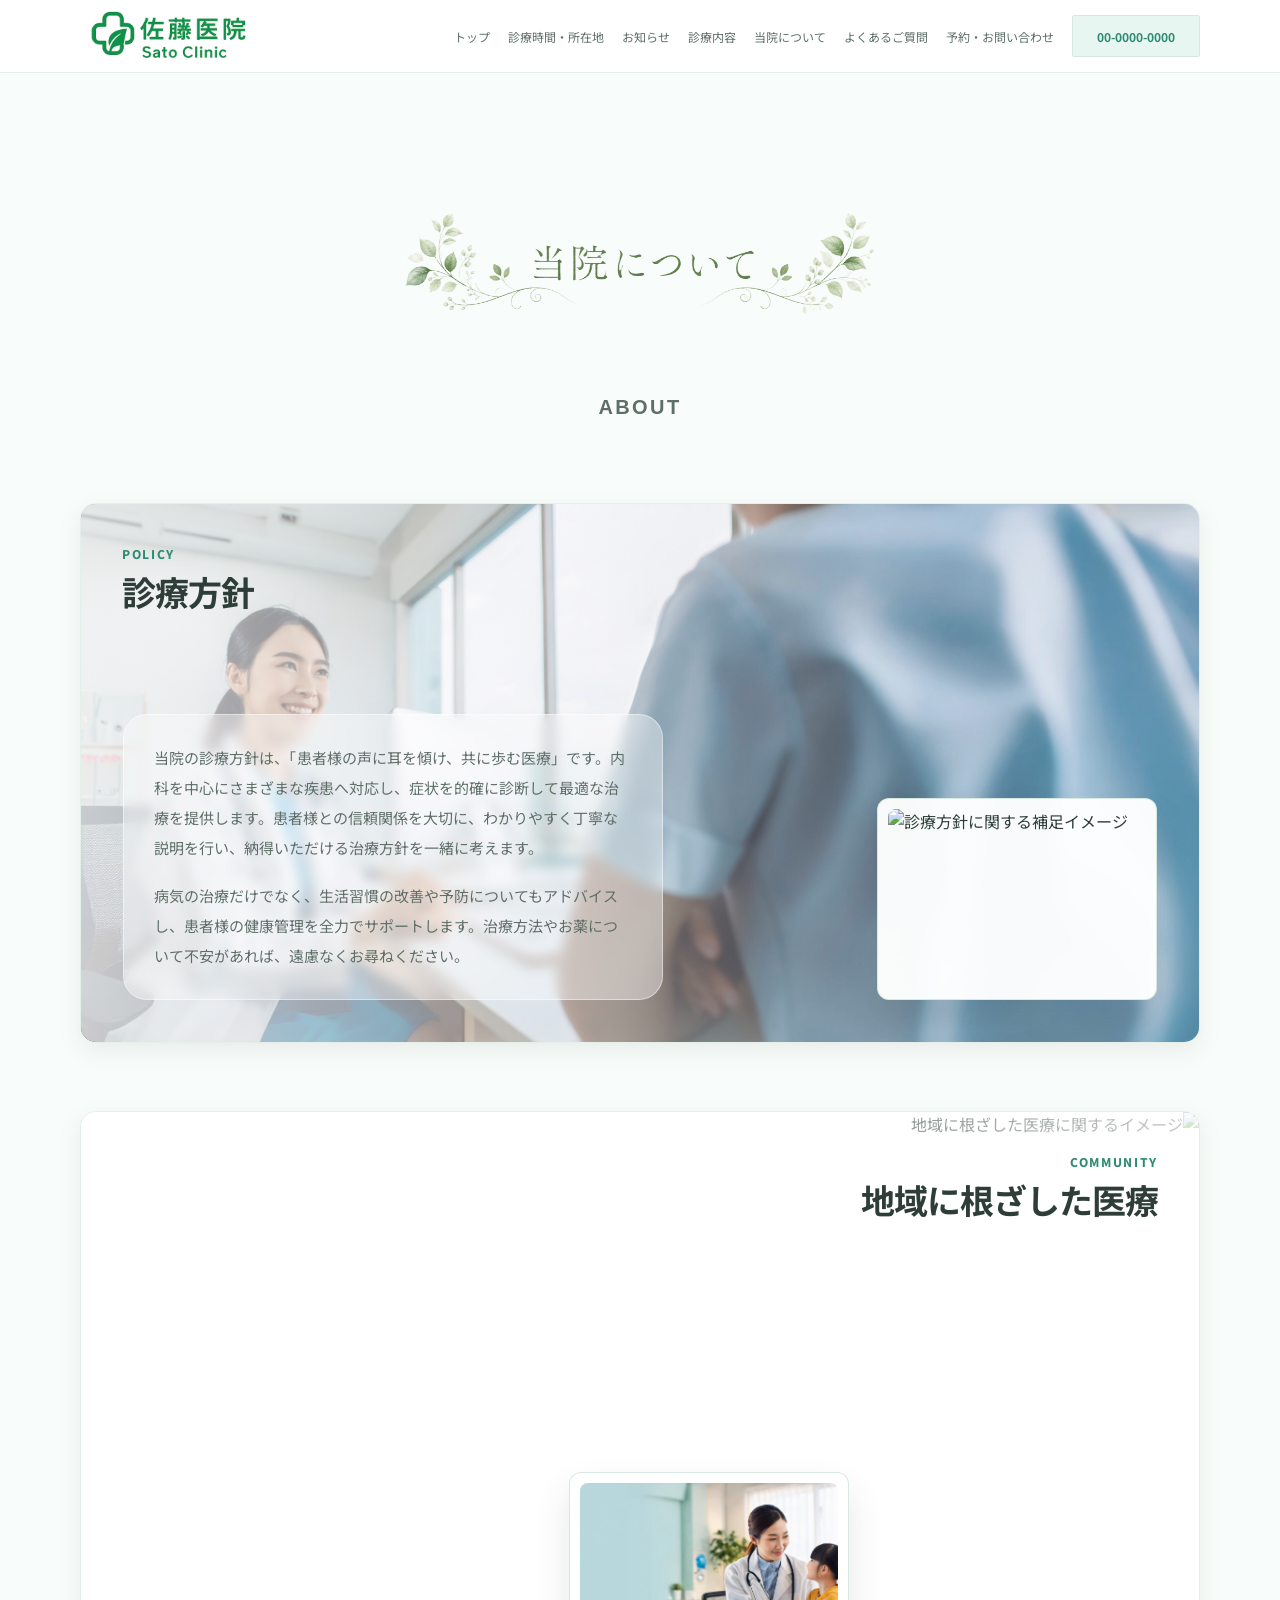
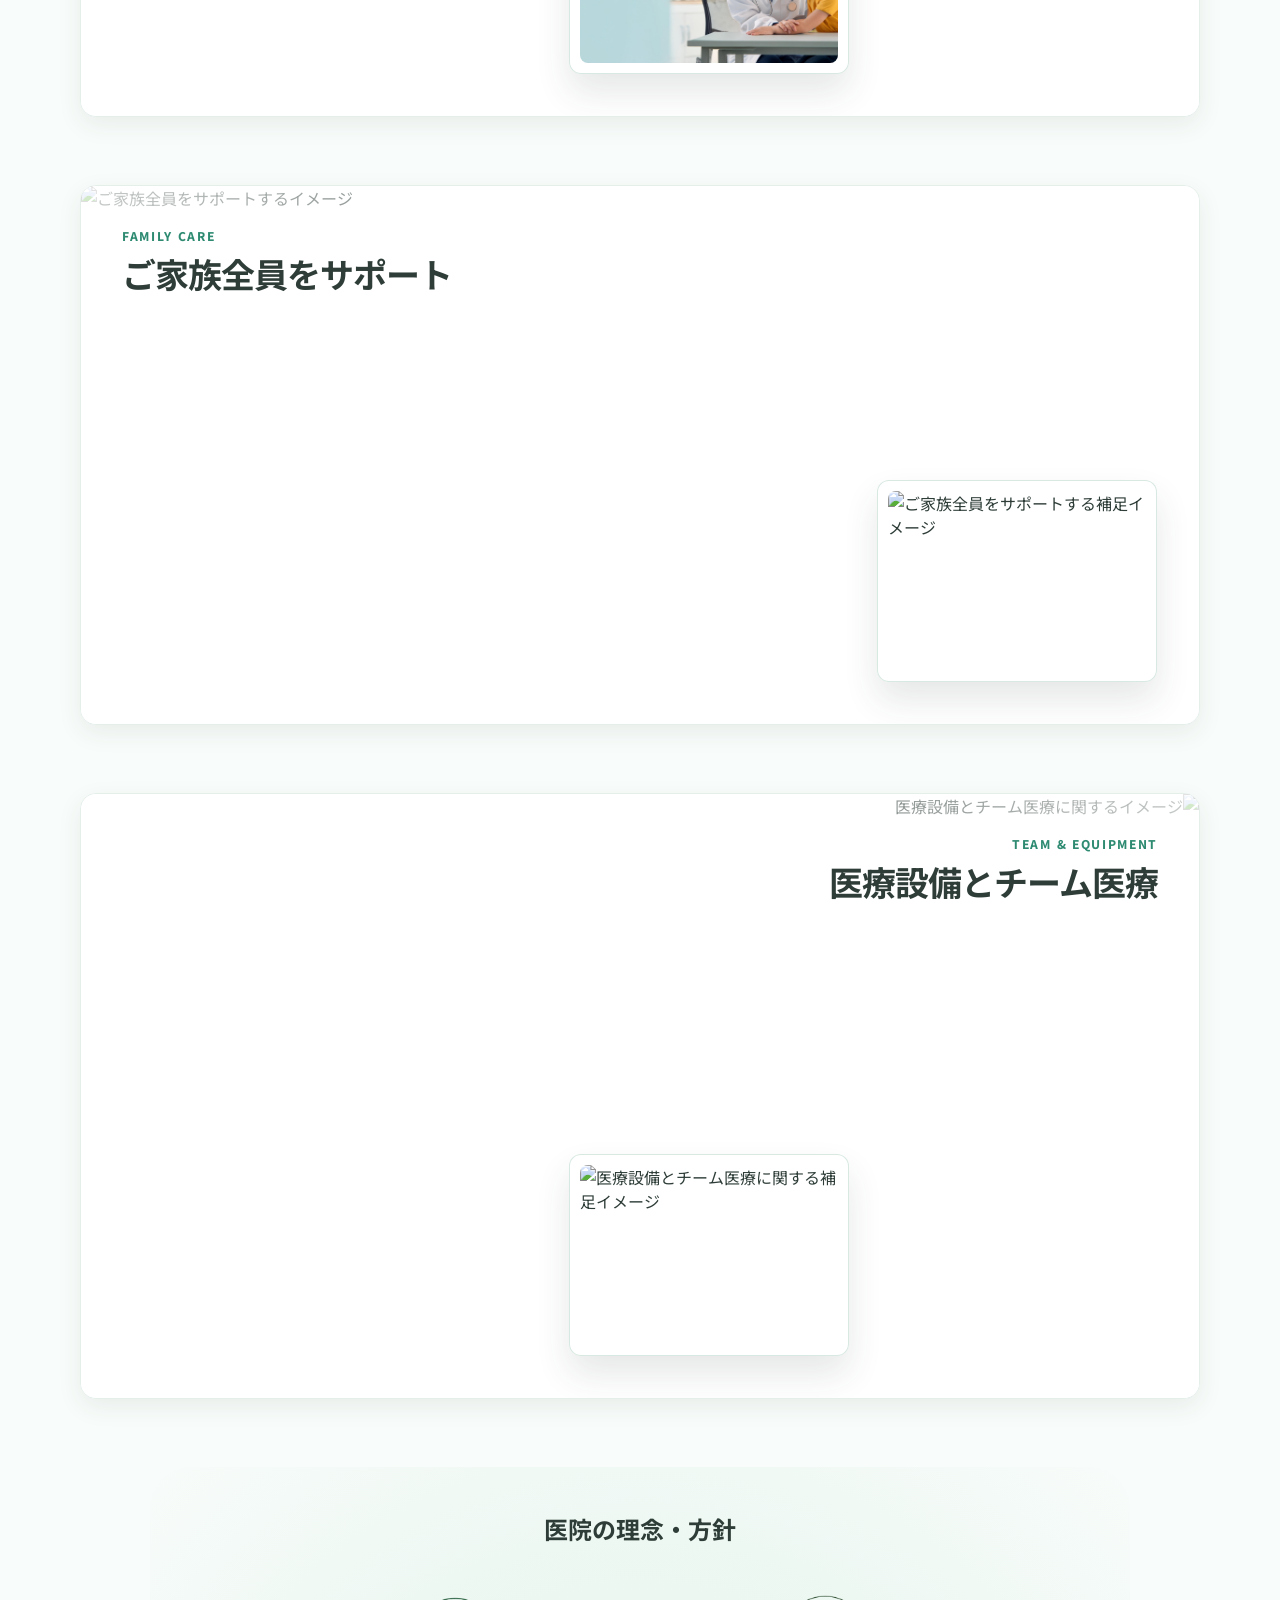
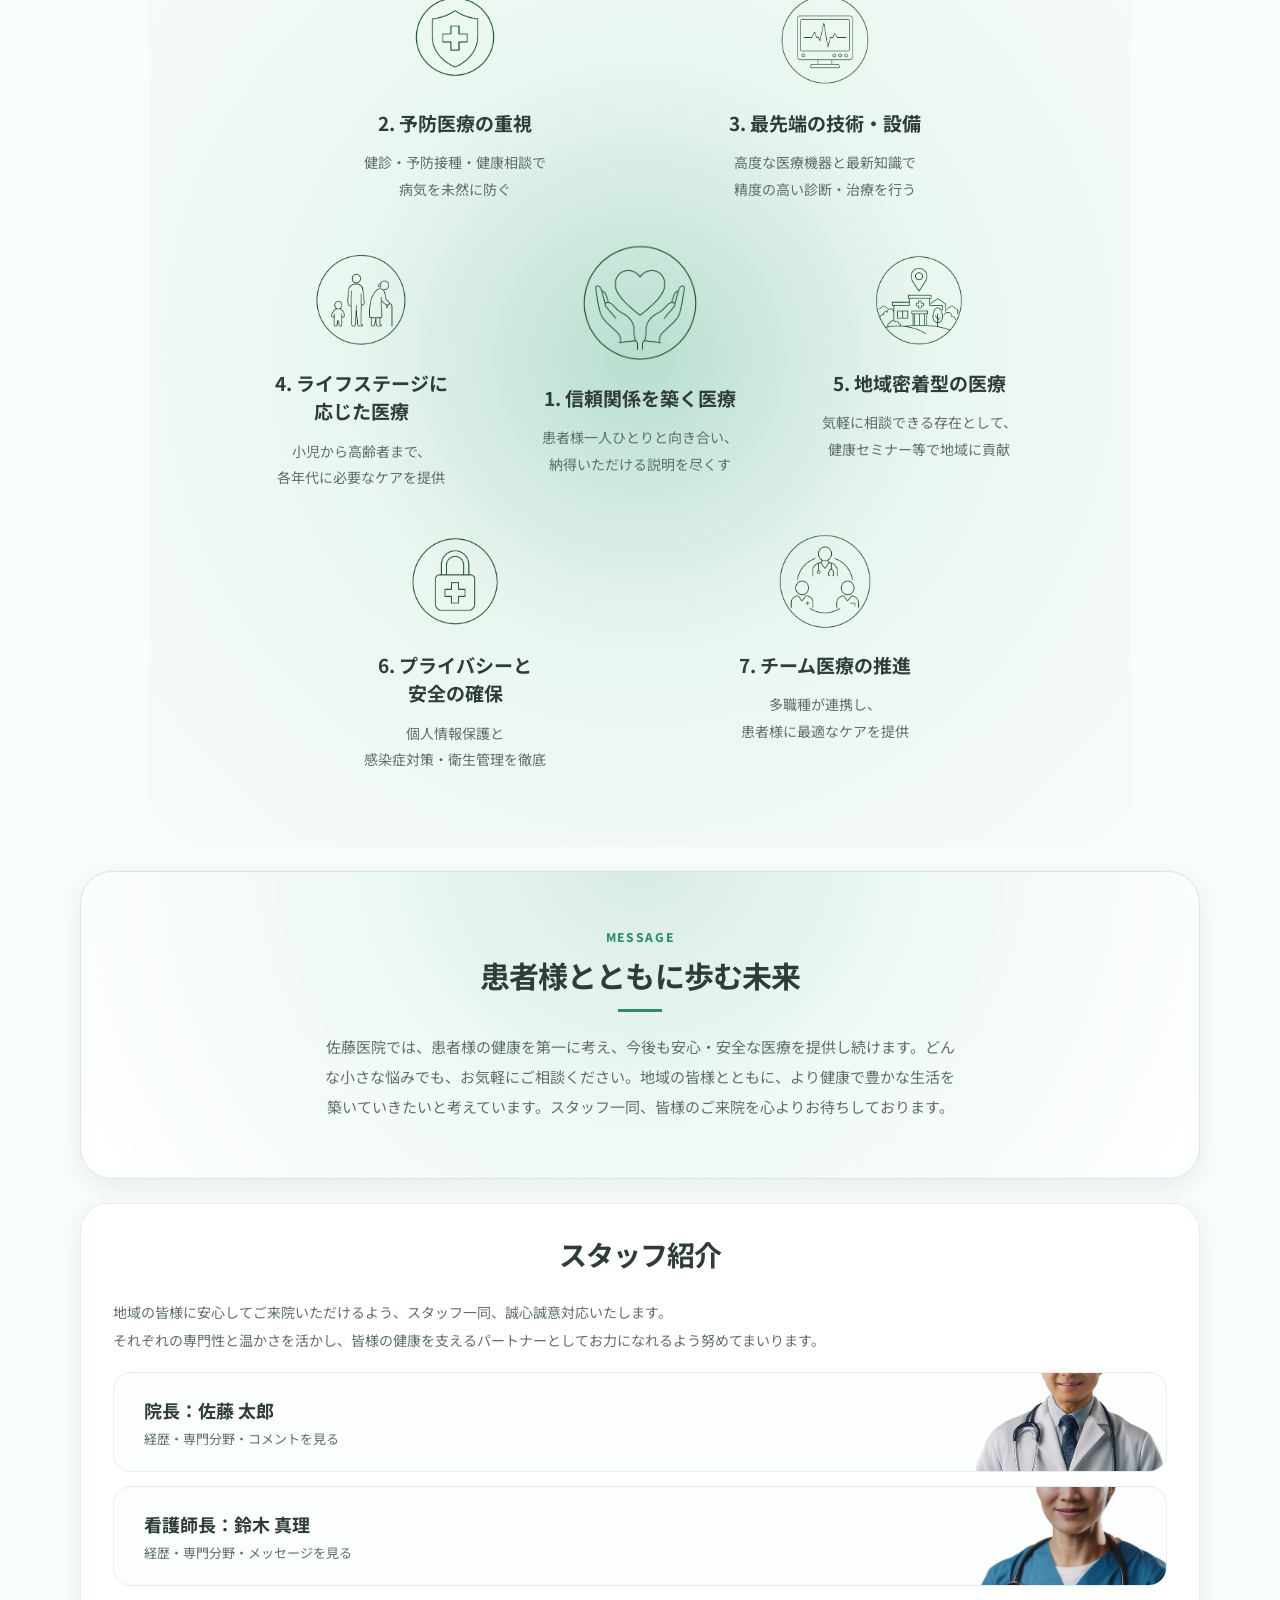
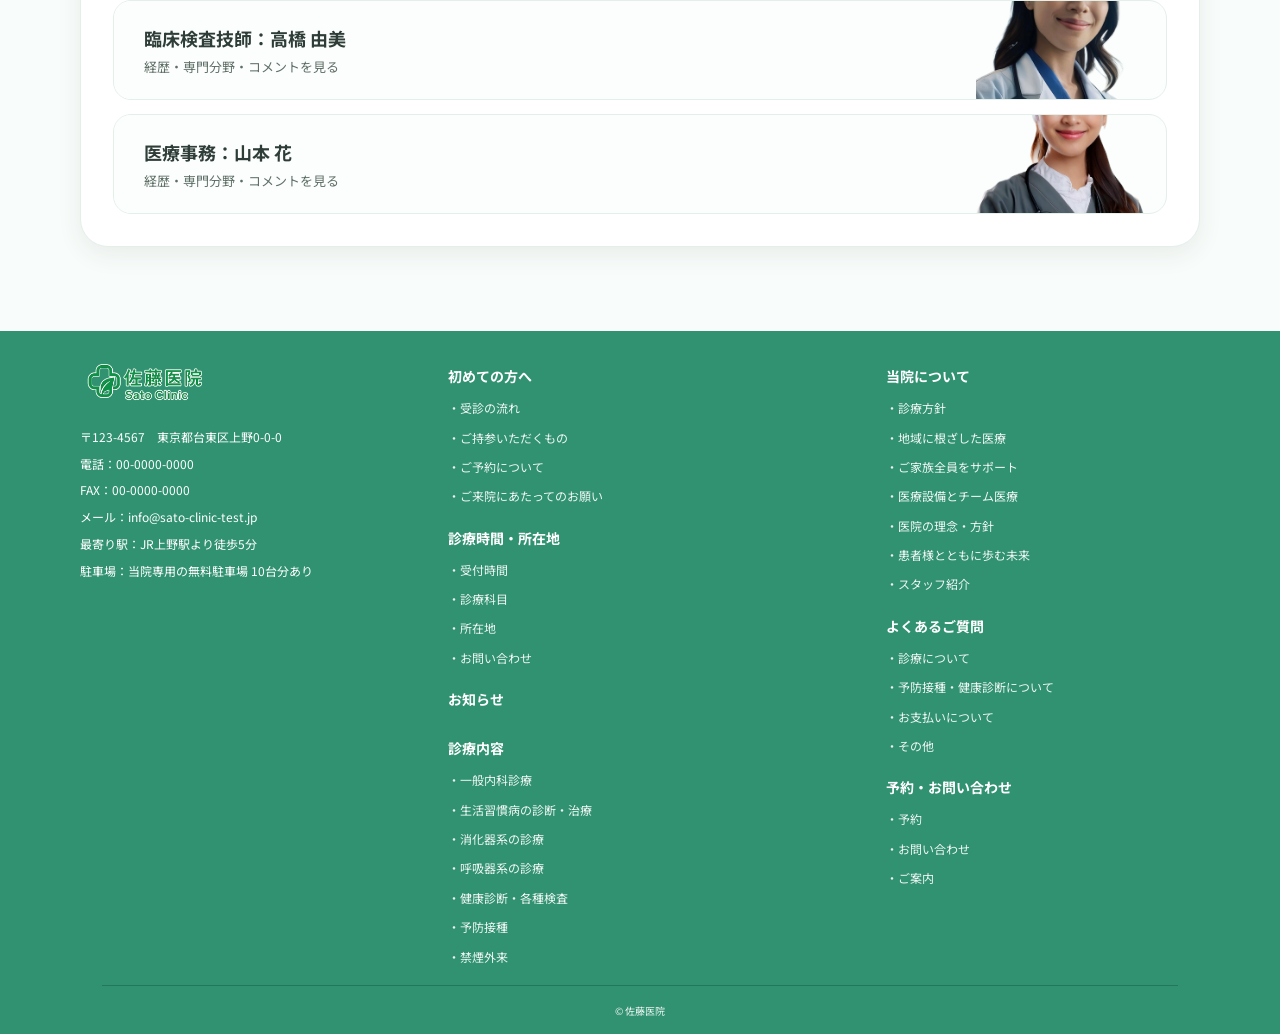
==== about.html @ fb484542 "initial commit" ====
<!DOCTYPE html>
<html lang="ja">
<head><meta charset="UTF-8"><meta name="viewport" content="width=device-width, initial-scale=1.0"><meta name="description" content="佐藤医院について。"><title>当院について | 佐藤医院</title><link rel="preconnect" href="https://fonts.googleapis.com"><link rel="preconnect" href="https://fonts.gstatic.com" crossorigin><link href="https://fonts.googleapis.com/css2?family=Noto+Sans+JP:wght@400;500;700;800&display=swap" rel="stylesheet"><link rel="stylesheet" href="./css/style.css"></head>
<body class="subpage-body">
<header class="site-header">
  <div class="container header__inner">
    <a class="brand" href="./index.html" aria-label="佐藤医院 トップへ戻る">
      <img class="brand__logo" src="./assets/images/logo.png" alt="佐藤医院">
    </a>

    <button class="menu-button" type="button" aria-expanded="false" aria-controls="primary-navigation" aria-label="メニューを開く">
      <span></span>
      <span></span>
      <span></span>
    </button>

    <nav class="site-nav" id="primary-navigation" aria-label="主要ナビゲーション">
      <a href="./index.html">トップ</a>
      <a href="./access.html">診療時間・所在地</a>
      <a href="./news.html">お知らせ</a>
      <a href="./medical.html">診療内容</a>
      <a href="./about.html" aria-current="page">当院について</a>
      <a href="./faq.html">よくあるご質問</a>
      <a href="./contact.html">予約・お問い合わせ</a>
      <a class="site-nav__phone" href="tel:00-0000-0000">00-0000-0000</a>
    </nav>
  </div>
</header>
<main>
<section class="subpage-hero"><div class="container subpage-hero__title-stack"><h1 class="subpage-title-image"><img src="./assets/images/about_logo.png" alt="当院について"></h1><p class="subpage-hero__eyebrow subpage-hero__eyebrow--page-logo">About</p></div></section>
<section class="page-section"><div class="container"><div class="about-story">
<article class="about-feature-block" id="policy">
  <div class="about-feature-block__heading">
    <span>Policy</span>
    <h2>診療方針</h2>
  </div>
  <div class="about-feature-block__layout">
    <figure class="about-feature-block__image about-feature-block__image--primary"><img src="./assets/images/about-policy-01.jpg" alt="診療方針に関するイメージ"></figure>
    <div class="about-feature-block__body">
      <p>当院の診療方針は、「患者様の声に耳を傾け、共に歩む医療」です。内科を中心にさまざまな疾患へ対応し、症状を的確に診断して最適な治療を提供します。患者様との信頼関係を大切に、わかりやすく丁寧な説明を行い、納得いただける治療方針を一緒に考えます。</p>
      <p>病気の治療だけでなく、生活習慣の改善や予防についてもアドバイスし、患者様の健康管理を全力でサポートします。治療方法やお薬について不安があれば、遠慮なくお尋ねください。</p>
    </div>
    <figure class="about-feature-block__image about-feature-block__image--accent"><img src="./assets/images/about-policy-02.jpg" alt="診療方針に関する補足イメージ"></figure>
  </div>
</article>

<article class="about-feature-block about-feature-block--reverse" id="community">
  <div class="about-feature-block__heading">
    <span>Community</span>
    <h2>地域に根ざした医療</h2>
  </div>
  <div class="about-feature-block__layout">
    <figure class="about-feature-block__image about-feature-block__image--primary"><img src="./assets/images/about-community-01.jpg" alt="地域に根ざした医療に関するイメージ"></figure>
    <div class="about-feature-block__body">
      <p>佐藤医院は、地域の皆様の健康を守るために、長年にわたり地域医療を支えてきました。定期的な健康診断や健康相談も実施し、地域住民の皆様が健康な生活を送れるようサポートしています。</p>
      <p>病気の治療だけでなく予防の重要性も強く認識し、定期的な健診を通じた早期発見・早期治療に努めています。</p>
    </div>
    <figure class="about-feature-block__image about-feature-block__image--accent"><img src="./assets/images/about-community-02.jpg" alt="地域に根ざした医療に関する補足イメージ"></figure>
  </div>
</article>

<article class="about-feature-block" id="family">
  <div class="about-feature-block__heading">
    <span>Family Care</span>
    <h2>ご家族全員をサポート</h2>
  </div>
  <div class="about-feature-block__layout">
    <figure class="about-feature-block__image about-feature-block__image--primary"><img src="./assets/images/about-family-01.jpg" alt="ご家族全員をサポートするイメージ"></figure>
    <div class="about-feature-block__body">
      <p>当院では、子どもから高齢者まですべての年代の患者様に対応し、各世代に必要な医療サービスを提供しています。予防医療や健康相談を通じて、ご家族全員のより良い生活習慣の定着を目指します。</p>
      <ul class="page-card__list">
        <li><strong>小児科的対応</strong>：子どもの成長や発育に関するアドバイス、予防接種を行っています。</li>
        <li><strong>高齢者医療</strong>：高齢者の健康管理や介護予防、生活習慣病の管理をしっかりサポートします。</li>
      </ul>
    </div>
    <figure class="about-feature-block__image about-feature-block__image--accent"><img src="./assets/images/about-family-02.jpg" alt="ご家族全員をサポートする補足イメージ"></figure>
  </div>
</article>

<article class="about-feature-block about-feature-block--reverse" id="team">
  <div class="about-feature-block__heading">
    <span>Team &amp; Equipment</span>
    <h2>医療設備とチーム医療</h2>
  </div>
  <div class="about-feature-block__layout">
    <figure class="about-feature-block__image about-feature-block__image--primary"><img src="./assets/images/about-team-01.jpg" alt="医療設備とチーム医療に関するイメージ"></figure>
    <div class="about-feature-block__body">
      <p>診断精度を高めるため、最新の医療設備を導入し診療に活かしています。必要に応じて適切な検査を行い、迅速に対応します。</p>
      <p>また、医師・看護師・事務スタッフが一丸となるチーム医療を実践し、スタッフ全員が最新の治療法・技術の研鑽を積みながら、患者様に最適なケアを提供します。</p>
    </div>
    <figure class="about-feature-block__image about-feature-block__image--accent"><img src="./assets/images/about-team-02.jpg" alt="医療設備とチーム医療に関する補足イメージ"></figure>
  </div>
</article>
</div><div class="content-stack">
<section class="vision-orbit" id="vision" aria-labelledby="vision-orbit-title"><div class="vision-orbit__layout"><h2 id="vision-orbit-title">医院の理念・方針</h2><article class="vision-orbit__item vision-orbit__item--center"><img src="./assets/images/about-vision-icon-01.png" alt="信頼関係を築く医療"><strong>1. 信頼関係を築く医療</strong><p>患者様一人ひとりと向き合い、<br>納得いただける説明を尽くす</p></article><article class="vision-orbit__item vision-orbit__item--top-left"><img src="./assets/images/about-vision-icon-02.png" alt="予防医療の重視"><strong>2. 予防医療の重視</strong><p>健診・予防接種・健康相談で<br>病気を未然に防ぐ</p></article><article class="vision-orbit__item vision-orbit__item--top-right"><img src="./assets/images/about-vision-icon-03.png" alt="最先端の技術・設備"><strong>3. 最先端の技術・設備</strong><p>高度な医療機器と最新知識で<br>精度の高い診断・治療を行う</p></article><article class="vision-orbit__item vision-orbit__item--mid-left"><img src="./assets/images/about-vision-icon-04.png" alt="ライフステージに応じた医療"><strong>4. ライフステージに<br>応じた医療</strong><p>小児から高齢者まで、<br>各年代に必要なケアを提供</p></article><article class="vision-orbit__item vision-orbit__item--mid-right"><img src="./assets/images/about-vision-icon-05.png" alt="地域密着型の医療"><strong>5. 地域密着型の医療</strong><p>気軽に相談できる存在として、<br>健康セミナー等で地域に貢献</p></article><article class="vision-orbit__item vision-orbit__item--bottom-left"><img src="./assets/images/about-vision-icon-06.png" alt="プライバシーと安全の確保"><strong>6. プライバシーと<br>安全の確保</strong><p>個人情報保護と<br>感染症対策・衛生管理を徹底</p></article><article class="vision-orbit__item vision-orbit__item--bottom-right"><img src="./assets/images/about-vision-icon-07.png" alt="チーム医療の推進"><strong>7. チーム医療の推進</strong><p>多職種が連携し、<br>患者様に最適なケアを提供</p></article></div></section>
<section class="about-promise" id="future"><span class="about-promise__eyebrow">Message</span><h2>患者様とともに歩む未来</h2><p>佐藤医院では、患者様の健康を第一に考え、今後も安心・安全な医療を提供し続けます。どんな小さな悩みでも、お気軽にご相談ください。地域の皆様とともに、より健康で豊かな生活を築いていきたいと考えています。スタッフ一同、皆様のご来院を心よりお待ちしております。</p></section>
<section class="page-card page-card--staff" id="staff"><h2>スタッフ紹介</h2><p>地域の皆様に安心してご来院いただけるよう、スタッフ一同、誠心誠意対応いたします。<br>それぞれの専門性と温かさを活かし、皆様の健康を支えるパートナーとしてお力になれるよう努めてまいります。</p><div class="staff-directory">
<button class="staff-directory__item staff-directory__item--director" type="button" data-staff-trigger data-staff-name="院長：佐藤 太郎" data-staff-image="./assets/images/desktop-staff-doctor.jpg" data-staff-history="経歴：光明大学医学部卒業後、瑞穂中央総合病院で内科医として10年間勤務。その後、地域医療への貢献を目指し、佐藤医院を開院。" data-staff-specialty="専門分野：生活習慣病、呼吸器疾患、内科全般" data-staff-comment="コメント：患者様にとって気軽に相談できる「かかりつけ医」を目指しています。どんな小さな不安でも、まずはご相談ください。"><span class="staff-directory__body"><strong>院長：佐藤 太郎</strong><span>経歴・専門分野・コメントを見る</span></span><img class="staff-directory__photo" src="./assets/images/staff-director-cutout.png" alt="" aria-hidden="true"></button>
<button class="staff-directory__item staff-directory__item--nurse" type="button" data-staff-trigger data-staff-name="看護師長：鈴木 真理" data-staff-image="./assets/images/desktop-staff-nurse.jpg" data-staff-history="経歴：白桜大学看護学部卒業後、緑が丘大学病院で10年勤務。地域医療に携わりたい思いから、佐藤医院に入職。" data-staff-specialty="得意分野：親身な対応、注射・採血技術、健康管理指導" data-staff-comment="メッセージ：安心して治療を受けていただけるよう、いつも笑顔でお待ちしています。些細なことでもお気軽にご相談ください。"><span class="staff-directory__body"><strong>看護師長：鈴木 真理</strong><span>経歴・専門分野・メッセージを見る</span></span><img class="staff-directory__photo" src="./assets/images/staff-head-nurse-cutout.png" alt="" aria-hidden="true"></button>
<button class="staff-directory__item staff-directory__item--technician" type="button" data-staff-trigger data-staff-name="臨床検査技師：高橋 由美" data-staff-image="./assets/images/desktop-staff-technician.jpg" data-staff-history="経歴：東都臨床検査技術専門学校を卒業後、武蔵中央医療センターにて15年間の臨床検査技師としての経験を積む。" data-staff-specialty="得意分野：血液検査、心電図検査、超音波検査" data-staff-comment="コメント：検査は不安が伴うこともありますが、できるだけリラックスしていただけるよう、優しく丁寧な対応を心がけています。"><span class="staff-directory__body"><strong>臨床検査技師：高橋 由美</strong><span>経歴・専門分野・コメントを見る</span></span><img class="staff-directory__photo" src="./assets/images/staff-technician-cutout.png" alt="" aria-hidden="true"></button>
<button class="staff-directory__item staff-directory__item--reception" type="button" data-staff-trigger data-staff-name="医療事務：山本 花" data-staff-image="./assets/images/desktop-staff-clerk.jpg" data-staff-history="経歴：希望医療カレッジ卒業後、さくら診療所にて受付業務を担当。現在は佐藤医院で患者様対応を担当。" data-staff-specialty="得意分野：受付業務、カルテ管理、医療費計算" data-staff-comment="コメント：皆様に気持ちよくご利用いただけるよう、笑顔と真心を大切にしております。初めての方もどうぞ安心してお越しください。"><span class="staff-directory__body"><strong>医療事務：山本 花</strong><span>経歴・専門分野・コメントを見る</span></span><img class="staff-directory__photo" src="./assets/images/staff-reception-cutout.png" alt="" aria-hidden="true"></button>
</div></section>
</div></div></section>
<div class="info-modal" id="staff-modal" aria-hidden="true"><div class="info-modal__backdrop" data-staff-close></div><div class="info-modal__dialog" role="dialog" aria-modal="true" aria-labelledby="staff-modal-title"><button class="info-modal__close" type="button" aria-label="閉じる" data-staff-close>×</button><div class="info-modal__staff"><div class="info-modal__staff-media"><img id="staff-modal-image" alt=""></div><div class="info-modal__staff-body"><h2 id="staff-modal-title"></h2><p id="staff-modal-history"></p><p id="staff-modal-specialty"></p><p id="staff-modal-comment"></p></div></div></div></div>
<a class="page-top-button" href="#" data-scroll-top aria-label="ページ上部へ戻る"><img src="./assets/images/page-top-button.png" alt=""></a></main>
<footer class="site-footer"><div class="container footer__inner"><div class="footer__column footer__column--info"><a class="footer__brand" href="./index.html"><img src="./assets/images/logo.png" alt="佐藤医院"></a><div class="footer__info"><p>〒123-4567　東京都台東区上野0-0-0</p><p><a href="tel:00-0000-0000">電話：00-0000-0000</a></p><p>FAX：00-0000-0000</p><p><a href="mailto:info@sato-clinic-test.jp">メール：info@sato-clinic-test.jp</a></p><p>最寄り駅：JR上野駅より徒歩5分</p><p>駐車場：当院専用の無料駐車場 10台分あり</p></div></div><div class="footer__column"><div class="footer__nav-group"><a class="footer__section-link" href="./first-visit.html">初めての方へ</a><ul class="footer__sublist"><li><a href="./first-visit.html#flow">・受診の流れ</a></li><li><a href="./first-visit.html#checklist">・ご持参いただくもの</a></li><li><a href="./first-visit.html#reservation">・ご予約について</a></li><li><a href="./first-visit.html#notice">・ご来院にあたってのお願い</a></li></ul></div><div class="footer__nav-group"><a class="footer__section-link" href="./access.html">診療時間・所在地</a><ul class="footer__sublist"><li><a href="./access.html#schedule-detail">・受付時間</a></li><li><a href="./access.html#department-detail">・診療科目</a></li><li><a href="./access.html#location-detail">・所在地</a></li><li><a href="./access.html#contact-detail">・お問い合わせ</a></li></ul></div><div class="footer__nav-group"><a class="footer__section-link" href="./news.html">お知らせ</a></div><div class="footer__nav-group"><a class="footer__section-link" href="./medical.html">診療内容</a><ul class="footer__sublist"><li><a href="./medical.html#medical-general">・一般内科診療</a></li><li><a href="./medical.html#medical-lifestyle">・生活習慣病の診断・治療</a></li><li><a href="./medical.html#medical-digestive">・消化器系の診療</a></li><li><a href="./medical.html#medical-respiratory">・呼吸器系の診療</a></li><li><a href="./medical.html#medical-checkup">・健康診断・各種検査</a></li><li><a href="./medical.html#medical-vaccination">・予防接種</a></li><li><a href="./medical.html#medical-smoking-cessation">・禁煙外来</a></li></ul></div></div><div class="footer__column"><div class="footer__nav-group"><a class="footer__section-link" href="./about.html">当院について</a><ul class="footer__sublist"><li><a href="./about.html#policy">・診療方針</a></li><li><a href="./about.html#community">・地域に根ざした医療</a></li><li><a href="./about.html#family">・ご家族全員をサポート</a></li><li><a href="./about.html#team">・医療設備とチーム医療</a></li><li><a href="./about.html#vision">・医院の理念・方針</a></li><li><a href="./about.html#future">・患者様とともに歩む未来</a></li><li><a href="./about.html#staff">・スタッフ紹介</a></li></ul></div><div class="footer__nav-group"><a class="footer__section-link" href="./faq.html">よくあるご質問</a><ul class="footer__sublist"><li><a href="./faq.html#faq-medical">・診療について</a></li><li><a href="./faq.html#faq-checkup">・予防接種・健康診断について</a></li><li><a href="./faq.html#faq-payment">・お支払いについて</a></li><li><a href="./faq.html#faq-other">・その他</a></li></ul></div><div class="footer__nav-group"><a class="footer__section-link" href="./contact.html">予約・お問い合わせ</a><ul class="footer__sublist"><li><a href="./contact.html#reservation">・予約</a></li><li><a href="./contact.html#inquiry">・お問い合わせ</a></li><li><a href="./contact.html#guidance">・ご案内</a></li></ul></div></div></div><p class="footer__copy">© 佐藤医院</p></footer>
<script src="./js/main.js"></script></body></html>
---- css/style.css ----
:root {
  --color-background: #F8FCFA;
  --color-white: #FFFFFF;
  --color-text-main: #2E3D37;
  --color-text-sub: #5F6F68;
  --color-text-muted: #7A8A83;
  --color-green: #2E8B72;
  --color-green-light: #E8F6F1;
  --color-green-pale: #CFEBDD;
  --color-accent: #8FC9B4;
  --color-border: #E4EFEA;
  --color-border-green: #D6E8E0;
  --color-closed: #A0AAA5;
  --shadow-card: 0 8px 24px rgba(46, 61, 55, 0.08);
  --container: 1120px;
}

* { box-sizing: border-box; }
html { scroll-behavior: smooth; }
body {
  margin: 0;
  background: var(--color-background);
  color: var(--color-text-main);
  font-family: "Noto Sans JP", sans-serif;
}
body.is-menu-open { overflow: hidden; }
body.is-modal-open { overflow: hidden; }
img { display: block; width: 100%; height: 100%; object-fit: cover; }
a { color: inherit; text-decoration: none; }
button { font: inherit; }
h1, h2, h3, p, ul { margin: 0; }

.container {
  width: min(calc(100% - 48px), var(--container));
  margin: 0 auto;
}

.section { padding: 112px 0; }

.site-header {
  position: sticky;
  top: 0;
  z-index: 50;
  background: rgba(255, 255, 255, 0.92);
  border-bottom: 1px solid var(--color-border);
  backdrop-filter: blur(12px);
}

.header__inner {
  min-height: 72px;
  height: 72px;
  display: flex;
  align-items: center;
  justify-content: space-between;
  gap: 24px;
}

.brand {
  display: inline-flex;
  align-items: center;
  flex: 0 0 auto;
}

.brand__logo {
  width: 180px;
  height: 54px;
  object-fit: contain;
}

.site-nav {
  display: flex;
  align-items: center;
  flex-wrap: nowrap;
  gap: 18px;
  font-size: 12px;
  color: var(--color-text-sub);
}

.site-nav a {
  flex: 0 0 auto;
  white-space: nowrap;
  transition: color .2s ease;
}
.site-nav a:hover,
.site-nav a:focus-visible { color: var(--color-green); }

.site-nav__phone {
  min-width: 128px;
  min-height: 42px;
  display: inline-flex;
  align-items: center;
  justify-content: center;
  border: 1px solid var(--color-border-green);
  background: var(--color-green-light);
  border-radius: 2px;
  color: var(--color-green);
  font-weight: 700;
}

.menu-button {
  display: none;
  width: 42px;
  height: 42px;
  border: 1px solid var(--color-border-green);
  background: var(--color-green-light);
  border-radius: 2px;
  padding: 0;
}

.menu-button span {
  display: block;
  width: 18px;
  height: 2px;
  margin: 4px auto;
  background: var(--color-green);
}

@media (max-width: 990px) {
  .header__inner { min-height: 72px; }

  .brand__logo {
    width: 146px;
    height: 44px;
  }

  .menu-button { display: block; }

  .site-nav {
    position: absolute;
    top: 72px;
    left: 14px;
    right: 14px;
    display: grid;
    gap: 2px;
    padding: 12px;
    background: rgba(255, 255, 255, 0.98);
    border: 1px solid var(--color-border);
    border-radius: 16px;
    box-shadow: var(--shadow-card);
    opacity: 0;
    transform: translateY(-8px);
    pointer-events: none;
    transition: opacity .2s ease, transform .2s ease;
  }

  .site-nav.is-open {
    opacity: 1;
    transform: translateY(0);
    pointer-events: auto;
  }

  .site-nav a {
    min-height: 42px;
    display: flex;
    align-items: center;
    padding: 0 10px;
    border-radius: 10px;
  }

  .site-nav__phone {
    width: 100%;
    margin-top: 4px;
  }
}

.page-top-button {
  position: fixed;
  right: 18px;
  bottom: 18px;
  z-index: 45;
  width: 108px;
  height: 108px;
  display: inline-flex;
  align-items: center;
  justify-content: center;
  opacity: 0;
  visibility: hidden;
  transform: translateY(12px);
  transition: opacity .24s ease, transform .24s ease, visibility .24s ease;
}

.page-top-button.is-visible {
  opacity: 1;
  visibility: visible;
  transform: translateY(0);
}

.page-top-button img {
  width: 100%;
  height: 100%;
  object-fit: contain;
}

@media (hover: hover) {
  .page-top-button:hover {
    transform: translateY(-4px);
  }

  .page-top-button.is-visible:hover {
    transform: translateY(-4px);
  }
}

.hero {
  padding: 28px 0 40px;
  overflow: hidden;
}

.hero__layout {
  position: relative;
  min-height: 620px;
}

.hero__word {
  position: absolute;
  top: 8px;
  left: 0;
  font-size: 80px;
  line-height: .88;
  font-weight: 800;
  letter-spacing: -.07em;
  color: rgba(143, 201, 180, 0.22);
}

.hero__stage {
  position: relative;
  min-height: 620px;
}

.hero__center {
  position: absolute;
  inset: 42px 0 0;
  width: min(100%, 500px);
  margin: 0 auto;
  z-index: 1;
}

.hero-orb {
  position: relative;
  width: 100%;
  aspect-ratio: 1 / 1;
  border-radius: 50%;
  background: radial-gradient(circle at center, rgba(255, 255, 255, 0.99) 0 42%, rgba(239, 248, 244, 0.9) 72%, rgba(228, 244, 238, 0.95) 100%);
  box-shadow: 0 24px 60px rgba(46, 61, 55, 0.08);
}

.hero-orb::before {
  content: "";
  position: absolute;
  inset: 18px;
  border-radius: 50%;
  border: 1px solid rgba(255, 255, 255, 0.72);
}

.hero-orb__halo,
.hero-orb__cross,
.hero-orb__dot,
.hero-orb__wave {
  position: absolute;
  pointer-events: none;
}

.hero-orb__halo {
  border-radius: 50%;
  border: 1px solid rgba(228, 239, 234, 0.72);
}

.hero-orb__halo--one { inset: -6px; }
.hero-orb__halo--two { inset: -42px; opacity: .65; }

.hero-orb__content {
  position: absolute;
  inset: 0;
  z-index: 2;
  display: flex;
  flex-direction: column;
  align-items: center;
  justify-content: center;
  text-align: center;
}

.hero-orb__content h1 {
  font-family: "Yu Mincho", "Hiragino Mincho ProN", "Times New Roman", serif;
  font-size: 50px;
  line-height: 1.16;
  letter-spacing: -.04em;
  color: #1c7664;
  font-weight: 500;
  text-shadow: 0 1px 0 rgba(255, 255, 255, 0.55);
  white-space: nowrap;
}

.hero-orb__content p {
  margin-top: 22px;
  font-family: "Yu Mincho", "Hiragino Mincho ProN", serif;
  font-size: 21px;
  line-height: 1.4;
  letter-spacing: .08em;
  color: #657770;
}

.hero-orb__divider {
  position: relative;
  display: block;
  width: 248px;
  height: 1px;
  margin-top: 22px;
  background: rgba(143, 201, 180, 0.8);
}

.hero-orb__divider::before {
  content: "";
  position: absolute;
  inset: -4px 0 0;
  margin: auto;
  width: 10px;
  height: 10px;
  border-radius: 50%;
  background: #7ec3b1;
  box-shadow: 0 0 0 5px rgba(255, 255, 255, 0.92);
}

.hero-orb__leaf {
  position: relative;
  display: block;
  width: 118px;
  height: 110px;
  margin-bottom: 18px;
  animation: swayLeaf 7s ease-in-out infinite;
  transform-origin: center bottom;
}

.hero-orb__leaf-stem {
  position: absolute;
  left: 63px;
  bottom: 14px;
  width: 3px;
  height: 70px;
  background: linear-gradient(180deg, #98d2c1, #78bea9);
  border-radius: 999px;
  transform: rotate(10deg);
}

.hero-orb__leaf-piece {
  position: absolute;
  border-radius: 100% 0 100% 0;
  background: linear-gradient(180deg, rgba(200, 235, 224, 0.92), rgba(136, 201, 180, 0.88));
  box-shadow: inset 0 0 0 1px rgba(255, 255, 255, 0.55);
}

.hero-orb__leaf-piece--a { width: 32px; height: 54px; left: 44px; top: 10px; transform: rotate(-20deg); }
.hero-orb__leaf-piece--b { width: 30px; height: 50px; left: 70px; top: 2px; transform: rotate(20deg); }
.hero-orb__leaf-piece--c { width: 34px; height: 56px; left: 18px; top: 34px; transform: rotate(-46deg); }
.hero-orb__leaf-piece--d { width: 44px; height: 62px; left: 74px; top: 34px; transform: rotate(52deg); }
.hero-orb__leaf-piece--e { width: 28px; height: 34px; left: 60px; top: 68px; transform: rotate(10deg); }

.hero-orb__cross {
  color: rgba(180, 226, 214, 0.95);
  animation: swaySlow 7s ease-in-out infinite;
}

.hero-orb__cross::before,
.hero-orb__cross::after {
  content: "";
  position: absolute;
  inset: 0;
  margin: auto;
  background: currentColor;
  border-radius: 4px;
  box-shadow: 0 0 0 4px rgba(255, 255, 255, 0.45);
}

.hero-orb__cross::before { width: 100%; height: 26%; }
.hero-orb__cross::after { width: 26%; height: 100%; }

.hero-orb__cross--lg { width: 72px; height: 72px; }
.hero-orb__cross--md { width: 48px; height: 48px; animation-delay: -2s; }
.hero-orb__cross--sm { width: 34px; height: 34px; animation-delay: -1s; }
.hero-orb__cross--left { left: 74px; top: 144px; }
.hero-orb__cross--right { right: 92px; top: 154px; }
.hero-orb__cross--lower { right: 180px; bottom: 96px; }

.hero-orb__dot {
  border-radius: 50%;
  background: rgba(122, 202, 182, 0.72);
  animation: swayFloat 9s ease-in-out infinite;
}

.hero-orb__dot--one { width: 12px; height: 12px; left: 108px; top: 94px; }
.hero-orb__dot--two { width: 10px; height: 10px; right: 116px; top: 114px; animation-delay: -2.5s; }
.hero-orb__dot--three { width: 16px; height: 16px; left: 154px; bottom: 118px; animation-delay: -1.5s; }

.hero-orb__wave {
  left: 52px;
  right: 52px;
  height: 118px;
  bottom: 86px;
  border-radius: 50%;
  border-top: 2px solid rgba(255, 255, 255, 0.7);
  opacity: .78;
  animation: swayWave 8s ease-in-out infinite;
}

.hero-orb__wave--one { bottom: 116px; }
.hero-orb__wave--two { bottom: 94px; animation-delay: -2s; }
.hero-orb__wave--three { bottom: 72px; animation-delay: -4s; }

.hero__card {
  position: absolute;
  min-width: 186px;
  padding: 18px 20px 18px 22px;
  background:
    linear-gradient(180deg, rgba(255, 255, 255, 0.98), rgba(247, 252, 249, 0.96)),
    var(--color-white);
  border: 1px solid rgba(214, 232, 224, 0.95);
  border-radius: 24px;
  box-shadow: 0 14px 34px rgba(46, 61, 55, 0.1);
  font-size: 12px;
  line-height: 1.55;
  transition: transform .2s ease, box-shadow .2s ease, border-color .2s ease, background-color .2s ease;
  z-index: 3;
  cursor: grab;
  user-select: none;
  --drag-x: 0px;
  --drag-y: 0px;
  --float-x: 0px;
  --float-y: 0px;
  transform: translate(calc(var(--drag-x) + var(--float-x)), calc(var(--drag-y) + var(--float-y)));
}

.hero__card::before {
  content: "";
  position: absolute;
  inset: 12px 12px auto auto;
  width: 34px;
  height: 34px;
  border-radius: 12px;
  background: linear-gradient(180deg, rgba(232, 246, 241, 0.98), rgba(207, 235, 221, 0.92));
  box-shadow: inset 0 0 0 1px rgba(255, 255, 255, 0.72);
  opacity: .95;
}

.hero__card::after {
  content: "";
  position: absolute;
  left: 22px;
  right: 58px;
  bottom: 12px;
  height: 2px;
  border-radius: 999px;
  background: linear-gradient(90deg, rgba(46, 139, 114, 0.95), rgba(143, 201, 180, 0.08));
}

.is-static-link { cursor: default; }

.hero__card:hover,
.hero__card:focus-visible {
  border-color: rgba(143, 201, 180, 0.9);
  box-shadow: 0 18px 36px rgba(46, 61, 55, 0.12);
}

.is-draggable.is-dragging {
  cursor: grabbing;
  box-shadow: 0 18px 34px rgba(46, 61, 55, 0.14);
}

.hero__card span {
  display: block;
  position: relative;
  padding-right: 40px;
  color: var(--color-green);
  font-size: 11px;
  font-weight: 700;
  letter-spacing: .08em;
}

.hero__card strong {
  display: block;
  margin-top: 8px;
  padding-right: 22px;
  font-size: 14px;
  line-height: 1.5;
  color: var(--color-text-main);
}

.hero__card-link {
  display: block;
  position: relative;
  z-index: 1;
  cursor: pointer;
}

.hero__card-link::after {
  content: "";
  position: absolute;
  top: 6px;
  right: 8px;
  width: 10px;
  height: 10px;
  border-top: 2px solid rgba(46, 139, 114, 0.8);
  border-right: 2px solid rgba(46, 139, 114, 0.8);
  transform: rotate(45deg);
}

.hero__card--first {
  top: 124px;
  left: 64px;
  background:
    linear-gradient(180deg, rgba(255, 255, 255, 0.98), rgba(248, 252, 250, 0.96)),
    var(--color-white);
}

.hero__card--first::before {
  background: linear-gradient(180deg, rgba(244, 249, 247, 0.98), rgba(230, 241, 236, 0.92));
}

.hero__card--schedule { top: 120px; right: 84px; }
.hero__card--symptom { left: 112px; bottom: 116px; }
.hero__card--access {
  right: 80px;
  bottom: 88px;
  background:
    linear-gradient(180deg, rgba(237, 249, 245, 0.98), rgba(224, 243, 235, 0.96)),
    var(--color-green-light);
  border-color: var(--color-border-green);
}

.hero__photo {
  position: absolute;
  overflow: hidden;
  border-radius: 14px;
  box-shadow: var(--shadow-card);
  z-index: 2;
  cursor: grab;
  user-select: none;
  --drag-x: 0px;
  --drag-y: 0px;
  --float-x: 0px;
  --float-y: 0px;
  transition: left .28s ease, top .28s ease, width .28s ease, right .28s ease, bottom .28s ease;
  transform: translate(calc(var(--drag-x) + var(--float-x)), calc(var(--drag-y) + var(--float-y)));
}

.hero__photo picture,
.hero__photo img {
  pointer-events: none;
}

.hero__photo--doctor {
  top: 170px;
  right: 28px;
  width: 208px;
  aspect-ratio: 1 / 1;
}

.hero__photo--exterior {
  right: 22px;
  bottom: 104px;
  width: 164px;
  aspect-ratio: 1.18 / 1;
}

.hero__center::before,
.hero__center::after {
  content: "";
  position: absolute;
  border-radius: 50%;
  border: 1px solid rgba(214, 232, 224, 0.5);
  animation: heroFloat 9s ease-in-out infinite;
  pointer-events: none;
}

.hero__center::before {
  width: 520px;
  height: 520px;
  top: -10px;
  left: 50%;
  transform: translateX(-50%);
}

.hero__center::after {
  width: 590px;
  height: 590px;
  top: -44px;
  left: 50%;
  transform: translateX(-50%);
  animation-duration: 12s;
  opacity: .55;
}

@keyframes heroFloat {
  0%, 100% { transform: translateX(-50%) translateY(0); }
  50% { transform: translateX(-50%) translateY(10px); }
}

@keyframes swayLeaf {
  0%, 100% { transform: rotate(-2deg); }
  50% { transform: rotate(3deg); }
}

@keyframes swaySlow {
  0%, 100% { transform: rotate(0deg) translateY(0); }
  50% { transform: rotate(4deg) translateY(6px); }
}

@keyframes swayFloat {
  0%, 100% { transform: translate3d(0, 0, 0); opacity: .72; }
  50% { transform: translate3d(0, -8px, 0); opacity: 1; }
}

@keyframes swayWave {
  0%, 100% { transform: translateY(0) scaleX(1); }
  50% { transform: translateY(6px) scaleX(1.04); }
}

.section-heading {
  text-align: center;
  margin-bottom: 44px;
}

.section-heading h2 {
  font-size: 28px;
  line-height: 1.4;
  letter-spacing: -.03em;
}

.section-heading p {
  max-width: 760px;
  margin: 14px auto 0;
  color: var(--color-text-sub);
  font-size: 12px;
  line-height: 2;
}

.section-heading h2::after {
  content: "";
  display: block;
  width: 44px;
  height: 3px;
  margin: 12px auto 0;
  background: var(--color-green);
}

.schedule-news {
  background: linear-gradient(180deg, rgba(248, 252, 250, 0), rgba(232, 246, 241, 0.18));
  padding-top: 72px;
}

.schedule-news__grid {
  display: grid;
  grid-template-columns: 1fr;
  gap: 22px;
  align-items: stretch;
  max-width: 960px;
  margin: 0 auto;
}

.schedule-panel {
  display: flex;
  flex-direction: column;
  background: var(--color-white);
  border: 1px solid var(--color-border);
  border-radius: 20px;
  padding: 22px 22px 20px;
  box-shadow: 0 20px 40px rgba(46, 61, 55, 0.08);
}

.schedule-panel--link {
  text-decoration: none;
  color: inherit;
  transition: transform .22s ease, box-shadow .22s ease, border-color .22s ease, background-color .22s ease;
  cursor: pointer;
}

@media (hover: hover) and (pointer: fine) {
  .schedule-panel--link:hover,
  .schedule-panel--link:focus-visible {
    transform: translateY(-4px);
    border-color: rgba(143, 201, 180, 0.92);
    box-shadow: 0 18px 38px rgba(46, 61, 55, 0.12);
  }

  .schedule-panel--link:hover .schedule-panel__head,
  .schedule-panel--link:focus-visible .schedule-panel__head {
    background: #eff9f5;
  }
}

.schedule-panel__summary-copy {
  margin-top: 2px;
  color: var(--color-text-sub);
  font-size: 13px;
  line-height: 1.9;
}

.news-panel {
  display: flex;
  flex-direction: column;
  background: var(--color-green-light);
  border: 1px solid var(--color-border-green);
  border-radius: 20px;
  padding: 22px 20px 20px;
  box-shadow: var(--shadow-card);
}

.schedule-panel__head {
  display: flex;
  align-items: center;
  justify-content: space-between;
  gap: 18px;
  padding: 14px 18px;
  background: var(--color-green-light);
  border: 1px solid var(--color-border-green);
  border-radius: 12px;
  margin-bottom: 18px;
}

.schedule-panel__eyebrow {
  margin: 0 0 6px;
  color: var(--color-green);
  font-size: 11px;
  font-weight: 700;
  letter-spacing: .08em;
}

.schedule-panel__head h3 {
  margin: 0;
  font-size: 24px;
  line-height: 1.3;
}

.schedule-panel__meta {
  margin-top: 8px;
  color: var(--color-text-sub);
  font-size: 12px;
  line-height: 1.7;
}

.schedule-panel__status {
  flex: 0 0 auto;
}

.schedule-panel__status span {
  display: inline-flex;
  align-items: center;
  min-height: 34px;
  padding: 0 16px;
  border-radius: 999px;
  background: var(--color-white);
  border: 1px solid var(--color-border);
  font-size: 13px;
  font-weight: 700;
  color: var(--color-green);
  box-shadow: none;
}

.schedule-table {
  overflow: hidden;
  border: 1px solid var(--color-border);
  border-radius: 12px;
  background: var(--color-white);
}

.schedule-table--subpage {
  margin-top: 18px;
}

.schedule-table__row {
  display: grid;
  grid-template-columns: 1.55fr repeat(7, 1fr);
}

.schedule-table__row span {
  min-height: 42px;
  display: grid;
  place-items: center;
  border-right: 1px solid var(--color-border);
  border-bottom: 1px solid var(--color-border);
  font-size: 12px;
  background: var(--color-white);
  transition: background-color .2s ease, color .2s ease, box-shadow .2s ease;
}

.schedule-table__row span:last-child { border-right: 0; }
.schedule-table__row:last-child span { border-bottom: 0; }
.schedule-table__row--head span {
  font-size: 11px;
  color: var(--color-text-muted);
  background: #fbfdfc;
}
.schedule-table__time { justify-content: start !important; padding-inline: 14px; }
.is-closed { color: var(--color-closed); }

.schedule-table__row span.is-current-slot {
  background: var(--color-green-light);
  color: var(--color-green);
  font-weight: 700;
  box-shadow: inset 0 0 0 1px var(--color-accent);
}

.schedule-panel__notes {
  list-style: none;
  padding: 14px 0 0;
  font-size: 12px;
  line-height: 1.9;
  color: var(--color-text-sub);
}

.news-panel h3 {
  font-size: 22px;
  line-height: 1.3;
  margin-bottom: 16px;
}

.news-panel__title-image {
  margin-bottom: 18px !important;
  display: flex;
  justify-content: center;
}

.news-panel__title-image img {
  display: block;
  width: min(100%, 420px);
  height: auto;
  object-fit: contain;
}

.news-page-title-image {
  margin: 0;
  display: flex;
  justify-content: center;
  padding-top: 18px;
  overflow: visible;
}

.news-page-title-image img {
  display: block;
  width: min(100%, 420px);
  height: auto;
  object-fit: contain;
  overflow: visible;
}

.subpage-title-image {
  margin: 0;
  display: flex;
  justify-content: center;
}

.subpage-title-image img {
  display: block;
  width: min(100%, 520px);
  height: auto;
  object-fit: contain;
}

.subpage-hero__title-stack {
  display: grid;
  justify-items: center;
  text-align: center;
}

.subpage-hero__eyebrow--news-logo {
  display: inline-block;
  width: auto;
  margin-top: 10px;
  text-align: center;
}

.subpage-hero__eyebrow--page-logo {
  display: inline-block;
  width: auto;
  margin-top: 14px;
  text-align: center;
}

.news-feature {
  display: block;
  padding: 16px;
  background: var(--color-white);
  border: 1px solid var(--color-border);
  border-radius: 12px;
  margin-bottom: 18px;
  box-shadow: 0 8px 20px rgba(46, 61, 55, 0.06);
  text-decoration: none;
  transition: transform .2s ease, border-color .2s ease, box-shadow .2s ease, background-color .2s ease;
}

.news-feature__label {
  display: block;
  font-size: 11px;
  font-weight: 700;
  color: var(--color-green);
  margin-bottom: 10px;
}

.news-feature__meta,
.news-list__meta {
  display: block;
  color: var(--color-text-muted);
  font-size: 11px;
  line-height: 1.6;
}

.news-feature__link,
.news-list__link {
  color: var(--color-text-main);
  text-decoration: none;
  transition: color .2s ease, transform .2s ease;
}

.news-feature__link {
  display: block;
  margin-top: 6px;
  font-size: 13px;
  line-height: 1.7;
  font-weight: 700;
}

.news-list {
  list-style: none;
  padding: 0;
  margin-bottom: 0;
}

.news-list li {
  border-bottom: 1px solid var(--color-border-green);
}

.news-list__link {
  display: grid;
  gap: 4px;
  padding: 15px 0;
  font-size: 12px;
  line-height: 1.8;
}

.news-panel .button {
  min-width: 154px;
  margin-top: auto;
  align-self: flex-end;
}

.button {
  min-width: 148px;
  min-height: 40px;
  display: inline-flex;
  align-items: center;
  justify-content: center;
  padding: 0 18px;
  border: 1px solid var(--color-green);
  background: var(--color-green);
  color: var(--color-white);
  font-size: 12px;
  font-weight: 700;
  transition: transform .2s ease, color .2s ease, border-color .2s ease, box-shadow .2s ease, background-color .2s ease;
}

.button--secondary {
  background: var(--color-white);
  color: var(--color-text-main);
  border-color: var(--color-border-green);
}

@media (hover: hover) and (pointer: fine) {
  .news-feature:hover {
    transform: translateY(-2px);
    border-color: var(--color-accent);
    box-shadow: 0 8px 24px rgba(46, 61, 55, 0.08);
  }

  .news-feature:hover .news-feature__link,
  .news-list__link:hover {
    color: var(--color-green);
    transform: translateX(4px);
  }

  .button:hover {
    transform: translateY(-2px);
    border-color: var(--color-green);
    color: var(--color-green);
    box-shadow: 0 8px 24px rgba(46, 61, 55, 0.08);
  }
}

.section-action {
  display: flex;
  justify-content: center;
  gap: 12px;
  margin-top: 24px;
}

.staff-index-button {
  position: relative;
  display: grid;
  justify-items: center;
  gap: 14px;
  width: min(100%, 460px);
  padding: 22px 24px 18px;
  border: 1px solid var(--color-border-green);
  background: linear-gradient(180deg, rgba(255, 255, 255, 0.96) 0%, rgba(232, 246, 241, 0.92) 100%);
  text-decoration: none;
  transition: transform .2s ease, border-color .2s ease, box-shadow .2s ease;
}

.staff-index-button:focus-visible {
  outline: 2px solid var(--color-green);
  outline-offset: 4px;
}

.staff-index-button__portraits {
  position: relative;
  display: flex;
  align-items: flex-end;
  justify-content: center;
  width: 100%;
  min-height: 124px;
  gap: 0;
  padding: 0;
}

.staff-index-button__portrait {
  display: flex;
  align-items: flex-end;
  justify-content: center;
  flex: 0 0 auto;
  height: 132px;
  line-height: 0;
}

.staff-index-button__portrait img {
  display: block;
  width: auto;
  height: 132px;
  max-height: none;
  filter: none;
}

.staff-index-button__portrait--director {
  z-index: 1;
}

.staff-index-button__portrait--nurse {
  z-index: 2;
}

.staff-index-button__portrait--technician {
  z-index: 3;
}

.staff-index-button__portrait--reception {
  z-index: 4;
}

.staff-index-button__label {
  color: var(--color-text-main);
  font-size: 14px;
  font-weight: 700;
  letter-spacing: .08em;
}

@media (hover: hover) and (pointer: fine) {
  .staff-index-button:hover {
    transform: translateY(-3px);
    border-color: var(--color-accent);
    box-shadow: 0 12px 28px rgba(46, 61, 55, 0.1);
  }

  .staff-index-button:hover .staff-index-button__label {
    color: var(--color-green);
  }

  .staff-index-button:hover .staff-index-button__portrait img {
    transform: translateY(-2px);
  }
}

.greeting { background: var(--color-background); }

.greeting-card {
  display: grid;
  grid-template-columns: 188px 446px minmax(0, 1fr);
  gap: 28px;
  align-items: stretch;
  max-width: 1260px;
  margin: 0 auto;
}

.greeting-card__label {
  border-radius: 40px;
  background: var(--color-green-light);
  border: 1px solid var(--color-border-green);
  display: grid;
  place-items: center;
  color: var(--color-green);
  letter-spacing: .08em;
  font-weight: 700;
  font-size: 30px;
  line-height: 1.9;
  text-align: center;
  box-shadow: var(--shadow-card);
}

@media (max-width: 1320px) {
  .greeting-card {
    grid-template-columns: 446px minmax(0, 1fr);
  }

  .greeting-card__label {
    display: none;
  }
}

.greeting-card__image,
.greeting-card__body {
  border: 1px solid var(--color-border);
  box-shadow: var(--shadow-card);
  border-radius: 40px;
}

.greeting-card__image {
  background: var(--color-white);
  overflow: hidden;
  min-height: 730px;
  padding: 12px;
  display: flex;
}

.greeting-card__image picture {
  display: block;
  width: 100%;
  height: 100%;
}

.greeting-card__image img {
  display: block;
  width: 100%;
  height: 100%;
  object-fit: contain;
  object-position: center center;
}

.greeting-card__body {
  background: #fbfefc;
  padding: 42px 34px 34px;
}

.greeting-card__lead {
  margin-bottom: 22px;
  font-size: 38px;
  line-height: 1.55;
  font-weight: 800;
  color: var(--color-text-main);
  letter-spacing: -.02em;
}

.greeting-card__body p {
  font-size: 15px;
  line-height: 2;
  color: var(--color-text-sub);
}

.greeting-card__body p + p {
  margin-top: 22px;
}

.greeting-card__signature {
  margin-top: 34px !important;
  display: flex;
  align-items: flex-end;
  justify-content: flex-end;
  gap: 18px;
  text-align: right;
  color: var(--color-text-main) !important;
  font-size: 14px !important;
  line-height: 1.8 !important;
}

.greeting-card__signature-role {
  display: inline-block;
  white-space: nowrap;
}

.signature-handwrite {
  position: relative;
  display: inline-flex;
  width: 268px;
  flex: 0 0 auto;
  max-width: 100%;
  top: 2.4em;
  opacity: 0;
  transform: translateY(20px) scale(.94);
  filter: blur(8px);
  transition: opacity .85s ease, transform .85s ease, filter .85s ease;
  overflow: hidden;
}

.signature-handwrite img {
  display: block;
  width: 100%;
  height: auto;
  object-fit: contain;
  margin-top: -0.4em;
  margin-bottom: -18px;
}

.signature-handwrite.is-visible {
  opacity: 1;
  transform: translateY(0) scale(1);
  filter: blur(0);
}

@media (min-width: 769px) and (max-width: 975px) {
  .greeting-card__signature {
    flex-wrap: nowrap;
    align-items: flex-end;
  }

  .signature-handwrite {
    width: 190px;
    min-width: 190px;
    max-width: 190px;
    top: 10px;
  }

  .signature-handwrite img {
    margin-top: 0;
    margin-bottom: -12px;
  }
}

@media (min-width: 769px) and (max-width: 899px) {
  .greeting-card__signature {
    flex-wrap: wrap;
    justify-content: flex-end;
    row-gap: 6px;
  }

  .greeting-card__signature-role,
  .signature-handwrite {
    width: 100%;
  }

  .signature-handwrite {
    display: flex;
    justify-content: flex-end;
  }
}

.medical-feature {
  display: grid;
  grid-template-columns: 382px minmax(0, 1fr);
  background: var(--color-white);
  border: 1px solid var(--color-border);
  box-shadow: var(--shadow-card);
  border-radius: 24px;
  padding: 16px;
  margin: 0 auto 22px;
  max-width: 1120px;
}

.medical-menu {
  display: grid;
  grid-template-columns: repeat(2, minmax(0, 1fr));
  gap: 18px;
  max-width: 1120px;
  margin: 0 auto;
}

.medical-menu__action {
  margin-top: 24px;
}

.medical-menu__item {
  display: flex;
  align-items: center;
  gap: 18px;
  min-height: 104px;
  padding: 24px 26px;
  background: var(--color-background);
  border: 1.5px solid var(--color-green);
  border-radius: 14px;
  color: var(--color-green);
  text-decoration: none;
  transition: transform .18s ease, background-color .18s ease, border-color .18s ease;
}

.medical-menu__item:focus-visible {
  outline: 2px solid var(--color-green);
  outline-offset: 4px;
}

.medical-menu__icon {
  flex: 0 0 40px;
  width: 40px;
  height: 40px;
  display: inline-flex;
  align-items: center;
  justify-content: center;
}

.medical-menu__icon img {
  display: block;
  width: 100%;
  height: 100%;
  object-fit: contain;
}

.medical-menu__label {
  font-size: 22px;
  line-height: 1.45;
  font-weight: 800;
  letter-spacing: -.03em;
}

.medical-trigger {
  cursor: pointer;
  transition: transform .2s ease, box-shadow .2s ease, border-color .2s ease;
}

.medical-trigger:focus-visible {
  outline: 2px solid var(--color-green);
  outline-offset: 4px;
}

@media (hover: hover) and (pointer: fine) {
  .medical-trigger:hover {
    transform: translateY(-3px);
    box-shadow: 0 12px 28px rgba(46, 61, 55, 0.1);
    border-color: var(--color-border-green);
  }

  .medical-menu__item:hover {
    transform: translateY(-2px);
    background: rgba(232, 246, 241, 0.4);
  }

  .staff-tile:hover {
    transform: translateY(-3px);
    box-shadow: 0 14px 30px rgba(46, 61, 55, 0.12);
    border-color: var(--color-border-green);
  }
}

.medical-feature__image {
  display: block;
  aspect-ratio: 400 / 252;
  border-radius: 20px;
  overflow: hidden;
}

.medical-feature__image picture,
.medical-feature__image img {
  display: block;
  width: 100%;
  height: 100%;
}

.medical-feature__image img {
  object-fit: cover;
}

.medical-feature__body {
  padding: 18px 32px 18px 40px;
  display: flex;
  flex-direction: column;
  justify-content: center;
}

.medical-feature__body h3,
.medical-card__body h3,
.about-card h3,
.staff-card__body h3 {
  font-size: 23px;
  line-height: 1.42;
  letter-spacing: -.03em;
}

.medical-feature__body p,
.medical-card__body p,
.about-card p,
.staff-card__body p,
.access-card__info p {
  margin-top: 10px;
  color: var(--color-text-sub);
  font-size: 12px;
  line-height: 1.9;
}

.medical .section-heading p {
  max-width: 820px;
  font-size: 13px;
  line-height: 2;
}

.medical-grid {
  display: grid;
  grid-template-columns: repeat(3, 1fr);
  gap: 18px;
  max-width: 1120px;
  margin: 0 auto;
}

.medical-card,
.about-card,
.staff-card {
  background: var(--color-white);
  border: 1px solid var(--color-border);
  box-shadow: var(--shadow-card);
  border-radius: 16px;
  overflow: hidden;
}

.medical-card {
  display: flex;
  flex-direction: column;
}

.medical-card picture {
  display: block;
  flex: 0 0 auto;
  aspect-ratio: 304 / 150;
}

.medical-card picture img {
  display: block;
  width: 100%;
  height: 100%;
  object-fit: cover;
}

.medical-card__body {
  display: block;
  flex: 1 1 auto;
  background: var(--color-white);
  padding: 18px 18px 20px;
}

.medical-card__body h3 {
  display: block;
  font-size: 18px;
  line-height: 1.45;
  color: var(--color-text-main);
}

.medical-card__body p {
  display: block;
  margin-top: 12px;
  color: var(--color-text-sub);
  font-size: 11px;
  line-height: 1.85;
}

.medical-modal {
  position: fixed;
  inset: 0;
  z-index: 120;
  display: grid;
  place-items: center;
  padding: 24px;
  opacity: 0;
  pointer-events: none;
  transition: opacity .24s ease;
}

.medical-modal.is-open {
  opacity: 1;
  pointer-events: auto;
}

.medical-modal__backdrop {
  position: absolute;
  inset: 0;
  background: rgba(46, 61, 55, 0.32);
  backdrop-filter: blur(4px);
}

.medical-modal__dialog {
  position: relative;
  width: min(100%, 680px);
  background: rgba(255, 255, 255, 0.92);
  border: 1px solid var(--color-border);
  border-radius: 28px;
  box-shadow: 0 24px 60px rgba(46, 61, 55, 0.14);
  padding: 34px 34px 30px;
  transform: translateY(14px) scale(.98);
  transition: transform .24s ease;
}

.medical-modal.is-open .medical-modal__dialog {
  transform: translateY(0) scale(1);
}

.medical-modal__close {
  position: absolute;
  top: 16px;
  right: 16px;
  width: 40px;
  height: 40px;
  border: 1px solid var(--color-border-green);
  border-radius: 999px;
  background: var(--color-green-light);
  color: var(--color-green);
  font-size: 24px;
  line-height: 1;
}

.medical-modal__eyebrow {
  color: var(--color-green);
  font-size: 11px;
  font-weight: 700;
  letter-spacing: .08em;
  text-transform: uppercase;
}

.medical-modal h3 {
  margin-top: 10px;
  font-size: 30px;
  line-height: 1.35;
  color: var(--color-text-main);
}

.medical-modal__lead,
.medical-modal__body {
  color: var(--color-text-sub);
  font-size: 14px;
  line-height: 2;
}

.medical-modal__lead {
  margin-top: 18px;
  font-weight: 700;
  color: var(--color-text-main);
}

.medical-modal__body {
  margin-top: 16px;
}

.about {
  background: linear-gradient(180deg, rgba(248, 252, 250, 0), rgba(232, 246, 241, 0.2));
}

.about-grid {
  display: grid;
  grid-template-columns: repeat(3, 1fr);
  gap: 18px;
}

.about-card {
  min-height: 140px;
  padding: 22px 20px;
}

.about-showcase {
  display: grid;
  grid-template-columns: minmax(300px, 380px) minmax(0, 1fr);
  gap: 34px;
  align-items: end;
}

.about-showcase__copy {
  display: flex;
  flex-direction: column;
  justify-content: flex-end;
  min-height: 100%;
}

.about-showcase__eyebrow {
  margin-bottom: 18px;
  font-size: 14px;
  font-weight: 800;
  letter-spacing: .14em;
  color: var(--color-green);
}

.about-showcase__copy h3 {
  margin-bottom: 20px;
  font-size: 42px;
  line-height: 1.2;
  letter-spacing: -.03em;
  color: var(--color-text-main);
}

.about-showcase__copy > p:last-of-type {
  color: var(--color-text-sub);
  font-size: 16px;
  line-height: 2;
}

.about-showcase__action {
  justify-content: flex-start;
  margin-top: 34px;
}

.about-marquee {
  position: relative;
  overflow: hidden;
  border-radius: 30px;
  padding: 8px 0;
}

.about-marquee::before,
.about-marquee::after {
  content: "";
  position: absolute;
  top: 0;
  bottom: 0;
  width: 88px;
  z-index: 2;
  pointer-events: none;
}

.about-marquee::before {
  left: 0;
  background: linear-gradient(90deg, var(--color-background) 0%, rgba(248, 252, 250, 0) 100%);
}

.about-marquee::after {
  right: 0;
  background: linear-gradient(270deg, var(--color-background) 0%, rgba(248, 252, 250, 0) 100%);
}

.about-marquee__track {
  display: flex;
  align-items: stretch;
  gap: 18px;
  width: max-content;
  animation: aboutMarquee 42s linear infinite;
}

.about-marquee__item {
  flex: 0 0 248px;
  margin: 0;
  overflow: hidden;
  border-radius: 0;
  background: var(--color-white);
  border: 1px solid var(--color-border);
  box-shadow: var(--shadow-card);
}

.about-marquee__item--large {
  flex-basis: 360px;
}

.about-marquee__item--wide {
  flex-basis: 420px;
}

.about-marquee__item img {
  display: block;
  width: 100%;
  height: 460px;
  object-fit: cover;
}

.about-story {
  display: grid;
  gap: 68px;
  margin-bottom: 56px;
}

.about-feature-block {
  position: relative;
  display: grid;
  gap: 18px;
}

.about-feature-block__heading {
  position: absolute;
  top: 42px;
  left: 42px;
  z-index: 2;
  display: grid;
  gap: 8px;
  justify-items: start;
  max-width: min(100%, 520px);
}

.about-feature-block__heading span {
  color: var(--color-green);
  font-size: 12px;
  font-weight: 800;
  letter-spacing: .14em;
  text-transform: uppercase;
}

.about-feature-block__heading h2 {
  margin: 0;
  font-size: 34px;
  line-height: 1.28;
  letter-spacing: -.03em;
}

.about-feature-block__layout {
  position: relative;
  display: grid;
  grid-template-columns: minmax(0, 1fr) minmax(220px, 280px);
  gap: 28px 28px;
  align-items: end;
  min-height: 540px;
  padding: 156px 42px 42px;
  overflow: hidden;
  border-radius: 16px;
  border: 1px solid var(--color-border);
  background: var(--color-white);
  box-shadow: var(--shadow-card);
}

.about-feature-block__body {
  position: relative;
  z-index: 2;
  display: grid;
  align-content: start;
  gap: 18px;
  max-width: 540px;
  padding: 28px 30px;
  border-radius: 24px;
  background: rgba(255, 255, 255, 0.38);
  border: 1px solid rgba(255, 255, 255, 0.44);
  backdrop-filter: blur(6px);
}

.about-feature-block__body p {
  margin: 0;
  color: var(--color-text-sub);
  font-size: 15px;
  line-height: 2;
}

.about-feature-block__image {
  position: relative;
  margin: 0;
  overflow: hidden;
  border-radius: 16px;
  border: 1px solid var(--color-border);
  background: var(--color-white);
  box-shadow: var(--shadow-card);
}

.about-feature-block__image img {
  display: block;
  width: 100%;
  height: 100%;
  min-height: 240px;
  object-fit: cover;
}

.about-feature-block__image--primary {
  position: absolute;
  inset: 0;
  z-index: 0;
  border: 0;
  border-radius: 0;
  box-shadow: none;
}

.about-feature-block__image--accent {
  grid-column: 2;
  position: relative;
  z-index: 2;
  align-self: end;
  justify-self: end;
  width: min(100%, 280px);
  padding: 10px;
  border-radius: 12px;
  border: 1px solid rgba(214, 232, 224, 0.95);
  background: rgba(255, 255, 255, 0.96);
  box-shadow: 0 18px 34px rgba(46, 61, 55, 0.12);
}

.about-feature-block__image--accent img {
  min-height: 180px;
  border-radius: 8px;
}

.about-feature-block__image--primary::after {
  content: "";
  position: absolute;
  inset: 0;
  background:
    linear-gradient(90deg, rgba(255, 255, 255, 0.72) 0%, rgba(255, 255, 255, 0.28) 42%, rgba(255, 255, 255, 0) 74%),
    linear-gradient(180deg, rgba(255, 255, 255, 0.06) 0%, rgba(255, 255, 255, 0.22) 100%);
  pointer-events: none;
}

.about-feature-block--reverse .about-feature-block__layout {
  grid-template-columns: minmax(220px, 280px) minmax(0, 1fr);
}

.about-feature-block--reverse .about-feature-block__layout {
  direction: rtl;
}

.about-feature-block--reverse .about-feature-block__heading {
  left: auto;
  right: 42px;
  justify-items: end;
  text-align: right;
}

.about-feature-block--reverse .about-feature-block__body {
  direction: ltr;
  justify-self: end;
}

.about-feature-block--reverse .about-feature-block__image--accent {
  direction: ltr;
  justify-self: start;
}

.about-feature-block--reverse .about-feature-block__image--primary::after {
  background:
    linear-gradient(270deg, rgba(255, 255, 255, 0.72) 0%, rgba(255, 255, 255, 0.28) 42%, rgba(255, 255, 255, 0) 74%),
    linear-gradient(180deg, rgba(255, 255, 255, 0.06) 0%, rgba(255, 255, 255, 0.22) 100%);
}

@keyframes aboutMarquee {
  from {
    transform: translateX(0);
  }
  to {
    transform: translateX(calc(-50% - 9px));
  }
}

.staff-grid {
  display: grid;
  grid-template-columns: repeat(2, 1fr);
  gap: 30px 32px;
  margin-top: 56px;
  max-width: 1248px;
  margin-left: auto;
  margin-right: auto;
}

.staff-grid--tiles {
  gap: 16px;
  max-width: 1120px;
}

/* Top page staff tiles keep the original photo-background layout. */
.staff-grid--tiles .staff-tile {
  position: relative;
  display: flex;
  align-items: flex-end;
  min-height: 240px;
  padding: 18px;
  overflow: hidden;
  border: 1px solid var(--color-border);
  border-radius: 22px;
  box-shadow: var(--shadow-card);
  background-color: var(--color-white);
  background-repeat: no-repeat;
  background-size: cover;
  text-decoration: none;
  transition: transform .2s ease, box-shadow .2s ease, border-color .2s ease;
}

.staff-grid--tiles .staff-tile::before {
  content: "";
  position: absolute;
  inset: 0;
  background: linear-gradient(180deg, rgba(46, 61, 55, 0.03) 0%, rgba(46, 61, 55, 0.1) 48%, rgba(46, 61, 55, 0.72) 100%);
}

.staff-grid--tiles .staff-tile:focus-visible {
  outline: 2px solid var(--color-green);
  outline-offset: 4px;
}

.staff-grid--tiles .staff-tile__title {
  position: relative;
  z-index: 2;
  display: block;
  width: 100%;
  padding: 14px 16px 12px;
  background: rgba(23, 31, 28, 0.78);
  color: var(--color-white);
  font-size: 23px;
  line-height: 1.35;
  font-weight: 800;
  letter-spacing: -.03em;
}

.staff-grid--tiles .staff-tile--doctor {
  background-image: url("../assets/images/sato_taro.jpg");
  background-position: 84% 23%;
}

.staff-grid--tiles .staff-tile--nurse {
  background-image: url("../assets/images/suzuki_mari.jpg");
  background-position: 96% 18%;
}

.staff-grid--tiles .staff-tile--technician {
  background-image: url("../assets/images/takahashi_yumi.jpg");
  background-position: 50% 18%;
}

.staff-grid--tiles .staff-tile--clerk {
  background-image: url("../assets/images/yamamoto_hana.jpg");
  background-position: 26% 18%;
}

.staff-card {
  display: grid;
  grid-template-columns: 148px 1fr;
  align-items: start;
  gap: 26px;
  min-height: 0;
  padding: 30px 26px 28px;
  background: var(--color-white);
  border: 1px solid var(--color-border);
  border-radius: 30px;
  box-shadow: var(--shadow-card);
}

.staff-card picture {
  display: block;
  width: 148px;
  height: 162px;
  overflow: hidden;
  border-radius: 18px;
  flex-shrink: 0;
}

.staff-card picture img {
  display: block;
  width: 100%;
  height: 100%;
  object-fit: cover;
  object-position: center center;
}

.staff-card--doctor picture img {
  object-position: 92% 24%;
}

.staff-card--nurse picture img {
  object-position: 98% 18%;
}

.staff-card--technician picture img {
  object-position: 50% 18%;
}

.staff-card--clerk picture img {
  object-position: 0% 18%;
}

.staff-card__body {
  padding: 2px 0 0;
}

.staff-card__body h3 {
  margin: 0;
  font-size: 23px;
  line-height: 1.35;
  letter-spacing: -0.03em;
  color: var(--color-text-main);
}

.staff-card__specialty {
  margin-top: 12px;
  font-size: 12px !important;
  line-height: 1.8 !important;
  font-weight: 700;
  color: var(--color-green) !important;
}

.staff-card__body p {
  margin: 12px 0 0;
  font-size: 12px;
  line-height: 1.82;
  color: var(--color-text-sub);
}

.staff-card__body p + p {
  max-width: 31em;
}

.staff .section-heading p {
  max-width: 1090px;
  font-size: 13px;
  line-height: 2.08;
}

.access { padding-bottom: 94px; }

.access-card {
  position: relative;
  display: grid;
  grid-template-columns: 280px 1fr;
  gap: 16px;
  background: var(--color-white);
  border: 1px solid var(--color-border);
  box-shadow: var(--shadow-card);
  border-radius: 20px;
  padding: 16px;
}

.access-card__info {
  background: var(--color-green-light);
  border: 1px solid var(--color-border-green);
  border-radius: 14px;
  padding: 24px 20px;
  display: flex;
  flex-direction: column;
  gap: 18px;
}

.access-card__block {
  position: relative;
  display: flex;
  flex-direction: column;
  gap: 8px;
}

.access-card__block--link {
  color: inherit;
  text-decoration: none;
}

.access-card__block--contact {
  overflow: hidden;
}

.access-card__block-link {
  position: absolute;
  inset: 0;
  z-index: 1;
}

.access-card__block--link:focus-visible,
.access-card__block-link:focus-visible,
.access-card__map:focus-visible {
  outline: 2px solid var(--color-green);
  outline-offset: 4px;
}

.access-card__label {
  margin: 0 0 2px !important;
  color: var(--color-green) !important;
  font-size: 22px !important;
  font-weight: 700;
  line-height: 1.3 !important;
  letter-spacing: .02em;
}

.access-card__address {
  color: var(--color-text-main) !important;
  font-size: 14px !important;
  font-weight: 700;
  line-height: 1.75 !important;
}

.access-card__divider {
  height: 1px;
  background: rgba(46, 139, 114, 0.14);
}

.access-card__phone {
  margin-top: 0;
  font-size: 24px !important;
  line-height: 1.2 !important;
  font-weight: 800;
  color: var(--color-green) !important;
  white-space: nowrap;
}

.access-card__phone-label {
  font-size: 18px;
  font-weight: 700;
  color: var(--color-text-main);
}

.access-card__mail {
  margin-top: 0;
  font-size: 12px !important;
}

.access-card__info .button {
  position: relative;
  z-index: 2;
  margin-top: 6px;
  align-self: flex-start;
}

.access-card__map {
  display: block;
  overflow: hidden;
  border-radius: 14px;
  min-height: 270px;
}

.access-card__map iframe {
  display: block;
  width: 100%;
  height: 100%;
  border: 0;
}

.site-footer {
  background: #319271;
  color: var(--color-white);
  padding: 32px 0 14px;
}

.footer__inner {
  display: grid;
  grid-template-columns: minmax(220px, 0.95fr) minmax(280px, 1.15fr) minmax(240px, 0.9fr);
  gap: 36px;
  align-items: start;
}

.footer__brand {
  display: inline-block;
  margin-bottom: 18px;
}

.footer__brand img {
  width: 132px;
  height: auto;
  object-fit: contain;
}

.site-footer p {
  font-size: 12px;
  line-height: 1.9;
}

.footer__column {
  min-width: 0;
}

.footer__info {
  display: grid;
  gap: 4px;
}

.footer__info a {
  color: inherit;
  text-decoration: none;
}

.footer__nav-group + .footer__nav-group {
  margin-top: 18px;
}

.footer__section-link {
  display: inline-block;
  margin-bottom: 8px;
  color: var(--color-white);
  font-size: 14px;
  font-weight: 700;
  text-decoration: none;
}

.footer__section-link:hover,
.footer__sublist a:hover,
.footer__info a:hover {
  opacity: .8;
}

.footer__sublist {
  display: grid;
  gap: 5px;
  padding: 0;
  margin: 0;
  list-style: none;
}

.footer__sublist a {
  color: rgba(255, 255, 255, .92);
  font-size: 12px;
  line-height: 1.7;
  text-decoration: none;
}

.footer__copy {
  width: min(calc(100% - 48px), var(--container));
  margin: 18px auto 0;
  padding-top: 16px;
  position: relative;
  text-align: center;
  font-size: 10px !important;
  opacity: .9;
}

.footer__copy::before {
  content: "";
  position: absolute;
  top: 0;
  left: 22px;
  right: 22px;
  height: 1px;
  background: rgba(16, 82, 62, 0.45);
}

.subpage-body main {
  background: var(--color-background);
  padding-bottom: 84px;
}

.subpage-hero {
  padding: 74px 0 34px;
  background: var(--color-background);
}

.subpage-hero__eyebrow {
  color: var(--color-green);
  font-size: 20px;
  font-weight: 700;
  letter-spacing: .12em;
  text-transform: uppercase;
  font-family: "Helvetica Neue", Arial, sans-serif;
  font-synthesis: none;
}

.subpage-hero p.subpage-hero__eyebrow {
  font-size: 20px;
  line-height: 1.4;
  margin-top: 14px;
  text-align: center;
}

.subpage-hero h1 {
  margin-top: 10px;
  font-size: 46px;
  line-height: 1.2;
  letter-spacing: -.03em;
}

.subpage-hero p {
  max-width: 760px;
  margin-top: 16px;
  color: var(--color-text-sub);
  font-size: 14px;
  line-height: 2;
  text-align: center;
}

.faq-nav {
  display: grid;
  grid-template-columns: repeat(4, minmax(0, 1fr));
  gap: 14px;
  max-width: 900px;
  margin: 28px auto 0;
}

.faq-nav__item {
  display: flex;
  align-items: center;
  gap: 12px;
  padding: 14px 16px;
  background: var(--color-green-light);
  border: 1px solid var(--color-border-green);
  border-radius: 16px;
  color: var(--color-green);
  text-decoration: none;
  transition: transform .18s ease, background-color .18s ease, border-color .18s ease;
}

.faq-nav__icon {
  flex: 0 0 34px;
  width: 34px;
  height: 34px;
  display: inline-flex;
  align-items: center;
  justify-content: center;
  border-radius: 999px;
  background: var(--color-white);
}

.faq-nav__icon img {
  display: block;
  width: 18px;
  height: 18px;
  object-fit: contain;
}

.faq-nav__label {
  font-size: 13px;
  font-weight: 700;
  line-height: 1.5;
  text-align: left;
}

@media (hover: hover) and (pointer: fine) {
  .faq-nav__item:hover {
    transform: translateY(-2px);
    background: var(--color-green-pale);
    border-color: var(--color-green);
  }
}

.faq-nav__item:focus-visible {
  outline: 2px solid var(--color-green);
  outline-offset: 3px;
}

.page-section {
  padding: 48px 0 0;
}

.content-stack,
.faq-stack {
  display: grid;
  gap: 24px;
}

.content-stack--divided {
  gap: 0;
}

.faq-stack .page-card {
  scroll-margin-top: 96px;
}

.faq-list {
  display: grid;
  gap: 12px;
  margin-top: 24px;
}

.faq-item {
  border: 1px solid var(--color-border);
  border-radius: 16px;
  background: var(--color-background);
  overflow: hidden;
}

.faq-item__question {
  width: 100%;
  display: flex;
  align-items: center;
  gap: 16px;
  padding: 18px 20px;
  background: transparent;
  border: 0;
  text-align: left;
  cursor: pointer;
  font: inherit;
  color: var(--color-text-main);
}

.faq-item__question-text {
  flex: 1;
  font-size: 15px;
  font-weight: 700;
  line-height: 1.6;
}

.faq-item__toggle-icon {
  position: relative;
  flex: 0 0 22px;
  width: 22px;
  height: 22px;
}

.faq-item__toggle-icon::before,
.faq-item__toggle-icon::after {
  content: "";
  position: absolute;
  background: var(--color-green);
  border-radius: 2px;
  transition: transform .25s ease;
}

.faq-item__toggle-icon::before {
  top: 50%;
  left: 0;
  right: 0;
  height: 2px;
  transform: translateY(-50%);
}

.faq-item__toggle-icon::after {
  left: 50%;
  top: 0;
  bottom: 0;
  width: 2px;
  transform: translateX(-50%);
}

.faq-item.is-open .faq-item__toggle-icon::after {
  transform: translateX(-50%) rotate(90deg);
}

.faq-item__answer {
  display: grid;
  grid-template-rows: 0fr;
  transition: grid-template-rows .3s ease;
}

.faq-item.is-open .faq-item__answer {
  grid-template-rows: 1fr;
}

.faq-item__answer-inner {
  overflow: hidden;
}

.faq-item__answer p {
  margin: 0 20px 18px;
  color: var(--color-text-sub);
  font-size: 14px;
  line-height: 1.9;
}

.faq-note {
  margin-top: 20px;
  color: var(--color-text-sub);
  font-size: 14px;
  line-height: 2;
}

@media (hover: hover) and (pointer: fine) {
  .faq-item__question:hover {
    background: var(--color-green-light);
  }
}

.faq-item__question:focus-visible {
  outline: 2px solid var(--color-green);
  outline-offset: -2px;
}

.page-card {
  background: var(--color-white);
  border: 1px solid var(--color-border);
  box-shadow: var(--shadow-card);
  border-radius: 28px;
  padding: 32px;
}

.page-card h2 {
  margin: 0 0 24px;
}

.page-card--plain {
  background: transparent;
  border: 0;
  border-bottom: 1px solid var(--color-border);
  border-radius: 0;
  box-shadow: none;
  padding: 34px 0;
}

.page-card--plain:first-child {
  padding-top: 0;
}

.page-card--plain:last-child {
  border-bottom: 0;
  padding-bottom: 0;
}

#schedule-detail.page-card--plain {
  max-width: 960px;
  margin: 0 auto;
  padding: 18px 0 34px;
  border-radius: 18px;
}

#schedule-detail .schedule-panel__head h3 {
  font-size: 24px;
  line-height: 1.3;
}

#schedule-detail .schedule-panel__eyebrow {
  margin: 0 0 6px;
  font-size: 11px;
}

#schedule-detail .schedule-panel__meta {
  margin-top: 8px;
  font-size: 12px;
  line-height: 1.7;
}

#schedule-detail .schedule-panel__summary-copy {
  margin-top: 2px;
  font-size: 13px;
  line-height: 1.9;
}

.page-card h2 {
  font-size: 28px;
  line-height: 1.35;
  letter-spacing: -.03em;
}

.page-card h3 {
  font-size: 18px;
  line-height: 1.5;
}

.page-card p {
  margin-top: 16px;
  color: var(--color-text-sub);
  font-size: 14px;
  line-height: 2;
}

.page-card__list {
  margin: 16px 0 0;
  padding-left: 1.2em;
  color: var(--color-text-sub);
}

.page-card__list li {
  margin-top: 8px;
  line-height: 1.9;
}

.page-card--map {
  overflow: hidden;
}

.subpage-map {
  margin-top: 18px;
  overflow: hidden;
  border-radius: 24px;
  height: 420px;
}

.subpage-map iframe {
  width: 100%;
  height: 100%;
  border: 0;
}

.subpage-route-image {
  margin-top: 24px;
}

.subpage-route-image img {
  display: block;
  width: min(100%, 720px);
  margin: 0 auto;
  height: auto;
}

.page-schedule {
  display: grid;
  grid-template-columns: repeat(2, minmax(0, 1fr));
  gap: 16px;
  margin-top: 18px;
}

.page-schedule div {
  padding: 18px 20px;
  border-radius: 20px;
  background: var(--color-green-light);
  border: 1px solid var(--color-border-green);
}

.page-schedule strong {
  display: block;
  font-size: 18px;
}

.page-schedule p {
  margin-top: 10px;
}

.news-split {
  display: grid;
  gap: 18px;
}

.news-split__list,
.news-split__detail {
  background: var(--color-white);
  border: 1px solid var(--color-border);
  border-radius: 28px;
  box-shadow: var(--shadow-card);
}

.news-split__list {
  padding: 16px;
}

.news-split__item {
  width: 100%;
  text-align: left;
  padding: 18px 20px;
  border: 0;
  border-radius: 20px;
  background: transparent;
  cursor: pointer;
  transition: background-color .2s ease, transform .2s ease;
}

.news-split__item + .news-split__item {
  margin-top: 8px;
}

.news-split__item span {
  display: block;
  color: var(--color-green);
  font-size: 11px;
  font-weight: 700;
  letter-spacing: .1em;
}

.news-split__item strong {
  display: block;
  margin-top: 8px;
  font-size: 18px;
  line-height: 1.6;
  color: var(--color-text-main);
}

.news-split__item.is-active {
  background: var(--color-green-light);
}

.news-split__detail {
  padding: 28px 30px;
}

.news-split__detail-label {
  margin-top: 0 !important;
  color: var(--color-green) !important;
  font-size: 12px !important;
  font-weight: 700;
  letter-spacing: .1em;
}

.news-split__detail h2 {
  margin-top: 10px;
  font-size: 32px;
  line-height: 1.4;
}

.news-split__detail p {
  margin-top: 18px;
}

.news-archive {
  max-width: 980px;
  margin: 0 auto;
  padding: 28px 32px 32px;
  border: 1px solid var(--color-border);
  border-radius: 28px;
  background: var(--color-white);
  box-shadow: var(--shadow-card);
}

.news-archive__list {
  background: var(--color-white);
  border-top: 1px solid var(--color-border);
}

.news-archive__item {
  display: block;
  padding: 28px 0;
  border-bottom: 1px solid var(--color-border);
  color: var(--color-text-main);
  text-decoration: none;
  transition: color .2s ease, background-color .2s ease;
}

.news-archive__date {
  display: block;
  margin-bottom: 8px;
  color: var(--color-text-muted);
  font-size: 13px;
  line-height: 1.5;
}

.news-archive__title {
  display: block;
}

.news-archive__item strong {
  display: block;
  font-size: 22px;
  line-height: 1.7;
  letter-spacing: -.02em;
}

.news-archive__pagination {
  display: flex;
  justify-content: center;
  gap: 10px;
  margin-top: 28px;
}

.news-archive__page {
  min-width: 42px;
  min-height: 42px;
  display: inline-flex;
  align-items: center;
  justify-content: center;
  padding: 0 10px;
  border: 1px solid var(--color-border-green);
  border-radius: 999px;
  background: var(--color-white);
  color: var(--color-text-sub);
  font-size: 13px;
  font-weight: 700;
}

.news-archive__page.is-current {
  border-color: var(--color-green);
  color: var(--color-green);
}

.news-detail-page {
  max-width: 920px;
  margin: 0 auto;
  padding: 34px 36px 36px;
  border: 1px solid var(--color-border);
  border-radius: 28px;
  background: var(--color-white);
  box-shadow: var(--shadow-card);
}

.news-detail-page__eyebrow {
  margin: 0;
  color: var(--color-green);
  font-size: 12px;
  font-weight: 700;
  letter-spacing: .12em;
}

.news-detail-page__meta {
  margin: 12px 0 0;
  color: var(--color-text-muted);
  font-size: 13px;
  line-height: 1.5;
}

.news-detail-page__meta-row {
  display: flex;
  flex-wrap: wrap;
  gap: 12px 24px;
  margin-top: 12px;
}

.news-detail-page__meta-row .news-detail-page__meta {
  margin: 0;
}

.news-detail-page h2 {
  margin: 14px 0 0;
  font-size: 34px;
  line-height: 1.45;
  letter-spacing: -.03em;
}

.news-detail-page__body {
  margin-top: 28px;
  padding-top: 28px;
  border-top: 1px solid var(--color-border);
}

.news-detail-page__body p {
  margin: 0;
  color: var(--color-text-sub);
  font-size: 15px;
  line-height: 2.1;
}

.news-detail-page__latest {
  margin-top: 32px;
  padding-top: 28px;
  border-top: 1px solid var(--color-border);
}

.news-detail-page__latest-head {
  display: flex;
  align-items: center;
  justify-content: space-between;
  gap: 16px;
}

.news-detail-page__latest-head h3 {
  margin: 0;
  font-size: 22px;
  line-height: 1.5;
}

.news-detail-page__latest-link {
  color: var(--color-green);
  font-size: 14px;
  font-weight: 700;
  text-decoration: none;
}

.news-detail-page__latest-list {
  display: grid;
  gap: 14px;
  margin-top: 18px;
}

.news-detail-page__latest-item {
  display: block;
  padding: 18px 20px;
  border: 1px solid var(--color-border);
  border-radius: 20px;
  background: #fcfefd;
  color: var(--color-text-main);
  text-decoration: none;
  transition: transform .2s ease, border-color .2s ease, background-color .2s ease, box-shadow .2s ease, color .2s ease;
}

.news-detail-page__latest-item.is-current {
  background: var(--color-green-light);
  border-color: var(--color-border-green);
}

.news-detail-page__latest-date {
  display: block;
  color: var(--color-text-muted);
  font-size: 13px;
  line-height: 1.5;
}

.news-detail-page__latest-title {
  display: block;
  margin-top: 8px;
  font-size: 17px;
  line-height: 1.7;
}

.news-detail-page__actions {
  display: grid;
  grid-template-columns: minmax(0, 1fr) auto minmax(0, 1fr);
  align-items: stretch;
  gap: 18px;
  margin-top: 32px;
  padding-top: 28px;
  border-top: 1px solid var(--color-border);
}

.news-detail-page__back {
  min-width: 190px;
}

.news-detail-page__nav {
  position: relative;
  display: flex;
  flex-direction: column;
  justify-content: center;
  min-height: 86px;
  padding: 16px 24px;
  color: var(--color-text-main);
  text-decoration: none;
  transition: transform .2s ease, color .2s ease, box-shadow .2s ease;
  isolation: isolate;
}

.news-detail-page__nav::before {
  content: "";
  position: absolute;
  inset: 0;
  background: #fcfefd;
  z-index: 1;
}

.news-detail-page__nav > * {
  position: relative;
  z-index: 2;
}

.news-detail-page__nav--prev::before {
  clip-path: polygon(18px 0, 100% 0, 100% 100%, 18px 100%, 0 50%);
}

.news-detail-page__nav--next::before {
  clip-path: polygon(0 0, calc(100% - 18px) 0, 100% 50%, calc(100% - 18px) 100%, 0 100%);
}

.news-detail-page__nav::after {
  content: "";
  position: absolute;
  inset: -1px;
  background: var(--color-border);
  z-index: 0;
}

.news-detail-page__nav--prev::after {
  clip-path: polygon(18px 0, 100% 0, 100% 100%, 18px 100%, 0 50%);
}

.news-detail-page__nav--next::after {
  clip-path: polygon(0 0, calc(100% - 18px) 0, 100% 50%, calc(100% - 18px) 100%, 0 100%);
}

.news-detail-page__nav-label {
  color: var(--color-text-muted);
  font-size: 12px;
  font-weight: 700;
  line-height: 1.5;
}

.news-detail-page__nav strong {
  display: block;
  margin-top: 6px;
  font-size: 15px;
  line-height: 1.7;
}

.news-detail-page__nav--next { text-align: right; }

.news-detail-page__nav.is-disabled {
  pointer-events: none;
  color: var(--color-text-muted);
  box-shadow: none;
}

.news-detail-page__nav.is-disabled::before {
  background: #f9fbfa;
}

.news-detail-page__nav.is-disabled::after {
  background: var(--color-border);
}

.news-detail-page__nav.is-disabled .news-detail-page__nav-label,
.news-detail-page__nav.is-disabled strong {
  color: var(--color-text-muted);
}

@media (hover: hover) and (pointer: fine) {
  .news-archive__item:hover {
    color: var(--color-green);
    background: rgba(232, 246, 241, 0.24);
  }

  .news-detail-page__nav:hover {
    transform: translateY(-2px);
    color: var(--color-green);
    box-shadow: 0 8px 24px rgba(46, 61, 55, 0.08);
  }

  .news-detail-page__latest-link:hover {
    color: var(--color-text-main);
  }

  .news-detail-page__latest-item:hover {
    transform: translateY(-2px);
    border-color: var(--color-green);
    background: rgba(232, 246, 241, 0.35);
    color: var(--color-green);
    box-shadow: 0 8px 24px rgba(46, 61, 55, 0.08);
  }

  .news-detail-page__nav:hover::after {
    background: var(--color-green);
  }

  .news-detail-page__nav.is-disabled:hover {
    transform: none;
  }

  .news-detail-page__nav.is-disabled:hover::before {
    background: #f9fbfa;
  }

  .news-detail-page__nav.is-disabled:hover::after {
    background: var(--color-border);
  }
}

.policy-table {
  display: grid;
  gap: 14px;
  margin-top: 18px;
}

.policy-table div {
  padding: 18px 20px;
  border-radius: 18px;
  background: #fbfefc;
  border: 1px solid var(--color-border);
}

.policy-table strong {
  display: block;
  font-size: 16px;
}

.policy-table p {
  margin-top: 10px;
}

.vision-orbit {
  margin: 12px 0 0;
}

.vision-orbit h2 {
  position: absolute;
  top: 44px;
  left: 0;
  right: 0;
  margin: 0;
  text-align: center;
}

.page-card--staff h2 {
  text-align: center;
}

#staff {
  scroll-margin-top: 124px;
}

#policy,
#community,
#family,
#team,
#vision,
#future {
  scroll-margin-top: 124px;
}

#reservation,
#inquiry,
#guidance {
  scroll-margin-top: 96px;
}

.vision-orbit__layout {
  position: relative;
  min-height: 980px;
  max-width: 980px;
  margin: 0 auto;
  border-radius: 40px;
  background: radial-gradient(circle at center, rgba(143, 201, 180, 0.6) 0%, rgba(207, 235, 221, 0.36) 42%, rgba(248, 252, 250, 0.18) 100%);
}

.vision-orbit__item {
  position: absolute;
  display: grid;
  justify-items: center;
  gap: 12px;
  width: 230px;
  text-align: center;
}

.vision-orbit__item img {
  display: block;
  width: 112px;
  height: 112px;
  object-fit: contain;
}

.vision-orbit__item strong {
  display: block;
  font-size: 19px;
  line-height: 1.5;
}

.vision-orbit__item p {
  margin: 0;
  color: var(--color-text-sub);
  font-size: 14px;
  line-height: 1.9;
}

.vision-orbit__item--center {
  top: 50%;
  left: 50%;
  width: 280px;
  transform: translate(-50%, -50%);
}

.vision-orbit__item--center img {
  width: 136px;
  height: 136px;
}

.vision-orbit__item--top-left {
  top: 118px;
  left: 190px;
}

.vision-orbit__item--top-right {
  top: 118px;
  right: 190px;
}

.vision-orbit__item--mid-left {
  top: 378px;
  left: 96px;
}

.vision-orbit__item--mid-right {
  top: 378px;
  right: 96px;
}

.vision-orbit__item--bottom-left {
  top: 660px;
  left: 190px;
}

.vision-orbit__item--bottom-right {
  top: 660px;
  right: 190px;
}

@media (max-width: 880px) {
  .vision-orbit {
    margin-top: 24px;
  }

  .vision-orbit h2 {
    position: static;
    margin: 0 0 20px;
    text-align: center;
  }

  .vision-orbit__layout {
    min-height: auto;
    padding: 28px 20px;
    display: grid;
    gap: 24px;
    justify-items: center;
    border-radius: 24px;
  }

  .vision-orbit__item,
  .vision-orbit__item--center,
  .vision-orbit__item--top-left,
  .vision-orbit__item--top-right,
  .vision-orbit__item--mid-left,
  .vision-orbit__item--mid-right,
  .vision-orbit__item--bottom-left,
  .vision-orbit__item--bottom-right {
    position: static;
    width: 100%;
    max-width: 320px;
    transform: none;
    inset: auto;
  }

  .vision-orbit__item img,
  .vision-orbit__item--center img {
    width: 92px;
    height: 92px;
  }

  .vision-orbit__item strong {
    font-size: 18px;
    line-height: 1.55;
  }

  .vision-orbit__item p {
    font-size: 14px;
    line-height: 1.85;
  }
}

.about-promise {
  position: relative;
  overflow: hidden;
  text-align: center;
  padding: 56px 40px;
  border-radius: 32px;
  border: 1px solid var(--color-border-green);
  background: radial-gradient(circle at 50% -10%, rgba(143, 201, 180, 0.32) 0%, rgba(232, 246, 241, 0.55) 45%, #ffffff 100%);
  box-shadow: var(--shadow-card);
}

.about-promise__eyebrow {
  display: block;
  color: var(--color-green);
  font-size: 12px;
  font-weight: 800;
  letter-spacing: .14em;
  text-transform: uppercase;
}

.about-promise h2 {
  margin: 10px 0 0;
  font-size: 30px;
  line-height: 1.35;
  letter-spacing: -.03em;
}

.about-promise h2::after {
  content: "";
  display: block;
  width: 44px;
  height: 3px;
  margin: 14px auto 0;
  background: var(--color-green);
}

.about-promise p {
  max-width: 640px;
  margin: 20px auto 0;
  color: var(--color-text-sub);
  font-size: 15px;
  line-height: 2;
}

.staff-directory {
  display: grid;
  gap: 14px;
  margin-top: 18px;
  --staff-photo-h: clamp(86px, 9vw, 100px);
  --staff-photo-w: clamp(96px, 28vw, 190px);
}

.staff-directory__item {
  position: relative;
  overflow: hidden;
  min-height: var(--staff-photo-h);
  display: flex;
  align-items: center;
  text-align: left;
  border-radius: 18px;
  border: 1px solid var(--color-border);
  background: #fbfefc;
  cursor: pointer;
}

.staff-directory__item::after {
  content: "";
  position: absolute;
  inset: 0;
  z-index: 1;
  pointer-events: none;
  background: linear-gradient(to right, #fbfefc 42%, rgba(251, 254, 252, 0.75) 58%, rgba(251, 254, 252, 0) 80%);
}

.staff-directory__body {
  position: relative;
  z-index: 2;
  width: 100%;
  padding: 14px calc(var(--staff-photo-w) + 14px) 14px 24px;
}

.staff-directory__photo {
  position: absolute;
  top: 0;
  right: 0;
  bottom: 0;
  z-index: 0;
  width: var(--staff-photo-w);
  object-fit: cover;
}

.staff-directory__item--director .staff-directory__photo {
  object-position: 50% 46.6%;
}

.staff-directory__item--nurse .staff-directory__photo {
  object-position: 50% 42.8%;
}

.staff-directory__item--technician .staff-directory__photo {
  object-position: 50% 41%;
}

.staff-directory__item--reception .staff-directory__photo {
  object-position: 50% 32.6%;
}

.staff-directory__body strong {
  display: block;
  font-size: 18px;
  color: var(--color-text-main);
}

.staff-directory__body span {
  display: block;
  margin-top: 6px;
  color: var(--color-text-sub);
  font-size: 13px;
}

.info-modal {
  position: fixed;
  inset: 0;
  z-index: 80;
  display: none;
}

.info-modal.is-open {
  display: block;
}

.info-modal__backdrop {
  position: absolute;
  inset: 0;
  background: rgba(46, 61, 55, 0.42);
}

.info-modal__dialog {
  position: relative;
  width: min(calc(100% - 32px), 760px);
  margin: 10vh auto 0;
  max-height: 80vh;
  overflow-y: auto;
  -webkit-overflow-scrolling: touch;
  background: rgba(255, 255, 255, 0.96);
  border: 1px solid var(--color-border);
  border-radius: 28px;
  box-shadow: 0 24px 60px rgba(46, 61, 55, 0.16);
  padding: 30px;
}

.info-modal__staff {
  display: flex;
  gap: 28px;
  align-items: flex-start;
}

.info-modal__staff-media {
  flex: 0 0 200px;
  width: 200px;
  height: 250px;
  border-radius: 20px;
  overflow: hidden;
  background: var(--color-green-light);
}

.info-modal__staff-media img {
  width: 100%;
  height: 100%;
  object-fit: cover;
  object-position: center top;
}

.info-modal__staff-body {
  flex: 1;
  min-width: 0;
}

.info-modal__dialog h2 {
  font-size: 30px;
  line-height: 1.4;
}

.info-modal__dialog p {
  margin-top: 16px;
  color: var(--color-text-sub);
  line-height: 2;
}

.info-modal__close {
  position: absolute;
  top: 12px;
  right: 12px;
  width: 40px;
  height: 40px;
  border: 0;
  border-radius: 999px;
  background: var(--color-green-light);
  color: var(--color-green);
}

.contact-layout {
  display: grid;
  grid-template-columns: minmax(0, 1.3fr) minmax(280px, .7fr);
  gap: 22px;
}

.contact-form {
  display: grid;
  grid-template-columns: repeat(2, minmax(0, 1fr));
  gap: 18px;
  margin-top: 18px;
}

.contact-form label {
  display: grid;
  gap: 8px;
}

.contact-form__full {
  grid-column: 1 / -1;
}

.contact-form span {
  font-size: 13px;
  font-weight: 700;
  color: var(--color-text-main);
}

.contact-form input,
.contact-form select,
.contact-form textarea {
  width: 100%;
  padding: 14px 16px;
  border-radius: 16px;
  border: 1px solid var(--color-border);
  background: #fbfefc;
  font: inherit;
}

.contact-single {
  max-width: 820px;
  margin: 0 auto;
  display: grid;
  gap: 22px;
}

.contact-notice {
  padding: 20px 24px;
  border-radius: 16px;
  background: var(--color-green-light);
  border: 1px solid var(--color-border-green);
}

.contact-notice p {
  margin: 0;
  color: var(--color-text-main);
  font-size: 14px;
  font-weight: 700;
  line-height: 1.9;
}

.contact-notice__link {
  display: inline-block;
  margin-top: 8px;
  color: var(--color-green);
  font-size: 14px;
  font-weight: 700;
  text-decoration: underline;
  text-underline-offset: 3px;
}

.contact-instruction {
  margin: 0;
  color: var(--color-text-main);
  font-size: 14px;
  font-weight: 700;
  line-height: 1.9;
}

.contact-type-toggle {
  display: grid;
  grid-template-columns: repeat(2, minmax(0, 1fr));
  gap: 12px;
}

.contact-type-toggle__button {
  display: inline-flex;
  align-items: center;
  justify-content: center;
  gap: 10px;
  min-height: 54px;
  padding: 12px 18px;
  border-radius: 12px;
  border: 1.5px solid var(--color-green);
  background: var(--color-white);
  color: var(--color-green);
  font-size: 14px;
  font-weight: 700;
  cursor: pointer;
  transition: background-color .18s ease, color .18s ease, transform .18s ease;
}

.contact-type-toggle__button.is-active {
  background: var(--color-green);
  color: var(--color-white);
}

.contact-type-toggle__icon {
  display: inline-flex;
  width: 20px;
  height: 20px;
}

.contact-type-toggle__icon svg {
  width: 100%;
  height: 100%;
}

@media (hover: hover) and (pointer: fine) {
  .contact-type-toggle__button:not(.is-active):hover {
    background: var(--color-green-light);
    transform: translateY(-1px);
  }
}

.contact-type-toggle__button:focus-visible {
  outline: 2px solid var(--color-green);
  outline-offset: 3px;
}

.inquiry-form {
  display: grid;
  gap: 18px;
  margin-top: 22px;
}

.inquiry-form label {
  display: grid;
  gap: 8px;
}

.inquiry-form span {
  display: flex;
  align-items: center;
  gap: 8px;
  font-size: 13px;
  font-weight: 700;
  color: var(--color-text-main);
}

.form-required {
  display: inline-flex;
  align-items: center;
  padding: 2px 8px;
  border-radius: 6px;
  background: #D25B52;
  color: var(--color-white);
  font-size: 11px;
  font-style: normal;
  font-weight: 700;
  line-height: 1.4;
}

.inquiry-form input,
.inquiry-form select,
.inquiry-form textarea {
  width: 100%;
  padding: 14px 16px;
  border-radius: 12px;
  border: 1px solid var(--color-border);
  background: #fbfefc;
  font: inherit;
}

.inquiry-form input:focus-visible,
.inquiry-form select:focus-visible,
.inquiry-form textarea:focus-visible {
  outline: 2px solid var(--color-green);
  outline-offset: -1px;
}

.inquiry-form input::placeholder,
.inquiry-form textarea::placeholder {
  color: var(--color-text-muted);
}

.inquiry-form__submit {
  width: 100%;
  min-height: 52px;
  margin-top: 6px;
  border-radius: 12px;
  font-size: 15px;
}

.form-error {
  display: none;
  color: #D25B52;
  font-size: 12px;
  font-weight: 700;
  line-height: 1.6;
}

.form-error.is-visible {
  display: block;
}

.inquiry-form__field.has-error input,
.inquiry-form__field.has-error select,
.inquiry-form__field.has-error textarea {
  border-color: #D25B52;
  background: #fdf3f2;
}

.inquiry-form__notice {
  padding: 16px 20px;
  border-radius: 12px;
  background: var(--color-green-light);
  border: 1px solid var(--color-border-green);
  color: var(--color-text-main);
  font-size: 13px;
  font-weight: 700;
  line-height: 1.85;
}

.visit-flow {
  display: grid;
  gap: 20px;
  margin-top: 24px;
}

.visit-flow__step {
  display: grid;
  grid-template-columns: 56px 1fr;
  gap: 20px;
  padding-bottom: 20px;
  border-bottom: 1px solid var(--color-border);
}

.visit-flow__step:last-child {
  border-bottom: 0;
  padding-bottom: 0;
}

.visit-flow__number {
  display: inline-flex;
  align-items: center;
  justify-content: center;
  width: 56px;
  height: 56px;
  border-radius: 50%;
  background: var(--color-green-light);
  border: 1px solid var(--color-border-green);
  color: var(--color-green);
  font-family: "Helvetica Neue", Arial, sans-serif;
  font-size: 22px;
  font-weight: 700;
}

.visit-flow__body h3 {
  margin: 0;
}

.visit-flow__body p {
  margin-top: 6px;
}

#schedule-detail {
  scroll-margin-top: 96px;
}

#department-detail {
  scroll-margin-top: 96px;
}

#contact-detail {
  scroll-margin-top: 96px;
}

#location-detail {
  scroll-margin-top: 96px;
}

.medical-page-card {
  position: relative;
  overflow: hidden;
  min-height: 280px;
  background-position: 50% 50%;
  background-size: cover;
  background-repeat: no-repeat;
}

.medical-page-card[id] {
  scroll-margin-top: 108px;
}

.medical-page-card::before {
  content: "";
  position: absolute;
  inset: 0;
  background: linear-gradient(90deg, rgba(248, 252, 250, 0.88) 0 56%, rgba(248, 252, 250, 0.46) 72%, rgba(248, 252, 250, 0.12) 100%);
}

.medical-page-card__content {
  position: relative;
  z-index: 1;
  max-width: 56%;
  padding: 4px 0;
}

.medical-page-card--1 { background-image: url("../assets/images/medical_1.jpg"); }
.medical-page-card--2 { background-image: url("../assets/images/medical_2.jpg"); }
.medical-page-card--3 { background-image: url("../assets/images/medical_3.jpg"); }
.medical-page-card--4 { background-image: url("../assets/images/medical_4.jpg"); }
.medical-page-card--5 { background-image: url("../assets/images/medical_5.jpg"); }
.medical-page-card--6 { background-image: url("../assets/images/medical_6.jpg"); }
.medical-page-card--7 { background-image: url("../assets/images/medical_7.jpg"); }

.admin-body {
  background: #edf4f1;
}

.admin-shell {
  min-height: 100vh;
  display: grid;
  grid-template-columns: 280px 1fr;
}

.admin-sidebar {
  padding: 32px 24px;
  background: #22483d;
  color: var(--color-white);
}

.admin-sidebar h1 {
  font-size: 24px;
  line-height: 1.4;
}

.admin-sidebar nav {
  display: grid;
  gap: 10px;
  margin-top: 28px;
}

.admin-sidebar nav a {
  padding: 12px 14px;
  border-radius: 12px;
  background: rgba(255, 255, 255, 0.08);
}

.admin-main {
  padding: 32px;
}

.admin-panel + .admin-panel {
  margin-top: 24px;
}

.admin-grid {
  display: grid;
  grid-template-columns: repeat(2, minmax(0, 1fr));
  gap: 20px;
  margin-top: 16px;
}

.reveal {
  opacity: 0;
  transform: translateY(18px);
  transition: opacity .65s ease, transform .65s ease;
}

.reveal.is-visible {
  opacity: 1;
  transform: translateY(0);
}

@media (max-width: 1024px) {
  .schedule-news__grid,
  .medical-feature,
  .access-card {
    grid-template-columns: 1fr;
  }

  .about-showcase {
    grid-template-columns: 1fr;
    gap: 28px;
  }

  .about-showcase__copy {
    max-width: 760px;
  }

  .about-feature-block__layout,
  .about-feature-block--reverse .about-feature-block__layout {
    grid-template-columns: minmax(0, 1fr);
    min-height: unset;
    padding: 28px;
    gap: 20px;
    direction: ltr;
  }

  .about-feature-block__heading,
  .about-feature-block--reverse .about-feature-block__heading {
    position: relative;
    top: auto;
    left: auto;
    right: auto;
    max-width: 100%;
    justify-items: start;
    text-align: left;
  }

  .about-feature-block__image--primary,
  .about-feature-block--reverse .about-feature-block__image--primary,
  .about-feature-block__body,
  .about-feature-block--reverse .about-feature-block__body,
  .about-feature-block__image--accent,
  .about-feature-block--reverse .about-feature-block__image--accent {
    grid-column: auto;
    grid-row: auto;
  }

  .about-feature-block__image--accent,
  .about-feature-block--reverse .about-feature-block__image--accent {
    width: min(100%, 320px);
  }

  .about-feature-block__image--primary {
    position: absolute;
    inset: 0;
  }

  .about-feature-block__body,
  .about-feature-block--reverse .about-feature-block__body {
    justify-self: start;
    max-width: 100%;
  }
}

@media (max-width: 872px) {
  .footer__inner {
    grid-template-columns: 1fr;
  }
}

@media (max-width: 768px) {
  .container { width: min(calc(100% - 28px), var(--container)); }
  .section { padding: 72px 0; }

  .hero__layout,
  .hero__stage {
    min-height: auto;
  }

  .hero__stage {
    display: grid;
    grid-template-columns: repeat(2, minmax(0, 1fr));
    gap: 12px;
    align-items: stretch;
  }

  .hero__word,
  .hero__center::before,
  .hero__center::after,
  .hero__photo--exterior,
  .hero__photo--doctor {
    display: none;
  }

  .hero__center {
    position: static;
    width: 100%;
    grid-column: 1 / -1;
  }

  .hero-orb {
    aspect-ratio: auto;
    min-height: 260px;
    border-radius: 24px;
    overflow: hidden;
  }

  .hero-orb__content h1 {
    font-size: 30px;
    white-space: normal;
  }
  .hero-orb__content p {
    margin-top: 18px;
    font-size: 13px;
  }

  .hero-orb__divider {
    width: 180px;
    margin-top: 18px;
  }

  .hero-orb__leaf {
    transform: scale(.72);
    margin-bottom: 10px;
  }

  .hero__card,
  .hero__photo {
    position: static;
    width: 100%;
    min-width: 0;
    border-radius: 18px;
    cursor: pointer;
    transform: none !important;
  }

  .hero__card {
    min-height: 62px;
  }

  .hero__card::after {
    display: none;
  }

  .hero__card-link {
    min-height: 62px;
    justify-content: center;
  }

  .quick-action__grid,
  .medical-menu,
  .medical-grid,
  .about-grid {
    grid-template-columns: 1fr;
  }

  .staff-grid--tiles {
    grid-template-columns: 1fr;
    gap: 14px;
  }

  .about-showcase__copy h3 {
    font-size: 34px;
  }

  .about-showcase__copy > p:last-of-type {
    font-size: 14px;
    line-height: 1.9;
  }

  .about-marquee {
    border-radius: 24px;
  }

  .about-marquee::before,
  .about-marquee::after {
    width: 36px;
  }

  .about-marquee__track {
    gap: 14px;
    animation-duration: 32s;
  }

  .about-marquee__item {
    flex-basis: 180px;
    border-radius: 0;
  }

  .about-marquee__item--large {
    flex-basis: 244px;
  }

  .about-marquee__item--wide {
    flex-basis: 286px;
  }

  .about-marquee__item img {
    height: 280px;
  }

  .about-story {
    gap: 44px;
    margin-bottom: 42px;
  }

  .about-feature-block__heading h2 {
    font-size: 28px;
  }

  .about-feature-block__layout {
    gap: 18px;
    padding: 20px;
    border-radius: 14px;
  }

  .about-feature-block__body {
    gap: 14px;
    padding: 18px;
    border-radius: 18px;
    background: rgba(255, 255, 255, 0.38);
    border: 1px solid rgba(255, 255, 255, 0.44);
    backdrop-filter: blur(6px);
  }

  .about-feature-block__body p {
    font-size: 14px;
    line-height: 1.9;
  }

  .about-feature-block__image {
    border-radius: 14px;
  }

  .about-feature-block__image img {
    min-height: 220px;
  }

  .about-feature-block__image--accent,
  .about-feature-block--reverse .about-feature-block__image--accent {
    width: min(100%, 220px);
    padding: 8px;
    border-radius: 10px;
  }

  .about-feature-block__image--accent img {
    min-height: 150px;
    border-radius: 6px;
  }

  .schedule-panel,
  .news-panel,
  .greeting-card__image,
  .greeting-card__body,
  .access-card,
  .about-card,
  .medical-card,
  .staff-card,
  .staff-tile {
    border-radius: 20px;
  }

  .schedule-panel__summary {
    flex-direction: column;
    align-items: flex-start;
  }

  .schedule-table { overflow-x: auto; }
  .schedule-table__row { min-width: 540px; }

  .greeting-card {
    grid-template-columns: 1fr;
    gap: 12px;
    max-width: none;
  }

  .greeting-card__label {
    display: none;
  }

  .greeting-card__image {
    min-height: 280px;
  }

  .greeting-card__body {
    background: var(--color-white);
    padding: 24px 18px 20px;
  }

  .greeting-card__signature {
    gap: 10px;
    flex-wrap: wrap;
  }

  .signature-handwrite {
    width: 190px;
    top: 1.2em;
  }

  .greeting-card__lead,
  .medical-menu__label,
  .medical-feature__body h3,
  .medical-card__body h3,
  .about-card h3,
  .staff-card__body h3 {
    font-size: 18px;
  }

  .greeting-card__lead {
    line-height: 1.65;
  }

  .greeting-card__body p {
    font-size: 14px;
    line-height: 2;
  }

  .medical-feature__body,
  .medical-card__body,
  .about-card,
  .staff-card__body,
  .access-card__info {
    padding: 18px;
  }

  .medical-menu__item {
    gap: 14px;
    min-height: 88px;
    padding: 18px 18px;
    border-radius: 12px;
  }

  .medical-menu__icon {
    flex-basis: 34px;
    width: 34px;
    height: 34px;
  }

  .staff-tile {
    min-height: 180px;
    padding: 14px;
  }

  .staff-tile__title {
    font-size: 18px;
    padding: 12px 14px 11px;
  }

  .access-card__map { min-height: 220px; }
  .footer__copy { width: min(calc(100% - 28px), var(--container)); }
  .footer__copy::before {
    left: 14px;
    right: 14px;
  }

  .subpage-hero {
    padding: 48px 0 20px;
  }

  .subpage-hero h1 {
    font-size: 34px;
  }

  .page-card {
    padding: 22px 18px;
    border-radius: 20px;
  }

  .page-card h2,
  .news-split__detail h2 {
    font-size: 24px;
  }

  .visit-flow__step {
    grid-template-columns: 40px 1fr;
    gap: 14px;
  }

  .visit-flow__number {
    width: 40px;
    height: 40px;
    font-size: 17px;
  }

  .news-archive__item {
    padding: 22px 0;
  }

  .news-archive {
    padding: 22px 18px 24px;
    border-radius: 22px;
  }

  .news-archive__date {
    margin-bottom: 6px;
    font-size: 12px;
  }

  .news-archive__item strong {
    font-size: 18px;
    line-height: 1.65;
  }

  .news-detail-page h2 {
    font-size: 26px;
  }

  .news-detail-page {
    padding: 24px 18px;
    border-radius: 22px;
  }

  .news-detail-page__meta {
    font-size: 12px;
  }

  .news-detail-page__meta-row {
    gap: 8px 16px;
    margin-top: 10px;
  }

  .news-detail-page__body {
    margin-top: 22px;
    padding-top: 22px;
  }

  .news-detail-page__latest {
    margin-top: 24px;
    padding-top: 22px;
  }

  .news-detail-page__latest-head {
    flex-direction: column;
    align-items: flex-start;
  }

  .news-detail-page__latest-head h3 {
    font-size: 20px;
  }

  .news-detail-page__latest-link {
    font-size: 13px;
  }

  .news-detail-page__latest-item {
    padding: 16px 18px;
    border-radius: 18px;
  }

  .news-detail-page__latest-date {
    font-size: 12px;
  }

  .news-detail-page__latest-title {
    font-size: 15px;
  }

  .news-detail-page__actions {
    grid-template-columns: 1fr;
    gap: 12px;
    padding-top: 22px;
  }

  .news-detail-page__back {
    width: 100%;
  }

  .news-detail-page__nav--next {
    text-align: left;
  }

  .news-detail-page__nav--prev,
  .news-detail-page__nav--next {
    padding: 16px 18px;
  }

  .news-detail-page__nav--prev::before,
  .news-detail-page__nav--prev::after {
    clip-path: polygon(18px 0, 100% 0, 100% 100%, 18px 100%, 0 50%);
  }

  .news-detail-page__nav--next::before,
  .news-detail-page__nav--next::after {
    clip-path: polygon(0 0, calc(100% - 18px) 0, 100% 50%, calc(100% - 18px) 100%, 0 100%);
  }

  .news-detail-page__nav::before {
    border-radius: 0;
  }

  .news-detail-page__nav::after {
    inset: -1px;
    border-radius: 0;
  }

  .news-detail-page__body p {
    font-size: 14px;
    line-height: 2;
  }

  .subpage-map {
    height: 320px;
  }

  .page-schedule,
  .contact-layout,
  .admin-shell,
  .admin-grid {
    grid-template-columns: 1fr;
  }

  .contact-form {
    grid-template-columns: 1fr;
  }

  .news-split__detail,
  .news-split__list,
  .info-modal__dialog {
    padding: 22px 18px;
  }

  .info-modal__dialog {
    margin-top: 6vh;
    max-height: 88vh;
  }

  .info-modal__staff {
    flex-direction: row;
    gap: 16px;
    align-items: flex-start;
  }

  .info-modal__staff-media {
    flex: 0 0 140px;
    width: 140px;
    height: 175px;
  }

  .about-promise {
    padding: 40px 22px;
    border-radius: 24px;
  }

  .about-promise h2 {
    font-size: 24px;
  }

  .faq-nav {
    grid-template-columns: repeat(2, minmax(0, 1fr));
    gap: 10px;
  }

  .faq-nav__item {
    padding: 12px;
  }

  .admin-sidebar,
  .admin-main {
    padding: 20px 16px;
  }

  .medical-page-card {
    min-height: 320px;
    display: flex;
    align-items: flex-end;
  }

  .medical-page-card::before {
    background: linear-gradient(180deg, rgba(248, 252, 250, 0.14) 0 34%, rgba(248, 252, 250, 0.7) 58%, rgba(248, 252, 250, 0.94) 100%);
  }

  .medical-page-card__content {
    max-width: 100%;
  }

  .staff-directory__body {
    padding-top: 12px;
    padding-bottom: 12px;
    padding-left: 18px;
  }

  .staff-directory__item::after {
    background: linear-gradient(to right, #fbfefc 30%, rgba(251, 254, 252, 0.75) 50%, rgba(251, 254, 252, 0) 82%);
  }
}

@media (max-width: 439px) {
  .info-modal__staff {
    flex-direction: column;
    gap: 14px;
  }

  .info-modal__staff-media {
    flex: 0 0 140px;
    width: 140px;
    height: 175px;
    margin: 0 auto;
  }

  .info-modal__staff-body {
    width: 100%;
  }
}

@media (max-width: 620px) {
  .subpage-title-image img {
    width: min(100%, 320px);
  }

  .subpage-hero p.subpage-hero__eyebrow {
    margin-top: 10px;
    font-size: 18px;
  }

  .subpage-hero p {
    max-width: 100%;
    font-size: 13px;
    line-height: 1.85;
  }

  #schedule-detail.page-card--plain {
    max-width: none;
  }

  #schedule-detail .schedule-panel__head {
    flex-direction: column;
    align-items: flex-start;
    gap: 12px;
    padding: 14px 16px;
  }

  #schedule-detail .schedule-panel__status {
    width: 100%;
  }

  #schedule-detail .schedule-panel__status span {
    width: 100%;
    justify-content: center;
  }

  #schedule-detail .schedule-panel__summary-copy {
    font-size: 12px;
    line-height: 1.85;
  }

  #schedule-detail .schedule-table {
    width: 100%;
    overflow-x: hidden;
  }

  #schedule-detail .schedule-table__row {
    min-width: 0;
    grid-template-columns: 1.3fr repeat(7, minmax(0, 1fr));
  }

  #schedule-detail .schedule-table__row span {
    font-size: 11px;
    min-height: 38px;
  }

  #schedule-detail .schedule-table__time {
    padding-inline: 10px;
  }

  #location-detail .subpage-map {
    height: 260px;
    border-radius: 18px;
  }

  #location-detail .subpage-route-image img {
    width: 100%;
  }

  #schedule-detail.page-card--plain,
  #department-detail.page-card--plain,
  #location-detail.page-card--plain,
  #contact-detail.page-card--plain {
    padding-left: 0;
    padding-right: 0;
  }
}

@media (max-width: 560px) {
  #schedule-detail .schedule-table__row {
    grid-template-columns: 1.18fr repeat(7, minmax(0, 1fr));
  }

  #schedule-detail .schedule-table__row span,
  #schedule-detail .schedule-table__row--head span {
    font-size: 10px;
  }

  #schedule-detail .schedule-table__time {
    padding-inline: 8px;
  }
}
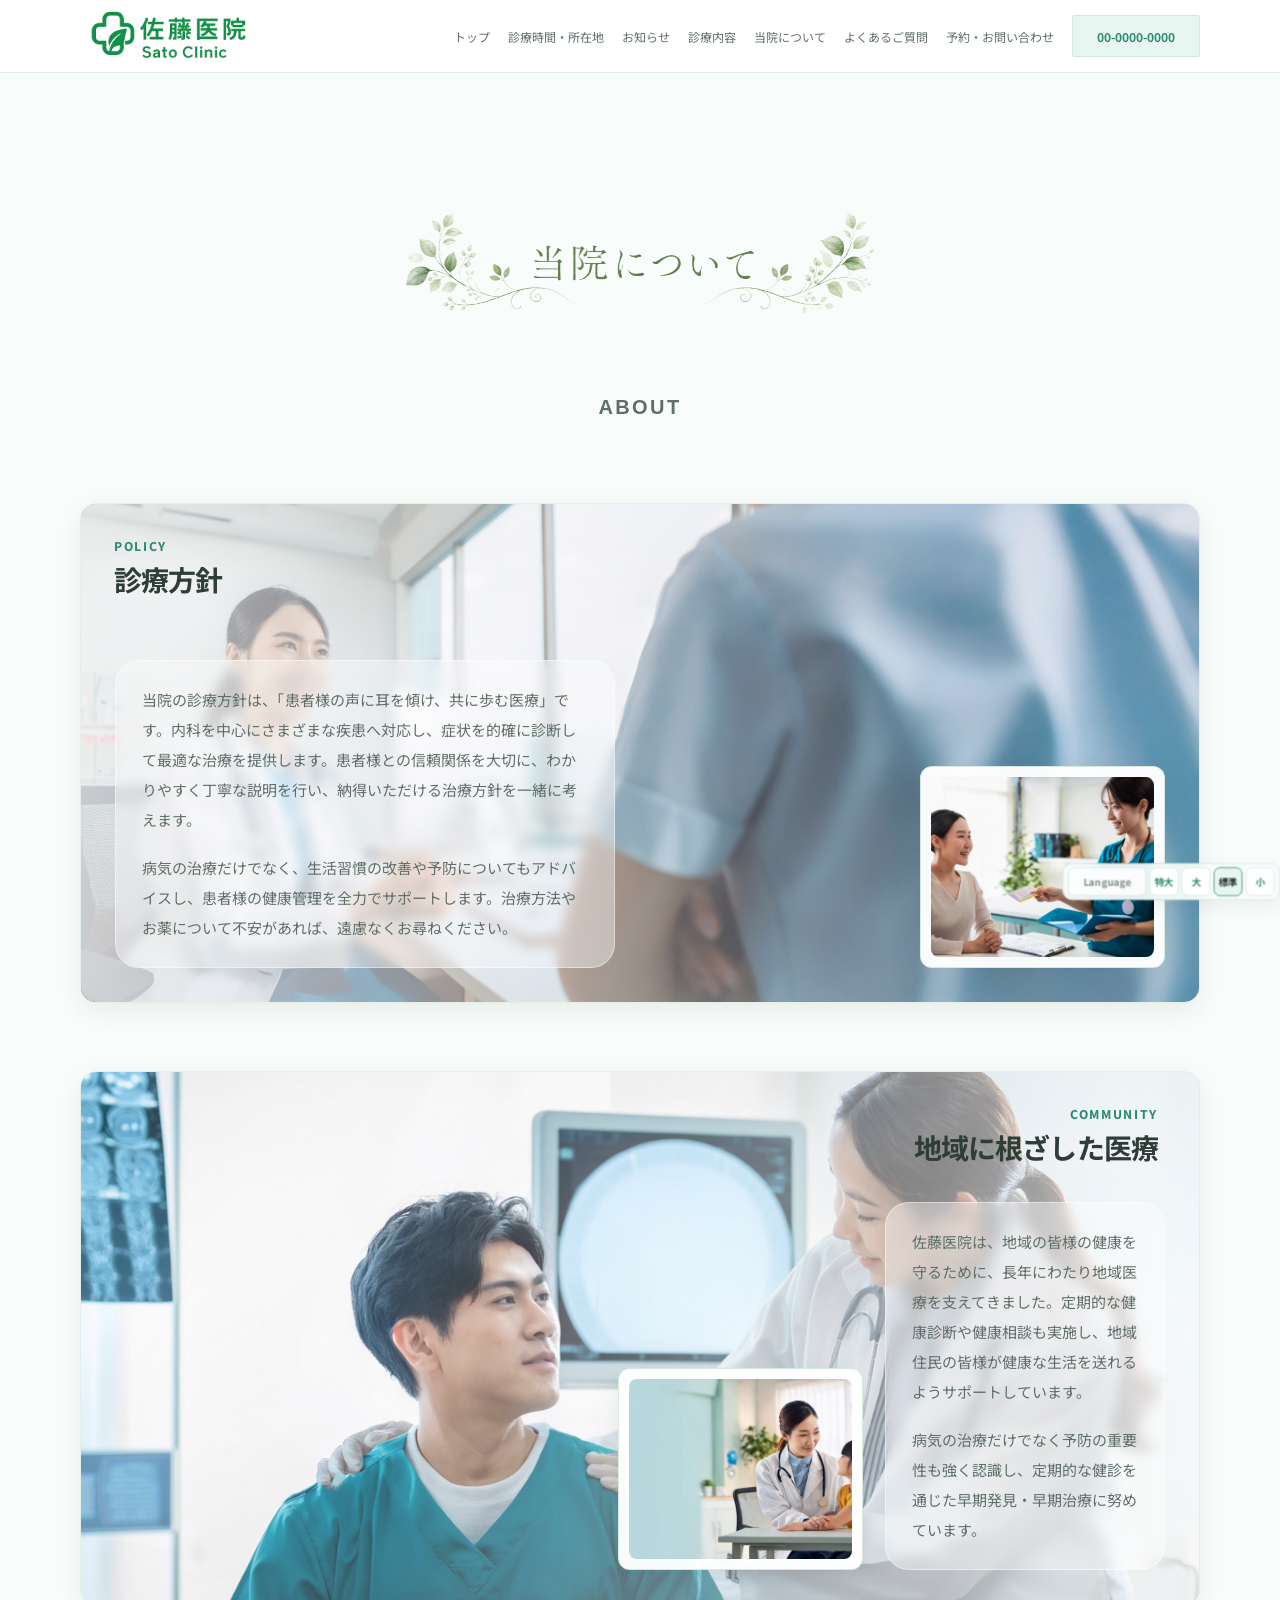
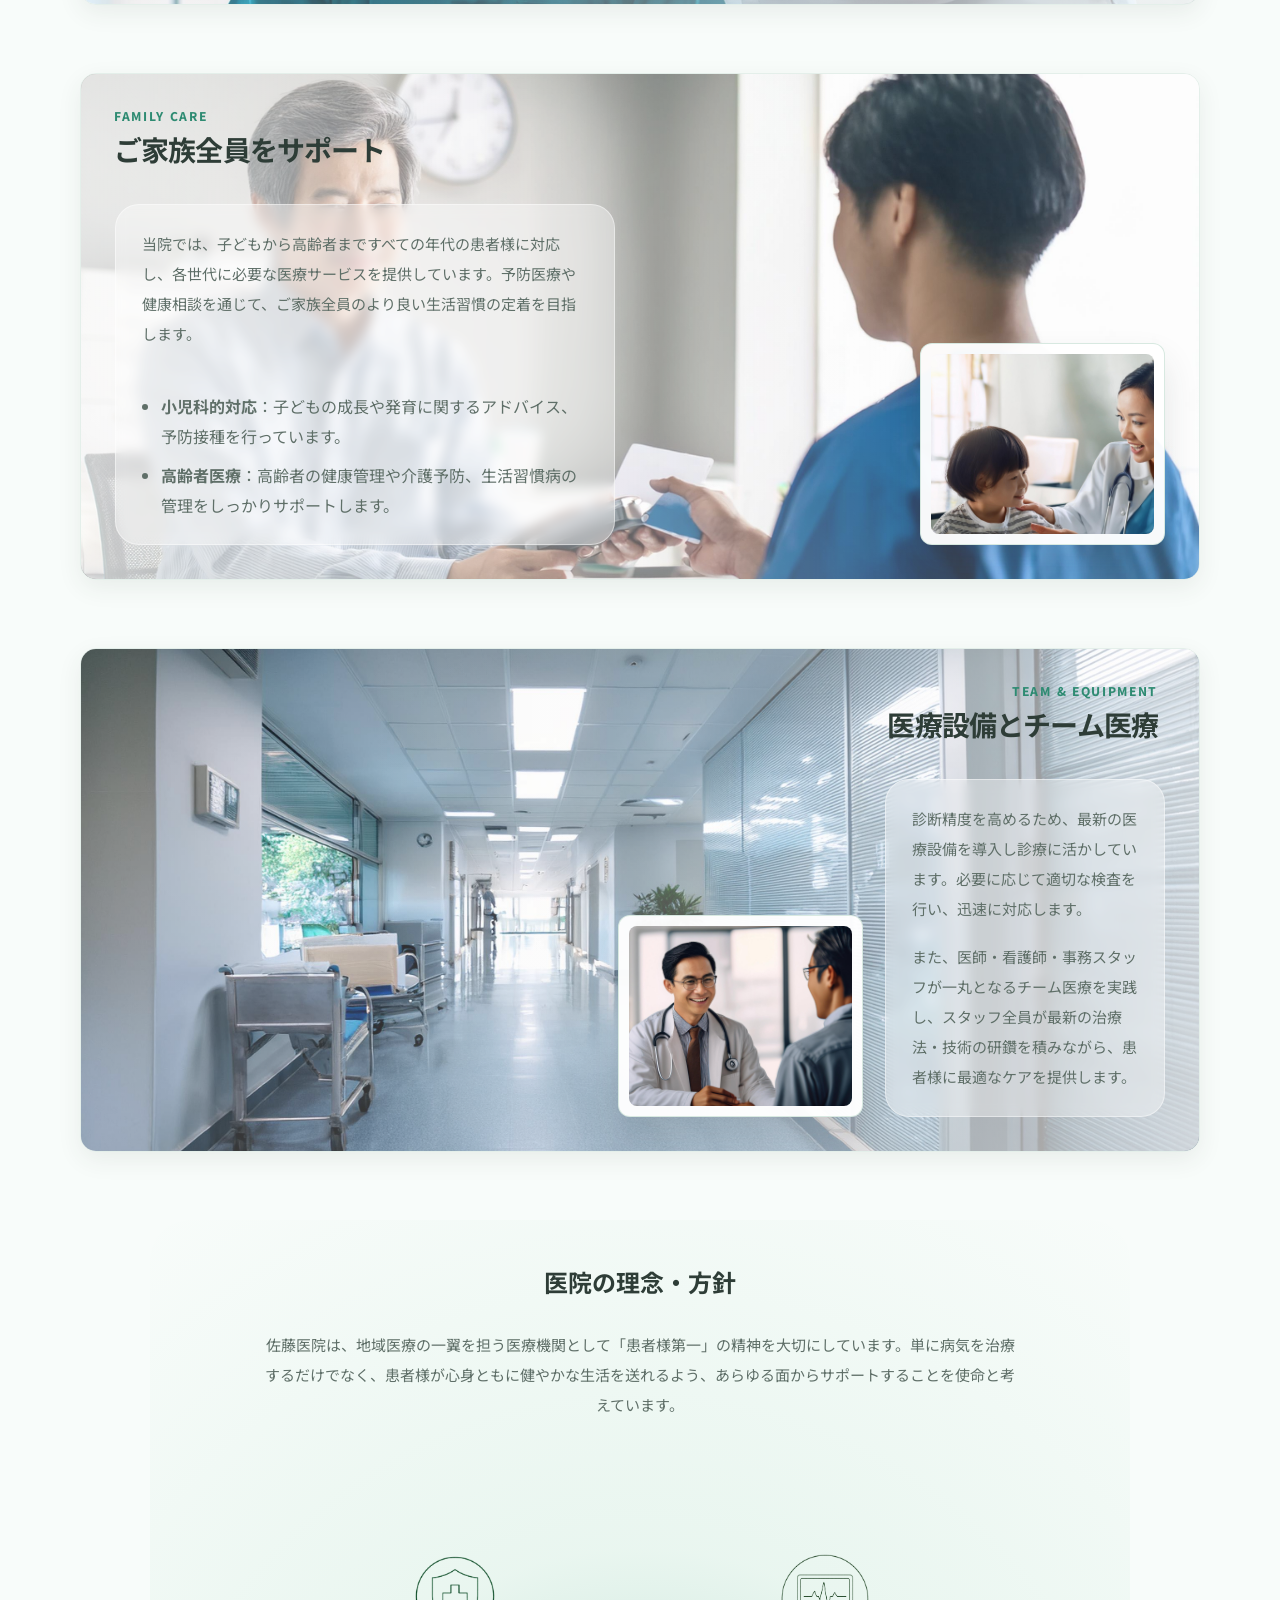
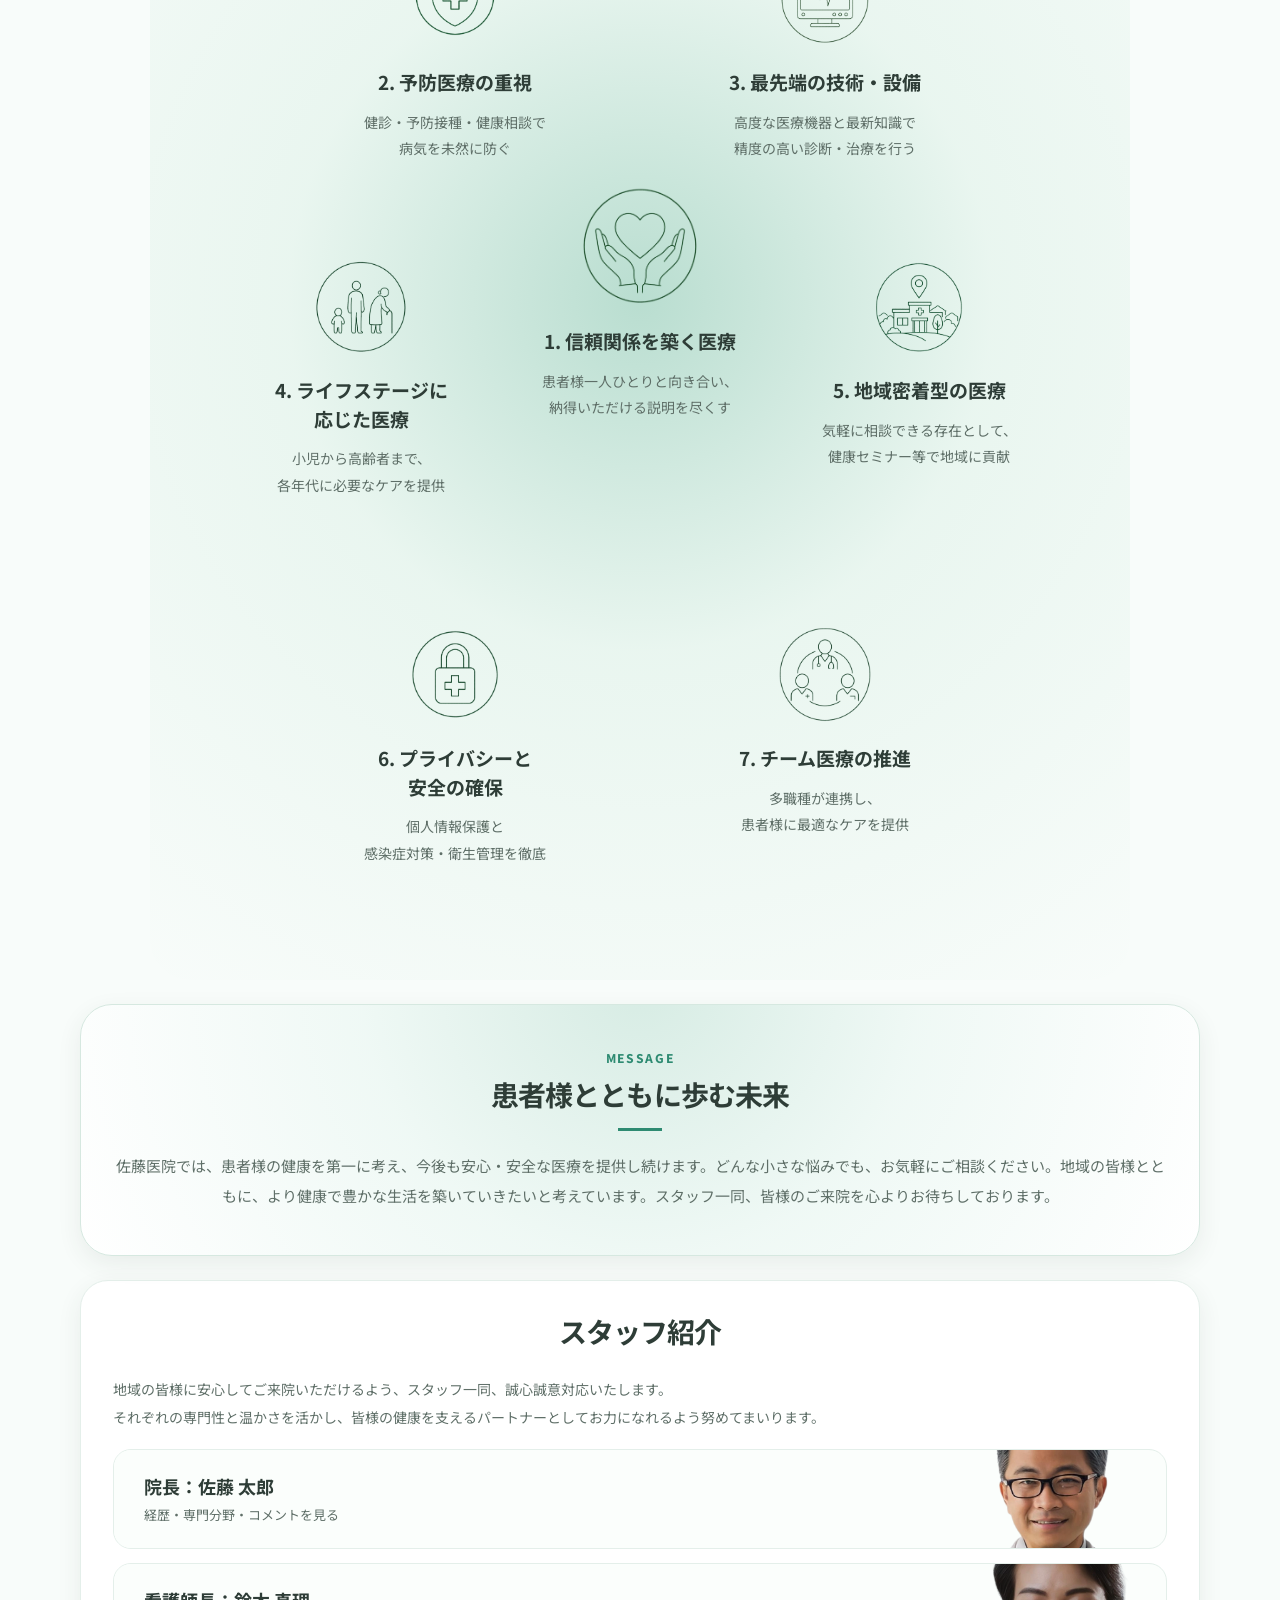
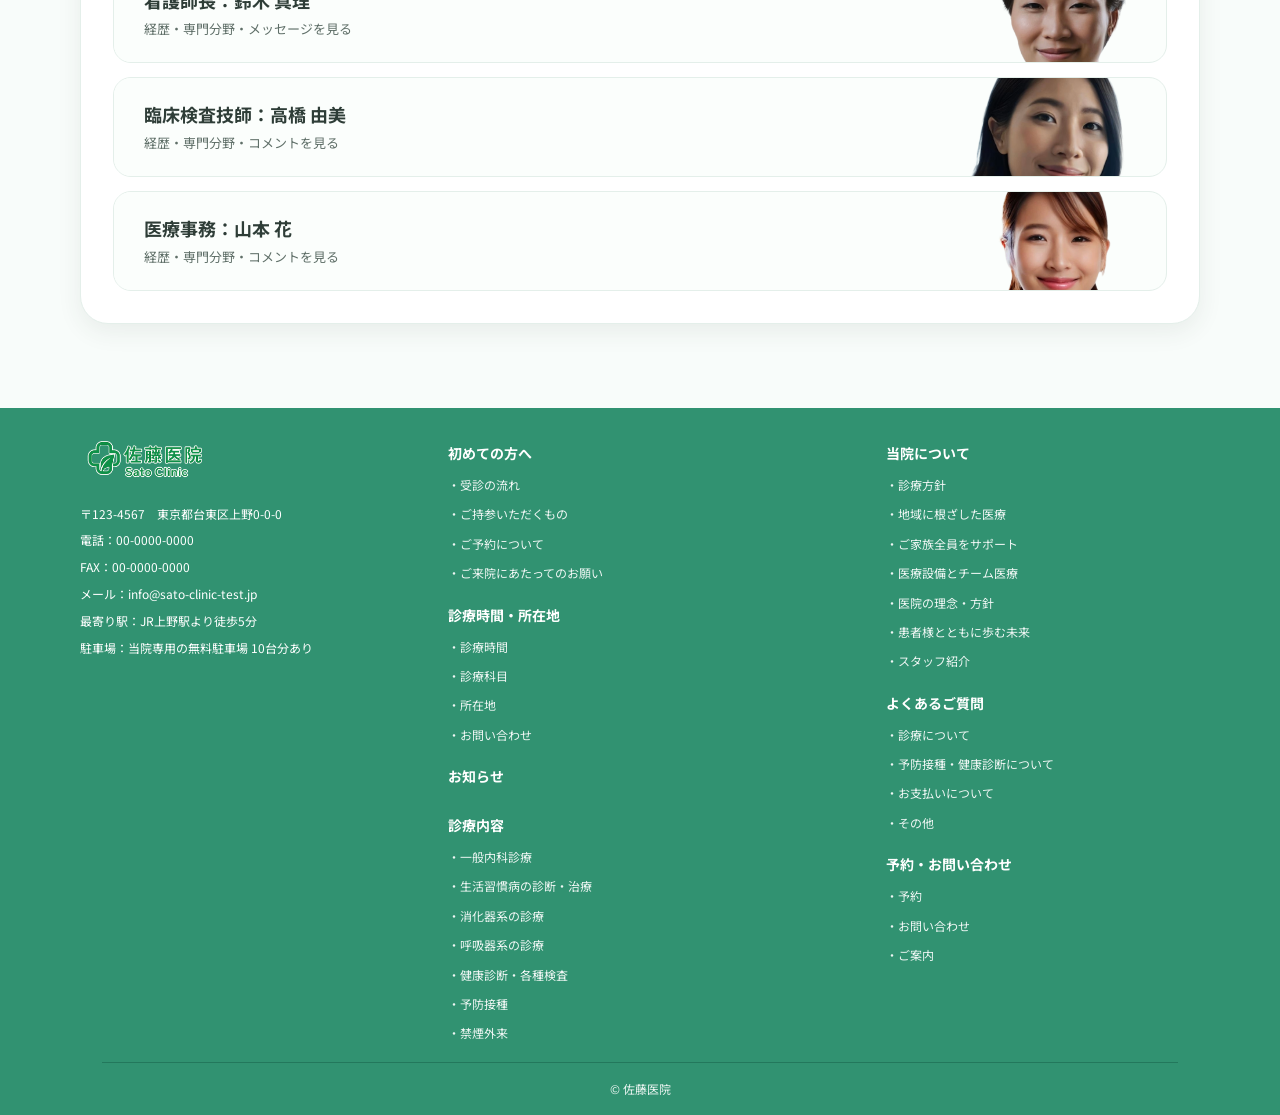
==== commit 8f35d4ca: "掲載原稿差分とFB外対応を整理" ====
--- a/about.html
+++ b/about.html
@@ -1,6 +1,8 @@
 <!DOCTYPE html>
 <html lang="ja">
-<head><meta charset="UTF-8"><meta name="viewport" content="width=device-width, initial-scale=1.0"><meta name="description" content="佐藤医院について。"><title>当院について | 佐藤医院</title><link rel="preconnect" href="https://fonts.googleapis.com"><link rel="preconnect" href="https://fonts.gstatic.com" crossorigin><link href="https://fonts.googleapis.com/css2?family=Noto+Sans+JP:wght@400;500;700;800&display=swap" rel="stylesheet"><link rel="stylesheet" href="./css/style.css"></head>
+<head><meta charset="UTF-8"><meta name="viewport" content="width=device-width, initial-scale=1.0"><meta name="description" content="佐藤医院について。"><title>当院について | 佐藤医院</title><link rel="preconnect" href="https://fonts.googleapis.com"><link rel="preconnect" href="https://fonts.gstatic.com" crossorigin><link href="https://fonts.googleapis.com/css2?family=Noto+Sans+JP:wght@400;500;700;800&display=swap" rel="stylesheet"><link rel="icon" href="./assets/images/logo_tag.png" type="image/png">
+  <link rel="apple-touch-icon" href="./assets/images/logo_tag.png">
+  <link rel="stylesheet" href="./css/style.css"></head>
 <body class="subpage-body">
 <header class="site-header">
   <div class="container header__inner">
@@ -92,7 +94,7 @@
   </div>
 </article>
 </div><div class="content-stack">
-<section class="vision-orbit" id="vision" aria-labelledby="vision-orbit-title"><div class="vision-orbit__layout"><h2 id="vision-orbit-title">医院の理念・方針</h2><article class="vision-orbit__item vision-orbit__item--center"><img src="./assets/images/about-vision-icon-01.png" alt="信頼関係を築く医療"><strong>1. 信頼関係を築く医療</strong><p>患者様一人ひとりと向き合い、<br>納得いただける説明を尽くす</p></article><article class="vision-orbit__item vision-orbit__item--top-left"><img src="./assets/images/about-vision-icon-02.png" alt="予防医療の重視"><strong>2. 予防医療の重視</strong><p>健診・予防接種・健康相談で<br>病気を未然に防ぐ</p></article><article class="vision-orbit__item vision-orbit__item--top-right"><img src="./assets/images/about-vision-icon-03.png" alt="最先端の技術・設備"><strong>3. 最先端の技術・設備</strong><p>高度な医療機器と最新知識で<br>精度の高い診断・治療を行う</p></article><article class="vision-orbit__item vision-orbit__item--mid-left"><img src="./assets/images/about-vision-icon-04.png" alt="ライフステージに応じた医療"><strong>4. ライフステージに<br>応じた医療</strong><p>小児から高齢者まで、<br>各年代に必要なケアを提供</p></article><article class="vision-orbit__item vision-orbit__item--mid-right"><img src="./assets/images/about-vision-icon-05.png" alt="地域密着型の医療"><strong>5. 地域密着型の医療</strong><p>気軽に相談できる存在として、<br>健康セミナー等で地域に貢献</p></article><article class="vision-orbit__item vision-orbit__item--bottom-left"><img src="./assets/images/about-vision-icon-06.png" alt="プライバシーと安全の確保"><strong>6. プライバシーと<br>安全の確保</strong><p>個人情報保護と<br>感染症対策・衛生管理を徹底</p></article><article class="vision-orbit__item vision-orbit__item--bottom-right"><img src="./assets/images/about-vision-icon-07.png" alt="チーム医療の推進"><strong>7. チーム医療の推進</strong><p>多職種が連携し、<br>患者様に最適なケアを提供</p></article></div></section>
+<section class="vision-orbit" id="vision" aria-labelledby="vision-orbit-title"><div class="vision-orbit__layout"><h2 id="vision-orbit-title">医院の理念・方針</h2><p class="vision-orbit__intro">佐藤医院は、地域医療の一翼を担う医療機関として「患者様第一」の精神を大切にしています。単に病気を治療するだけでなく、患者様が心身ともに健やかな生活を送れるよう、あらゆる面からサポートすることを使命と考えています。</p><article class="vision-orbit__item vision-orbit__item--center"><img src="./assets/images/about-vision-icon-01.png" alt="信頼関係を築く医療"><strong>1. 信頼関係を築く医療</strong><p>患者様一人ひとりと向き合い、<br>納得いただける説明を尽くす</p></article><article class="vision-orbit__item vision-orbit__item--top-left"><img src="./assets/images/about-vision-icon-02.png" alt="予防医療の重視"><strong>2. 予防医療の重視</strong><p>健診・予防接種・健康相談で<br>病気を未然に防ぐ</p></article><article class="vision-orbit__item vision-orbit__item--top-right"><img src="./assets/images/about-vision-icon-03.png" alt="最先端の技術・設備"><strong>3. 最先端の技術・設備</strong><p>高度な医療機器と最新知識で<br>精度の高い診断・治療を行う</p></article><article class="vision-orbit__item vision-orbit__item--mid-left"><img src="./assets/images/about-vision-icon-04.png" alt="ライフステージに応じた医療"><strong>4. ライフステージに<br>応じた医療</strong><p>小児から高齢者まで、<br>各年代に必要なケアを提供</p></article><article class="vision-orbit__item vision-orbit__item--mid-right"><img src="./assets/images/about-vision-icon-05.png" alt="地域密着型の医療"><strong>5. 地域密着型の医療</strong><p>気軽に相談できる存在として、<br>健康セミナー等で地域に貢献</p></article><article class="vision-orbit__item vision-orbit__item--bottom-left"><img src="./assets/images/about-vision-icon-06.png" alt="プライバシーと安全の確保"><strong>6. プライバシーと<br>安全の確保</strong><p>個人情報保護と<br>感染症対策・衛生管理を徹底</p></article><article class="vision-orbit__item vision-orbit__item--bottom-right"><img src="./assets/images/about-vision-icon-07.png" alt="チーム医療の推進"><strong>7. チーム医療の推進</strong><p>多職種が連携し、<br>患者様に最適なケアを提供</p></article></div></section>
 <section class="about-promise" id="future"><span class="about-promise__eyebrow">Message</span><h2>患者様とともに歩む未来</h2><p>佐藤医院では、患者様の健康を第一に考え、今後も安心・安全な医療を提供し続けます。どんな小さな悩みでも、お気軽にご相談ください。地域の皆様とともに、より健康で豊かな生活を築いていきたいと考えています。スタッフ一同、皆様のご来院を心よりお待ちしております。</p></section>
 <section class="page-card page-card--staff" id="staff"><h2>スタッフ紹介</h2><p>地域の皆様に安心してご来院いただけるよう、スタッフ一同、誠心誠意対応いたします。<br>それぞれの専門性と温かさを活かし、皆様の健康を支えるパートナーとしてお力になれるよう努めてまいります。</p><div class="staff-directory">
 <button class="staff-directory__item staff-directory__item--director" type="button" data-staff-trigger data-staff-name="院長：佐藤 太郎" data-staff-image="./assets/images/desktop-staff-doctor.jpg" data-staff-history="経歴：光明大学医学部卒業後、瑞穂中央総合病院で内科医として10年間勤務。その後、地域医療への貢献を目指し、佐藤医院を開院。" data-staff-specialty="専門分野：生活習慣病、呼吸器疾患、内科全般" data-staff-comment="コメント：患者様にとって気軽に相談できる「かかりつけ医」を目指しています。どんな小さな不安でも、まずはご相談ください。"><span class="staff-directory__body"><strong>院長：佐藤 太郎</strong><span>経歴・専門分野・コメントを見る</span></span><img class="staff-directory__photo" src="./assets/images/staff-director-cutout.png" alt="" aria-hidden="true"></button>
@@ -103,5 +105,5 @@
 </div></div></section>
 <div class="info-modal" id="staff-modal" aria-hidden="true"><div class="info-modal__backdrop" data-staff-close></div><div class="info-modal__dialog" role="dialog" aria-modal="true" aria-labelledby="staff-modal-title"><button class="info-modal__close" type="button" aria-label="閉じる" data-staff-close>×</button><div class="info-modal__staff"><div class="info-modal__staff-media"><img id="staff-modal-image" alt=""></div><div class="info-modal__staff-body"><h2 id="staff-modal-title"></h2><p id="staff-modal-history"></p><p id="staff-modal-specialty"></p><p id="staff-modal-comment"></p></div></div></div></div>
 <a class="page-top-button" href="#" data-scroll-top aria-label="ページ上部へ戻る"><img src="./assets/images/page-top-button.png" alt=""></a></main>
-<footer class="site-footer"><div class="container footer__inner"><div class="footer__column footer__column--info"><a class="footer__brand" href="./index.html"><img src="./assets/images/logo.png" alt="佐藤医院"></a><div class="footer__info"><p>〒123-4567　東京都台東区上野0-0-0</p><p><a href="tel:00-0000-0000">電話：00-0000-0000</a></p><p>FAX：00-0000-0000</p><p><a href="mailto:info@sato-clinic-test.jp">メール：info@sato-clinic-test.jp</a></p><p>最寄り駅：JR上野駅より徒歩5分</p><p>駐車場：当院専用の無料駐車場 10台分あり</p></div></div><div class="footer__column"><div class="footer__nav-group"><a class="footer__section-link" href="./first-visit.html">初めての方へ</a><ul class="footer__sublist"><li><a href="./first-visit.html#flow">・受診の流れ</a></li><li><a href="./first-visit.html#checklist">・ご持参いただくもの</a></li><li><a href="./first-visit.html#reservation">・ご予約について</a></li><li><a href="./first-visit.html#notice">・ご来院にあたってのお願い</a></li></ul></div><div class="footer__nav-group"><a class="footer__section-link" href="./access.html">診療時間・所在地</a><ul class="footer__sublist"><li><a href="./access.html#schedule-detail">・受付時間</a></li><li><a href="./access.html#department-detail">・診療科目</a></li><li><a href="./access.html#location-detail">・所在地</a></li><li><a href="./access.html#contact-detail">・お問い合わせ</a></li></ul></div><div class="footer__nav-group"><a class="footer__section-link" href="./news.html">お知らせ</a></div><div class="footer__nav-group"><a class="footer__section-link" href="./medical.html">診療内容</a><ul class="footer__sublist"><li><a href="./medical.html#medical-general">・一般内科診療</a></li><li><a href="./medical.html#medical-lifestyle">・生活習慣病の診断・治療</a></li><li><a href="./medical.html#medical-digestive">・消化器系の診療</a></li><li><a href="./medical.html#medical-respiratory">・呼吸器系の診療</a></li><li><a href="./medical.html#medical-checkup">・健康診断・各種検査</a></li><li><a href="./medical.html#medical-vaccination">・予防接種</a></li><li><a href="./medical.html#medical-smoking-cessation">・禁煙外来</a></li></ul></div></div><div class="footer__column"><div class="footer__nav-group"><a class="footer__section-link" href="./about.html">当院について</a><ul class="footer__sublist"><li><a href="./about.html#policy">・診療方針</a></li><li><a href="./about.html#community">・地域に根ざした医療</a></li><li><a href="./about.html#family">・ご家族全員をサポート</a></li><li><a href="./about.html#team">・医療設備とチーム医療</a></li><li><a href="./about.html#vision">・医院の理念・方針</a></li><li><a href="./about.html#future">・患者様とともに歩む未来</a></li><li><a href="./about.html#staff">・スタッフ紹介</a></li></ul></div><div class="footer__nav-group"><a class="footer__section-link" href="./faq.html">よくあるご質問</a><ul class="footer__sublist"><li><a href="./faq.html#faq-medical">・診療について</a></li><li><a href="./faq.html#faq-checkup">・予防接種・健康診断について</a></li><li><a href="./faq.html#faq-payment">・お支払いについて</a></li><li><a href="./faq.html#faq-other">・その他</a></li></ul></div><div class="footer__nav-group"><a class="footer__section-link" href="./contact.html">予約・お問い合わせ</a><ul class="footer__sublist"><li><a href="./contact.html#reservation">・予約</a></li><li><a href="./contact.html#inquiry">・お問い合わせ</a></li><li><a href="./contact.html#guidance">・ご案内</a></li></ul></div></div></div><p class="footer__copy">© 佐藤医院</p></footer>
+<footer class="site-footer"><div class="container footer__inner"><div class="footer__column footer__column--info"><a class="footer__brand" href="./index.html"><img src="./assets/images/logo.png" alt="佐藤医院"></a><div class="footer__info"><p>〒123-4567　東京都台東区上野0-0-0</p><p><a href="tel:00-0000-0000">電話：00-0000-0000</a></p><p>FAX：00-0000-0000</p><p><a href="mailto:info@sato-clinic-test.jp">メール：info@sato-clinic-test.jp</a></p><p>最寄り駅：JR上野駅より徒歩5分</p><p>駐車場：当院専用の無料駐車場 10台分あり</p></div></div><div class="footer__column"><div class="footer__nav-group"><a class="footer__section-link" href="./first-visit.html">初めての方へ</a><ul class="footer__sublist"><li><a href="./first-visit.html#flow">・受診の流れ</a></li><li><a href="./first-visit.html#checklist">・ご持参いただくもの</a></li><li><a href="./first-visit.html#reservation">・ご予約について</a></li><li><a href="./first-visit.html#notice">・ご来院にあたってのお願い</a></li></ul></div><div class="footer__nav-group"><a class="footer__section-link" href="./access.html">診療時間・所在地</a><ul class="footer__sublist"><li><a href="./access.html#schedule-detail">・診療時間</a></li><li><a href="./access.html#department-detail">・診療科目</a></li><li><a href="./access.html#location-detail">・所在地</a></li><li><a href="./access.html#contact-detail">・お問い合わせ</a></li></ul></div><div class="footer__nav-group"><a class="footer__section-link" href="./news.html">お知らせ</a></div><div class="footer__nav-group"><a class="footer__section-link" href="./medical.html">診療内容</a><ul class="footer__sublist"><li><a href="./medical.html#medical-general">・一般内科診療</a></li><li><a href="./medical.html#medical-lifestyle">・生活習慣病の診断・治療</a></li><li><a href="./medical.html#medical-digestive">・消化器系の診療</a></li><li><a href="./medical.html#medical-respiratory">・呼吸器系の診療</a></li><li><a href="./medical.html#medical-checkup">・健康診断・各種検査</a></li><li><a href="./medical.html#medical-vaccination">・予防接種</a></li><li><a href="./medical.html#medical-smoking-cessation">・禁煙外来</a></li></ul></div></div><div class="footer__column"><div class="footer__nav-group"><a class="footer__section-link" href="./about.html">当院について</a><ul class="footer__sublist"><li><a href="./about.html#policy">・診療方針</a></li><li><a href="./about.html#community">・地域に根ざした医療</a></li><li><a href="./about.html#family">・ご家族全員をサポート</a></li><li><a href="./about.html#team">・医療設備とチーム医療</a></li><li><a href="./about.html#vision">・医院の理念・方針</a></li><li><a href="./about.html#future">・患者様とともに歩む未来</a></li><li><a href="./about.html#staff">・スタッフ紹介</a></li></ul></div><div class="footer__nav-group"><a class="footer__section-link" href="./faq.html">よくあるご質問</a><ul class="footer__sublist"><li><a href="./faq.html#faq-medical">・診療について</a></li><li><a href="./faq.html#faq-checkup">・予防接種・健康診断について</a></li><li><a href="./faq.html#faq-payment">・お支払いについて</a></li><li><a href="./faq.html#faq-other">・その他</a></li></ul></div><div class="footer__nav-group"><a class="footer__section-link" href="./contact.html">予約・お問い合わせ</a><ul class="footer__sublist"><li><a href="./contact.html#reservation">・予約</a></li><li><a href="./contact.html#inquiry">・お問い合わせ</a></li><li><a href="./contact.html#guidance">・ご案内</a></li></ul></div></div></div><p class="footer__copy">© 佐藤医院</p></footer>
 <script src="./js/main.js"></script></body></html>
--- a/css/style.css
+++ b/css/style.css
@@ -13,15 +13,29 @@
   --color-closed: #A0AAA5;
   --shadow-card: 0 8px 24px rgba(46, 61, 55, 0.08);
   --container: 1120px;
+  --font-scale: 1;
+  --scroll-margin-anchor: 124px;
+  --scroll-margin-anchor-tight: 96px;
+  --scroll-margin-anchor-page: 108px;
 }
 
 * { box-sizing: border-box; }
-html { scroll-behavior: smooth; }
+html {
+  scroll-behavior: smooth;
+  font-size: 16px;
+  --font-scale: 1;
+  overflow-x: clip;
+}
+html[data-font-scale="small"] { --font-scale: .92; }
+html[data-font-scale="standard"] { --font-scale: 1; }
+html[data-font-scale="large"] { --font-scale: 1.15; }
+html[data-font-scale="xlarge"] { --font-scale: 1.3; }
 body {
   margin: 0;
   background: var(--color-background);
   color: var(--color-text-main);
   font-family: "Noto Sans JP", sans-serif;
+  overflow-x: clip;
 }
 body.is-menu-open { overflow: hidden; }
 body.is-modal-open { overflow: hidden; }
@@ -29,6 +43,18 @@
 a { color: inherit; text-decoration: none; }
 button { font: inherit; }
 h1, h2, h3, p, ul { margin: 0; }
+
+.sr-only {
+  position: absolute;
+  width: 1px;
+  height: 1px;
+  padding: 0;
+  margin: -1px;
+  overflow: hidden;
+  clip: rect(0, 0, 0, 0);
+  white-space: nowrap;
+  border: 0;
+}
 
 .container {
   width: min(calc(100% - 48px), var(--container));
@@ -72,7 +98,7 @@
   align-items: center;
   flex-wrap: nowrap;
   gap: 18px;
-  font-size: 12px;
+  font-size: calc(var(--font-scale, 1) * 12px);
   color: var(--color-text-sub);
 }
 
@@ -201,6 +227,134 @@
   }
 }
 
+.font-scale-switcher {
+  position: fixed;
+  right: 0;
+  bottom: 0;
+  z-index: 46;
+  display: inline-flex;
+  flex-direction: row;
+  align-items: center;
+  gap: 4px;
+  width: auto;
+  min-height: 38px;
+  padding: 4px 6px;
+  border: 1px solid var(--color-border-green);
+  border-radius: 12px;
+  background: rgba(248, 252, 250, 0.94);
+  box-shadow: var(--shadow-card);
+  backdrop-filter: blur(10px);
+  transform: scale(0.8);
+  transform-origin: bottom right;
+}
+
+.font-scale-switcher__language-group {
+  position: relative;
+  display: inline-flex;
+  align-items: center;
+}
+
+.font-scale-switcher__button,
+.font-scale-switcher__language-placeholder {
+  width: 36px;
+  height: 36px;
+  min-width: 36px;
+  min-height: 36px;
+  border: 1px solid var(--color-border-green);
+  border-radius: 8px;
+  background: var(--color-white);
+  color: var(--color-green);
+  font-size: .75rem;
+  line-height: 1;
+  font-weight: 700;
+  letter-spacing: .02em;
+}
+
+.font-scale-switcher__button {
+  padding: 0;
+  cursor: pointer;
+  transition: transform .2s ease, border-color .2s ease, background-color .2s ease, color .2s ease;
+}
+
+.font-scale-switcher__button.is-active {
+  background: var(--color-green-light);
+  border-color: var(--color-green);
+  color: var(--color-text-main);
+}
+
+.font-scale-switcher__language-placeholder {
+  display: inline-flex;
+  align-items: center;
+  justify-content: center;
+  width: 98px;
+  min-width: 98px;
+  padding: 0 10px;
+  color: var(--color-text-muted);
+  background: rgba(255, 255, 255, 0.8);
+  cursor: pointer;
+}
+
+.font-scale-switcher__language-menu {
+  position: absolute;
+  right: 0;
+  bottom: calc(100% + 8px);
+  display: none;
+  gap: 4px;
+  min-width: 98px;
+  padding: 6px;
+  border: 1px solid var(--color-border-green);
+  border-radius: 12px;
+  background: rgba(248, 252, 250, 0.98);
+  box-shadow: var(--shadow-card);
+  backdrop-filter: blur(10px);
+}
+
+.font-scale-switcher__language-menu.is-open {
+  display: grid;
+}
+
+.font-scale-switcher__language-option {
+  width: 100%;
+  min-width: 0;
+  height: 34px;
+  border: 1px solid var(--color-border-green);
+  border-radius: 8px;
+  background: var(--color-white);
+  color: var(--color-green);
+  font-size: .72rem;
+  font-weight: 700;
+  line-height: 1;
+  letter-spacing: .02em;
+  cursor: pointer;
+  transition: transform .2s ease, border-color .2s ease, background-color .2s ease, color .2s ease;
+}
+
+.font-scale-switcher__language-option.is-active {
+  background: var(--color-green-light);
+  border-color: var(--color-green);
+  color: var(--color-text-main);
+}
+
+.font-scale-switcher__language-text {
+  display: inline-block;
+  font-size: calc(var(--font-scale, 1) * .75rem);
+  line-height: 1;
+}
+
+@media (hover: hover) {
+  .font-scale-switcher__button:hover {
+    transform: translateY(-1px);
+    border-color: var(--color-green);
+    background: var(--color-green-light);
+  }
+
+  .font-scale-switcher__language-option:hover {
+    transform: translateY(-1px);
+    border-color: var(--color-green);
+    background: var(--color-green-light);
+  }
+}
+
 .hero {
   padding: 28px 0 40px;
   overflow: hidden;
@@ -215,7 +369,7 @@
   position: absolute;
   top: 8px;
   left: 0;
-  font-size: 80px;
+  font-size: calc(var(--font-scale, 1) * 64px);
   line-height: .88;
   font-weight: 800;
   letter-spacing: -.07em;
@@ -281,7 +435,7 @@
 
 .hero-orb__content h1 {
   font-family: "Yu Mincho", "Hiragino Mincho ProN", "Times New Roman", serif;
-  font-size: 50px;
+  font-size: calc(var(--font-scale, 1) * 42px);
   line-height: 1.16;
   letter-spacing: -.04em;
   color: #1c7664;
@@ -293,7 +447,7 @@
 .hero-orb__content p {
   margin-top: 22px;
   font-family: "Yu Mincho", "Hiragino Mincho ProN", serif;
-  font-size: 21px;
+  font-size: calc(var(--font-scale, 1) * 18px);
   line-height: 1.4;
   letter-spacing: .08em;
   color: #657770;
@@ -415,7 +569,7 @@
   border: 1px solid rgba(214, 232, 224, 0.95);
   border-radius: 24px;
   box-shadow: 0 14px 34px rgba(46, 61, 55, 0.1);
-  font-size: 12px;
+  font-size: calc(var(--font-scale, 1) * 12px);
   line-height: 1.55;
   transition: transform .2s ease, box-shadow .2s ease, border-color .2s ease, background-color .2s ease;
   z-index: 3;
@@ -469,7 +623,7 @@
   position: relative;
   padding-right: 40px;
   color: var(--color-green);
-  font-size: 11px;
+  font-size: calc(var(--font-scale, 1) * 11px);
   font-weight: 700;
   letter-spacing: .08em;
 }
@@ -478,7 +632,7 @@
   display: block;
   margin-top: 8px;
   padding-right: 22px;
-  font-size: 14px;
+  font-size: calc(var(--font-scale, 1) * 14px);
   line-height: 1.5;
   color: var(--color-text-main);
 }
@@ -488,6 +642,21 @@
   position: relative;
   z-index: 1;
   cursor: pointer;
+}
+
+.hero__card-link::before {
+  content: "";
+  position: absolute;
+  top: -68px;
+  right: -72px;
+  width: 264px;
+  height: 204px;
+  background: url("../assets/images/hero-card-click.png") no-repeat center center / contain;
+  opacity: 0;
+  transform: translate(12px, -12px) scale(1);
+  transform-origin: top right;
+  pointer-events: none;
+  transition: opacity .2s ease, transform .2s ease;
 }
 
 .hero__card-link::after {
@@ -500,6 +669,35 @@
   border-top: 2px solid rgba(46, 139, 114, 0.8);
   border-right: 2px solid rgba(46, 139, 114, 0.8);
   transform: rotate(45deg);
+}
+
+.hero__card-link:hover::before,
+.hero__card-link:focus-visible::before {
+  opacity: 1;
+  transform: translate(0, 0) scale(1);
+}
+
+.hero__card-link:hover::after,
+.hero__card-link:focus-visible::after {
+  border-color: rgba(46, 139, 114, 1);
+  transform: rotate(45deg) translate(1px, -1px);
+}
+
+.hero__card-link:hover,
+.hero__card-link:focus-visible {
+  background: rgba(232, 246, 241, 0.42);
+  transform: translateY(-1px);
+  outline: 2px solid rgba(143, 201, 180, 0.9);
+  outline-offset: 3px;
+}
+
+@media (max-width: 768px) {
+  .hero__card-link::before {
+    top: -44px;
+    right: -48px;
+    width: 192px;
+    height: 152px;
+  }
 }
 
 .hero__card--first {
@@ -619,7 +817,7 @@
 }
 
 .section-heading h2 {
-  font-size: 28px;
+  font-size: calc(var(--font-scale, 1) * 28px);
   line-height: 1.4;
   letter-spacing: -.03em;
 }
@@ -628,7 +826,7 @@
   max-width: 760px;
   margin: 14px auto 0;
   color: var(--color-text-sub);
-  font-size: 12px;
+  font-size: calc(var(--font-scale, 1) * 12px);
   line-height: 2;
 }
 
@@ -689,7 +887,7 @@
 .schedule-panel__summary-copy {
   margin-top: 2px;
   color: var(--color-text-sub);
-  font-size: 13px;
+  font-size: calc(var(--font-scale, 1) * 13px);
   line-height: 1.9;
 }
 
@@ -718,21 +916,21 @@
 .schedule-panel__eyebrow {
   margin: 0 0 6px;
   color: var(--color-green);
-  font-size: 11px;
+  font-size: calc(var(--font-scale, 1) * 11px);
   font-weight: 700;
   letter-spacing: .08em;
 }
 
 .schedule-panel__head h3 {
   margin: 0;
-  font-size: 24px;
+  font-size: calc(var(--font-scale, 1) * 24px);
   line-height: 1.3;
 }
 
 .schedule-panel__meta {
   margin-top: 8px;
   color: var(--color-text-sub);
-  font-size: 12px;
+  font-size: calc(var(--font-scale, 1) * 12px);
   line-height: 1.7;
 }
 
@@ -748,7 +946,7 @@
   border-radius: 999px;
   background: var(--color-white);
   border: 1px solid var(--color-border);
-  font-size: 13px;
+  font-size: calc(var(--font-scale, 1) * 13px);
   font-weight: 700;
   color: var(--color-green);
   box-shadow: none;
@@ -776,7 +974,7 @@
   place-items: center;
   border-right: 1px solid var(--color-border);
   border-bottom: 1px solid var(--color-border);
-  font-size: 12px;
+  font-size: calc(var(--font-scale, 1) * 12px);
   background: var(--color-white);
   transition: background-color .2s ease, color .2s ease, box-shadow .2s ease;
 }
@@ -784,7 +982,7 @@
 .schedule-table__row span:last-child { border-right: 0; }
 .schedule-table__row:last-child span { border-bottom: 0; }
 .schedule-table__row--head span {
-  font-size: 11px;
+  font-size: calc(var(--font-scale, 1) * 11px);
   color: var(--color-text-muted);
   background: #fbfdfc;
 }
@@ -801,13 +999,13 @@
 .schedule-panel__notes {
   list-style: none;
   padding: 14px 0 0;
-  font-size: 12px;
+  font-size: calc(var(--font-scale, 1) * 12px);
   line-height: 1.9;
   color: var(--color-text-sub);
 }
 
 .news-panel h3 {
-  font-size: 22px;
+  font-size: calc(var(--font-scale, 1) * 22px);
   line-height: 1.3;
   margin-bottom: 16px;
 }
@@ -888,7 +1086,7 @@
 
 .news-feature__label {
   display: block;
-  font-size: 11px;
+  font-size: calc(var(--font-scale, 1) * 11px);
   font-weight: 700;
   color: var(--color-green);
   margin-bottom: 10px;
@@ -898,7 +1096,7 @@
 .news-list__meta {
   display: block;
   color: var(--color-text-muted);
-  font-size: 11px;
+  font-size: calc(var(--font-scale, 1) * 11px);
   line-height: 1.6;
 }
 
@@ -912,7 +1110,7 @@
 .news-feature__link {
   display: block;
   margin-top: 6px;
-  font-size: 13px;
+  font-size: calc(var(--font-scale, 1) * 13px);
   line-height: 1.7;
   font-weight: 700;
 }
@@ -931,7 +1129,7 @@
   display: grid;
   gap: 4px;
   padding: 15px 0;
-  font-size: 12px;
+  font-size: calc(var(--font-scale, 1) * 12px);
   line-height: 1.8;
 }
 
@@ -951,7 +1149,7 @@
   border: 1px solid var(--color-green);
   background: var(--color-green);
   color: var(--color-white);
-  font-size: 12px;
+  font-size: calc(var(--font-scale, 1) * 12px);
   font-weight: 700;
   transition: transform .2s ease, color .2s ease, border-color .2s ease, box-shadow .2s ease, background-color .2s ease;
 }
@@ -1054,7 +1252,7 @@
 
 .staff-index-button__label {
   color: var(--color-text-main);
-  font-size: 14px;
+  font-size: calc(var(--font-scale, 1) * 14px);
   font-weight: 700;
   letter-spacing: .08em;
 }
@@ -1075,14 +1273,18 @@
   }
 }
 
-.greeting { background: var(--color-background); }
+.greeting {
+  background: var(--color-background);
+  padding-top: 52px;
+  padding-bottom: 52px;
+}
 
 .greeting-card {
   display: grid;
-  grid-template-columns: 188px 446px minmax(0, 1fr);
-  gap: 28px;
+  grid-template-columns: 56px 396px minmax(0, 1fr);
+  gap: 20px;
   align-items: stretch;
-  max-width: 1260px;
+  max-width: 1140px;
   margin: 0 auto;
 }
 
@@ -1095,15 +1297,16 @@
   color: var(--color-green);
   letter-spacing: .08em;
   font-weight: 700;
-  font-size: 30px;
-  line-height: 1.9;
+  font-size: calc(var(--font-scale, 1) * 16px);
+  line-height: 1.55;
   text-align: center;
   box-shadow: var(--shadow-card);
+  min-height: 430px;
 }
 
 @media (max-width: 1320px) {
   .greeting-card {
-    grid-template-columns: 446px minmax(0, 1fr);
+    grid-template-columns: 396px minmax(0, 1fr);
   }
 
   .greeting-card__label {
@@ -1121,8 +1324,8 @@
 .greeting-card__image {
   background: var(--color-white);
   overflow: hidden;
-  min-height: 730px;
-  padding: 12px;
+  min-height: 430px;
+  padding: 10px;
   display: flex;
 }
 
@@ -1142,43 +1345,45 @@
 
 .greeting-card__body {
   background: #fbfefc;
-  padding: 42px 34px 34px;
+  padding: 22px 24px 20px;
+  min-height: 430px;
 }
 
 .greeting-card__lead {
-  margin-bottom: 22px;
-  font-size: 38px;
-  line-height: 1.55;
+  margin-bottom: 14px;
+  font-size: calc(var(--font-scale, 1) * 22px);
+  line-height: 1.45;
   font-weight: 800;
   color: var(--color-text-main);
   letter-spacing: -.02em;
 }
 
 .greeting-card__body p {
-  font-size: 15px;
-  line-height: 2;
+  font-size: calc(var(--font-scale, 1) * 17px);
+  line-height: 1.75;
   color: var(--color-text-sub);
 }
 
 .greeting-card__body p + p {
-  margin-top: 22px;
+  margin-top: 12px;
 }
 
 .greeting-card__signature {
-  margin-top: 34px !important;
+  margin-top: 8px !important;
   display: flex;
   align-items: flex-end;
   justify-content: flex-end;
   gap: 18px;
   text-align: right;
   color: var(--color-text-main) !important;
-  font-size: 14px !important;
-  line-height: 1.8 !important;
+  font-size: calc(var(--font-scale, 1) * 12px) !important;
+  line-height: 1.6 !important;
 }
 
 .greeting-card__signature-role {
   display: inline-block;
   white-space: nowrap;
+  font-size: calc(var(--font-scale, 1) * 16px);
 }
 
 .signature-handwrite {
@@ -1187,7 +1392,7 @@
   width: 268px;
   flex: 0 0 auto;
   max-width: 100%;
-  top: 2.4em;
+  top: 1.4em;
   opacity: 0;
   transform: translateY(20px) scale(.94);
   filter: blur(8px);
@@ -1220,7 +1425,7 @@
     width: 190px;
     min-width: 190px;
     max-width: 190px;
-    top: 10px;
+    top: 0;
   }
 
   .signature-handwrite img {
@@ -1307,7 +1512,7 @@
 }
 
 .medical-menu__label {
-  font-size: 22px;
+  font-size: calc(var(--font-scale, 1) * 22px);
   line-height: 1.45;
   font-weight: 800;
   letter-spacing: -.03em;
@@ -1371,7 +1576,7 @@
 .medical-card__body h3,
 .about-card h3,
 .staff-card__body h3 {
-  font-size: 23px;
+  font-size: calc(var(--font-scale, 1) * 23px);
   line-height: 1.42;
   letter-spacing: -.03em;
 }
@@ -1383,13 +1588,13 @@
 .access-card__info p {
   margin-top: 10px;
   color: var(--color-text-sub);
-  font-size: 12px;
+  font-size: calc(var(--font-scale, 1) * 12px);
   line-height: 1.9;
 }
 
 .medical .section-heading p {
   max-width: 820px;
-  font-size: 13px;
+  font-size: calc(var(--font-scale, 1) * 13px);
   line-height: 2;
 }
 
@@ -1438,7 +1643,7 @@
 
 .medical-card__body h3 {
   display: block;
-  font-size: 18px;
+  font-size: calc(var(--font-scale, 1) * 18px);
   line-height: 1.45;
   color: var(--color-text-main);
 }
@@ -1447,7 +1652,7 @@
   display: block;
   margin-top: 12px;
   color: var(--color-text-sub);
-  font-size: 11px;
+  font-size: calc(var(--font-scale, 1) * 11px);
   line-height: 1.85;
 }
 
@@ -1501,13 +1706,13 @@
   border-radius: 999px;
   background: var(--color-green-light);
   color: var(--color-green);
-  font-size: 24px;
+  font-size: calc(var(--font-scale, 1) * 24px);
   line-height: 1;
 }
 
 .medical-modal__eyebrow {
   color: var(--color-green);
-  font-size: 11px;
+  font-size: calc(var(--font-scale, 1) * 11px);
   font-weight: 700;
   letter-spacing: .08em;
   text-transform: uppercase;
@@ -1515,7 +1720,7 @@
 
 .medical-modal h3 {
   margin-top: 10px;
-  font-size: 30px;
+  font-size: calc(var(--font-scale, 1) * 26px);
   line-height: 1.35;
   color: var(--color-text-main);
 }
@@ -1523,7 +1728,7 @@
 .medical-modal__lead,
 .medical-modal__body {
   color: var(--color-text-sub);
-  font-size: 14px;
+  font-size: calc(var(--font-scale, 1) * 14px);
   line-height: 2;
 }
 
@@ -1568,7 +1773,7 @@
 
 .about-showcase__eyebrow {
   margin-bottom: 18px;
-  font-size: 14px;
+  font-size: calc(var(--font-scale, 1) * 14px);
   font-weight: 800;
   letter-spacing: .14em;
   color: var(--color-green);
@@ -1576,7 +1781,7 @@
 
 .about-showcase__copy h3 {
   margin-bottom: 20px;
-  font-size: 42px;
+  font-size: calc(var(--font-scale, 1) * 34px);
   line-height: 1.2;
   letter-spacing: -.03em;
   color: var(--color-text-main);
@@ -1584,7 +1789,7 @@
 
 .about-showcase__copy > p:last-of-type {
   color: var(--color-text-sub);
-  font-size: 16px;
+  font-size: calc(var(--font-scale, 1) * 16px);
   line-height: 2;
 }
 
@@ -1668,18 +1873,18 @@
 
 .about-feature-block__heading {
   position: absolute;
-  top: 42px;
-  left: 42px;
+  top: 34px;
+  left: 34px;
   z-index: 2;
   display: grid;
   gap: 8px;
   justify-items: start;
-  max-width: min(100%, 520px);
+  max-width: min(100%, 470px);
 }
 
 .about-feature-block__heading span {
   color: var(--color-green);
-  font-size: 12px;
+  font-size: calc(var(--font-scale, 1) * 12px);
   font-weight: 800;
   letter-spacing: .14em;
   text-transform: uppercase;
@@ -1687,7 +1892,7 @@
 
 .about-feature-block__heading h2 {
   margin: 0;
-  font-size: 34px;
+  font-size: calc(var(--font-scale, 1) * 28px);
   line-height: 1.28;
   letter-spacing: -.03em;
 }
@@ -1695,11 +1900,11 @@
 .about-feature-block__layout {
   position: relative;
   display: grid;
-  grid-template-columns: minmax(0, 1fr) minmax(220px, 280px);
-  gap: 28px 28px;
+  grid-template-columns: minmax(0, 1fr) minmax(200px, 245px);
+  gap: 22px 22px;
   align-items: end;
-  min-height: 540px;
-  padding: 156px 42px 42px;
+  min-height: 500px;
+  padding: 130px 34px 34px;
   overflow: hidden;
   border-radius: 16px;
   border: 1px solid var(--color-border);
@@ -1713,8 +1918,8 @@
   display: grid;
   align-content: start;
   gap: 18px;
-  max-width: 540px;
-  padding: 28px 30px;
+  max-width: 500px;
+  padding: 24px 26px;
   border-radius: 24px;
   background: rgba(255, 255, 255, 0.38);
   border: 1px solid rgba(255, 255, 255, 0.44);
@@ -1724,7 +1929,7 @@
 .about-feature-block__body p {
   margin: 0;
   color: var(--color-text-sub);
-  font-size: 15px;
+  font-size: calc(var(--font-scale, 1) * 15px);
   line-height: 2;
 }
 
@@ -1761,7 +1966,7 @@
   z-index: 2;
   align-self: end;
   justify-self: end;
-  width: min(100%, 280px);
+  width: min(100%, 245px);
   padding: 10px;
   border-radius: 12px;
   border: 1px solid rgba(214, 232, 224, 0.95);
@@ -1877,7 +2082,7 @@
   padding: 14px 16px 12px;
   background: rgba(23, 31, 28, 0.78);
   color: var(--color-white);
-  font-size: 23px;
+  font-size: calc(var(--font-scale, 1) * 23px);
   line-height: 1.35;
   font-weight: 800;
   letter-spacing: -.03em;
@@ -1955,7 +2160,7 @@
 
 .staff-card__body h3 {
   margin: 0;
-  font-size: 23px;
+  font-size: calc(var(--font-scale, 1) * 23px);
   line-height: 1.35;
   letter-spacing: -0.03em;
   color: var(--color-text-main);
@@ -1963,7 +2168,7 @@
 
 .staff-card__specialty {
   margin-top: 12px;
-  font-size: 12px !important;
+  font-size: calc(var(--font-scale, 1) * 12px) !important;
   line-height: 1.8 !important;
   font-weight: 700;
   color: var(--color-green) !important;
@@ -1971,7 +2176,7 @@
 
 .staff-card__body p {
   margin: 12px 0 0;
-  font-size: 12px;
+  font-size: calc(var(--font-scale, 1) * 12px);
   line-height: 1.82;
   color: var(--color-text-sub);
 }
@@ -1982,7 +2187,7 @@
 
 .staff .section-heading p {
   max-width: 1090px;
-  font-size: 13px;
+  font-size: calc(var(--font-scale, 1) * 13px);
   line-height: 2.08;
 }
 
@@ -2042,7 +2247,7 @@
 .access-card__label {
   margin: 0 0 2px !important;
   color: var(--color-green) !important;
-  font-size: 22px !important;
+  font-size: calc(var(--font-scale, 1) * 22px) !important;
   font-weight: 700;
   line-height: 1.3 !important;
   letter-spacing: .02em;
@@ -2050,7 +2255,7 @@
 
 .access-card__address {
   color: var(--color-text-main) !important;
-  font-size: 14px !important;
+  font-size: calc(var(--font-scale, 1) * 14px) !important;
   font-weight: 700;
   line-height: 1.75 !important;
 }
@@ -2062,7 +2267,7 @@
 
 .access-card__phone {
   margin-top: 0;
-  font-size: 24px !important;
+  font-size: calc(var(--font-scale, 1) * 24px) !important;
   line-height: 1.2 !important;
   font-weight: 800;
   color: var(--color-green) !important;
@@ -2070,14 +2275,14 @@
 }
 
 .access-card__phone-label {
-  font-size: 18px;
+  font-size: calc(var(--font-scale, 1) * 18px);
   font-weight: 700;
   color: var(--color-text-main);
 }
 
 .access-card__mail {
   margin-top: 0;
-  font-size: 12px !important;
+  font-size: calc(var(--font-scale, 1) * 12px) !important;
 }
 
 .access-card__info .button {
@@ -2126,7 +2331,7 @@
 }
 
 .site-footer p {
-  font-size: 12px;
+  font-size: calc(var(--font-scale, 1) * 12px);
   line-height: 1.9;
 }
 
@@ -2152,7 +2357,7 @@
   display: inline-block;
   margin-bottom: 8px;
   color: var(--color-white);
-  font-size: 14px;
+  font-size: calc(var(--font-scale, 1) * 14px);
   font-weight: 700;
   text-decoration: none;
 }
@@ -2173,7 +2378,7 @@
 
 .footer__sublist a {
   color: rgba(255, 255, 255, .92);
-  font-size: 12px;
+  font-size: calc(var(--font-scale, 1) * 12px);
   line-height: 1.7;
   text-decoration: none;
 }
@@ -2184,7 +2389,7 @@
   padding-top: 16px;
   position: relative;
   text-align: center;
-  font-size: 10px !important;
+  font-size: calc(var(--font-scale, 1) * 12px) !important;
   opacity: .9;
 }
 
@@ -2210,7 +2415,7 @@
 
 .subpage-hero__eyebrow {
   color: var(--color-green);
-  font-size: 20px;
+  font-size: calc(var(--font-scale, 1) * 20px);
   font-weight: 700;
   letter-spacing: .12em;
   text-transform: uppercase;
@@ -2219,7 +2424,7 @@
 }
 
 .subpage-hero p.subpage-hero__eyebrow {
-  font-size: 20px;
+  font-size: calc(var(--font-scale, 1) * 20px);
   line-height: 1.4;
   margin-top: 14px;
   text-align: center;
@@ -2227,7 +2432,7 @@
 
 .subpage-hero h1 {
   margin-top: 10px;
-  font-size: 46px;
+  font-size: calc(var(--font-scale, 1) * 38px);
   line-height: 1.2;
   letter-spacing: -.03em;
 }
@@ -2236,7 +2441,7 @@
   max-width: 760px;
   margin-top: 16px;
   color: var(--color-text-sub);
-  font-size: 14px;
+  font-size: calc(var(--font-scale, 1) * 14px);
   line-height: 2;
   text-align: center;
 }
@@ -2281,7 +2486,7 @@
 }
 
 .faq-nav__label {
-  font-size: 13px;
+  font-size: calc(var(--font-scale, 1) * 13px);
   font-weight: 700;
   line-height: 1.5;
   text-align: left;
@@ -2315,7 +2520,7 @@
 }
 
 .faq-stack .page-card {
-  scroll-margin-top: 96px;
+  scroll-margin-top: var(--scroll-margin-anchor-tight);
 }
 
 .faq-list {
@@ -2347,7 +2552,7 @@
 
 .faq-item__question-text {
   flex: 1;
-  font-size: 15px;
+  font-size: calc(var(--font-scale, 1) * 15px);
   font-weight: 700;
   line-height: 1.6;
 }
@@ -2405,14 +2610,14 @@
 .faq-item__answer p {
   margin: 0 20px 18px;
   color: var(--color-text-sub);
-  font-size: 14px;
+  font-size: calc(var(--font-scale, 1) * 14px);
   line-height: 1.9;
 }
 
 .faq-note {
   margin-top: 20px;
   color: var(--color-text-sub);
-  font-size: 14px;
+  font-size: calc(var(--font-scale, 1) * 14px);
   line-height: 2;
 }
 
@@ -2458,49 +2663,50 @@
 }
 
 #schedule-detail.page-card--plain {
-  max-width: 960px;
+  width: 100%;
+  max-width: none;
   margin: 0 auto;
   padding: 18px 0 34px;
   border-radius: 18px;
 }
 
 #schedule-detail .schedule-panel__head h3 {
-  font-size: 24px;
+  font-size: calc(var(--font-scale, 1) * 24px);
   line-height: 1.3;
 }
 
 #schedule-detail .schedule-panel__eyebrow {
   margin: 0 0 6px;
-  font-size: 11px;
+  font-size: calc(var(--font-scale, 1) * 11px);
 }
 
 #schedule-detail .schedule-panel__meta {
   margin-top: 8px;
-  font-size: 12px;
+  font-size: calc(var(--font-scale, 1) * 12px);
   line-height: 1.7;
 }
 
 #schedule-detail .schedule-panel__summary-copy {
   margin-top: 2px;
-  font-size: 13px;
+  font-size: calc(var(--font-scale, 1) * 13px);
   line-height: 1.9;
 }
 
 .page-card h2 {
-  font-size: 28px;
+  font-size: calc(var(--font-scale, 1) * 28px);
   line-height: 1.35;
   letter-spacing: -.03em;
 }
 
 .page-card h3 {
-  font-size: 18px;
+  font-size: calc(var(--font-scale, 1) * 18px);
   line-height: 1.5;
 }
 
 .page-card p {
   margin-top: 16px;
   color: var(--color-text-sub);
-  font-size: 14px;
+  font-size: calc(var(--font-scale, 1) * 14px);
   line-height: 2;
 }
 
@@ -2513,6 +2719,24 @@
 .page-card__list li {
   margin-top: 8px;
   line-height: 1.9;
+}
+
+#schedule-detail .page-card__list li,
+#department-detail .page-card__list li,
+#location-detail .page-card__list li,
+#contact-detail .page-card__list li {
+  font-size: calc(var(--font-scale, 1) * 14px);
+  line-height: 1.9;
+}
+
+#schedule-detail .page-card__list li {
+  font-size: calc(var(--font-scale, 1) * 13px);
+}
+
+#department-detail .page-card__list li,
+#location-detail .page-card__list li,
+#contact-detail .page-card__list li {
+  font-size: calc(var(--font-scale, 1) * 14px);
 }
 
 .page-card--map {
@@ -2536,11 +2760,26 @@
   margin-top: 24px;
 }
 
+.subpage-route-image--button {
+  display: block;
+  padding: 0;
+  border: 0;
+  background: transparent;
+  cursor: zoom-in;
+  text-align: center;
+}
+
 .subpage-route-image img {
   display: block;
   width: min(100%, 720px);
   margin: 0 auto;
   height: auto;
+  border-radius: 0;
+}
+
+.subpage-route-image--button:hover img,
+.subpage-route-image--button:focus-visible img {
+  opacity: 0.96;
 }
 
 .page-schedule {
@@ -2559,7 +2798,7 @@
 
 .page-schedule strong {
   display: block;
-  font-size: 18px;
+  font-size: calc(var(--font-scale, 1) * 18px);
 }
 
 .page-schedule p {
@@ -2601,7 +2840,7 @@
 .news-split__item span {
   display: block;
   color: var(--color-green);
-  font-size: 11px;
+  font-size: calc(var(--font-scale, 1) * 11px);
   font-weight: 700;
   letter-spacing: .1em;
 }
@@ -2609,7 +2848,7 @@
 .news-split__item strong {
   display: block;
   margin-top: 8px;
-  font-size: 18px;
+  font-size: calc(var(--font-scale, 1) * 18px);
   line-height: 1.6;
   color: var(--color-text-main);
 }
@@ -2625,14 +2864,14 @@
 .news-split__detail-label {
   margin-top: 0 !important;
   color: var(--color-green) !important;
-  font-size: 12px !important;
+  font-size: calc(var(--font-scale, 1) * 12px) !important;
   font-weight: 700;
   letter-spacing: .1em;
 }
 
 .news-split__detail h2 {
   margin-top: 10px;
-  font-size: 32px;
+  font-size: calc(var(--font-scale, 1) * 32px);
   line-height: 1.4;
 }
 
@@ -2668,7 +2907,7 @@
   display: block;
   margin-bottom: 8px;
   color: var(--color-text-muted);
-  font-size: 13px;
+  font-size: calc(var(--font-scale, 1) * 13px);
   line-height: 1.5;
 }
 
@@ -2678,7 +2917,7 @@
 
 .news-archive__item strong {
   display: block;
-  font-size: 22px;
+  font-size: calc(var(--font-scale, 1) * 22px);
   line-height: 1.7;
   letter-spacing: -.02em;
 }
@@ -2701,7 +2940,7 @@
   border-radius: 999px;
   background: var(--color-white);
   color: var(--color-text-sub);
-  font-size: 13px;
+  font-size: calc(var(--font-scale, 1) * 13px);
   font-weight: 700;
 }
 
@@ -2723,7 +2962,7 @@
 .news-detail-page__eyebrow {
   margin: 0;
   color: var(--color-green);
-  font-size: 12px;
+  font-size: calc(var(--font-scale, 1) * 12px);
   font-weight: 700;
   letter-spacing: .12em;
 }
@@ -2731,7 +2970,7 @@
 .news-detail-page__meta {
   margin: 12px 0 0;
   color: var(--color-text-muted);
-  font-size: 13px;
+  font-size: calc(var(--font-scale, 1) * 13px);
   line-height: 1.5;
 }
 
@@ -2748,7 +2987,7 @@
 
 .news-detail-page h2 {
   margin: 14px 0 0;
-  font-size: 34px;
+  font-size: calc(var(--font-scale, 1) * 30px);
   line-height: 1.45;
   letter-spacing: -.03em;
 }
@@ -2762,7 +3001,7 @@
 .news-detail-page__body p {
   margin: 0;
   color: var(--color-text-sub);
-  font-size: 15px;
+  font-size: calc(var(--font-scale, 1) * 15px);
   line-height: 2.1;
 }
 
@@ -2781,13 +3020,13 @@
 
 .news-detail-page__latest-head h3 {
   margin: 0;
-  font-size: 22px;
+  font-size: calc(var(--font-scale, 1) * 22px);
   line-height: 1.5;
 }
 
 .news-detail-page__latest-link {
   color: var(--color-green);
-  font-size: 14px;
+  font-size: calc(var(--font-scale, 1) * 14px);
   font-weight: 700;
   text-decoration: none;
 }
@@ -2817,14 +3056,14 @@
 .news-detail-page__latest-date {
   display: block;
   color: var(--color-text-muted);
-  font-size: 13px;
+  font-size: calc(var(--font-scale, 1) * 13px);
   line-height: 1.5;
 }
 
 .news-detail-page__latest-title {
   display: block;
   margin-top: 8px;
-  font-size: 17px;
+  font-size: calc(var(--font-scale, 1) * 17px);
   line-height: 1.7;
 }
 
@@ -2894,7 +3133,7 @@
 
 .news-detail-page__nav-label {
   color: var(--color-text-muted);
-  font-size: 12px;
+  font-size: calc(var(--font-scale, 1) * 12px);
   font-weight: 700;
   line-height: 1.5;
 }
@@ -2902,7 +3141,7 @@
 .news-detail-page__nav strong {
   display: block;
   margin-top: 6px;
-  font-size: 15px;
+  font-size: calc(var(--font-scale, 1) * 15px);
   line-height: 1.7;
 }
 
@@ -2983,7 +3222,7 @@
 
 .policy-table strong {
   display: block;
-  font-size: 16px;
+  font-size: calc(var(--font-scale, 1) * 16px);
 }
 
 .policy-table p {
@@ -2992,6 +3231,17 @@
 
 .vision-orbit {
   margin: 12px 0 0;
+}
+
+.vision-orbit__intro {
+  max-width: 760px;
+  margin: 10px auto 56px;
+  color: var(--color-text-sub);
+  font-size: calc(var(--font-scale, 1) * 15px);
+  line-height: 2;
+  text-align: center;
+  position: relative;
+  z-index: 2;
 }
 
 .vision-orbit h2 {
@@ -3008,7 +3258,7 @@
 }
 
 #staff {
-  scroll-margin-top: 124px;
+  scroll-margin-top: var(--scroll-margin-anchor);
 }
 
 #policy,
@@ -3017,20 +3267,27 @@
 #team,
 #vision,
 #future {
-  scroll-margin-top: 124px;
+  scroll-margin-top: var(--scroll-margin-anchor);
 }
 
 #reservation,
 #inquiry,
 #guidance {
-  scroll-margin-top: 96px;
+  scroll-margin-top: var(--scroll-margin-anchor-tight);
+}
+
+#flow,
+#checklist,
+#notice {
+  scroll-margin-top: var(--scroll-margin-anchor-tight);
 }
 
 .vision-orbit__layout {
   position: relative;
-  min-height: 980px;
+  min-height: 1360px;
   max-width: 980px;
   margin: 0 auto;
+  padding-top: 100px;
   border-radius: 40px;
   background: radial-gradient(circle at center, rgba(143, 201, 180, 0.6) 0%, rgba(207, 235, 221, 0.36) 42%, rgba(248, 252, 250, 0.18) 100%);
 }
@@ -3042,6 +3299,7 @@
   gap: 12px;
   width: 230px;
   text-align: center;
+  z-index: 1;
 }
 
 .vision-orbit__item img {
@@ -3053,14 +3311,14 @@
 
 .vision-orbit__item strong {
   display: block;
-  font-size: 19px;
+  font-size: calc(var(--font-scale, 1) * 19px);
   line-height: 1.5;
 }
 
 .vision-orbit__item p {
   margin: 0;
   color: var(--color-text-sub);
-  font-size: 14px;
+  font-size: calc(var(--font-scale, 1) * 14px);
   line-height: 1.9;
 }
 
@@ -3077,32 +3335,32 @@
 }
 
 .vision-orbit__item--top-left {
-  top: 118px;
+  top: 324px;
   left: 190px;
 }
 
 .vision-orbit__item--top-right {
-  top: 118px;
+  top: 324px;
   right: 190px;
 }
 
 .vision-orbit__item--mid-left {
-  top: 378px;
+  top: 632px;
   left: 96px;
 }
 
 .vision-orbit__item--mid-right {
-  top: 378px;
+  top: 632px;
   right: 96px;
 }
 
 .vision-orbit__item--bottom-left {
-  top: 660px;
+  top: 1000px;
   left: 190px;
 }
 
 .vision-orbit__item--bottom-right {
-  top: 660px;
+  top: 1000px;
   right: 190px;
 }
 
@@ -3124,6 +3382,12 @@
     gap: 24px;
     justify-items: center;
     border-radius: 24px;
+  }
+
+  .vision-orbit__intro {
+    margin: 4px auto 8px;
+    font-size: calc(var(--font-scale, 1) * 14px);
+    line-height: 1.9;
   }
 
   .vision-orbit__item,
@@ -3148,12 +3412,12 @@
   }
 
   .vision-orbit__item strong {
-    font-size: 18px;
+    font-size: calc(var(--font-scale, 1) * 18px);
     line-height: 1.55;
   }
 
   .vision-orbit__item p {
-    font-size: 14px;
+    font-size: calc(var(--font-scale, 1) * 14px);
     line-height: 1.85;
   }
 }
@@ -3162,7 +3426,9 @@
   position: relative;
   overflow: hidden;
   text-align: center;
-  padding: 56px 40px;
+  margin-left: auto;
+  margin-right: auto;
+  padding: 44px 34px;
   border-radius: 32px;
   border: 1px solid var(--color-border-green);
   background: radial-gradient(circle at 50% -10%, rgba(143, 201, 180, 0.32) 0%, rgba(232, 246, 241, 0.55) 45%, #ffffff 100%);
@@ -3172,7 +3438,7 @@
 .about-promise__eyebrow {
   display: block;
   color: var(--color-green);
-  font-size: 12px;
+  font-size: calc(var(--font-scale, 1) * 12px);
   font-weight: 800;
   letter-spacing: .14em;
   text-transform: uppercase;
@@ -3180,7 +3446,7 @@
 
 .about-promise h2 {
   margin: 10px 0 0;
-  font-size: 30px;
+  font-size: calc(var(--font-scale, 1) * 28px);
   line-height: 1.35;
   letter-spacing: -.03em;
 }
@@ -3195,10 +3461,9 @@
 }
 
 .about-promise p {
-  max-width: 640px;
   margin: 20px auto 0;
   color: var(--color-text-sub);
-  font-size: 15px;
+  font-size: calc(var(--font-scale, 1) * 15px);
   line-height: 2;
 }
 
@@ -3245,29 +3510,34 @@
   right: 0;
   bottom: 0;
   z-index: 0;
-  width: var(--staff-photo-w);
+  width: clamp(132px, 32vw, 240px);
+  max-width: none;
   object-fit: cover;
+  object-position: center top;
+  transform: translateX(8%) scale(1.06);
+  transform-origin: right center;
 }
 
 .staff-directory__item--director .staff-directory__photo {
-  object-position: 50% 46.6%;
+  object-position: 50% 26%;
+  transform: translateX(calc(8% + 10px)) scale(1.2);
 }
 
 .staff-directory__item--nurse .staff-directory__photo {
-  object-position: 50% 42.8%;
+  object-position: 50% 22%;
 }
 
 .staff-directory__item--technician .staff-directory__photo {
-  object-position: 50% 41%;
+  object-position: 50% 18%;
 }
 
 .staff-directory__item--reception .staff-directory__photo {
-  object-position: 50% 32.6%;
+  object-position: 50% 10%;
 }
 
 .staff-directory__body strong {
   display: block;
-  font-size: 18px;
+  font-size: calc(var(--font-scale, 1) * 18px);
   color: var(--color-text-main);
 }
 
@@ -3275,7 +3545,7 @@
   display: block;
   margin-top: 6px;
   color: var(--color-text-sub);
-  font-size: 13px;
+  font-size: calc(var(--font-scale, 1) * 13px);
 }
 
 .info-modal {
@@ -3337,7 +3607,7 @@
 }
 
 .info-modal__dialog h2 {
-  font-size: 30px;
+  font-size: calc(var(--font-scale, 1) * 30px);
   line-height: 1.4;
 }
 
@@ -3359,6 +3629,47 @@
   color: var(--color-green);
 }
 
+.route-map-modal__dialog {
+  width: min(calc(100% - 32px), 980px);
+  padding: 22px;
+}
+
+.route-map-modal__toolbar {
+  display: flex;
+  justify-content: center;
+  gap: 10px;
+  margin: 4px 0 14px;
+}
+
+.route-map-modal__zoom {
+  min-width: 72px;
+  height: 40px;
+  padding: 0 14px;
+  border: 1px solid var(--color-border-green);
+  border-radius: 999px;
+  background: var(--color-white);
+  color: var(--color-green);
+  font-size: 14px;
+  font-weight: 700;
+}
+
+.route-map-modal__viewport {
+  overflow: auto;
+  max-height: 78vh;
+  border-radius: 18px;
+  background: var(--color-background);
+}
+
+.route-map-modal__dialog img {
+  display: block;
+  width: 100%;
+  height: auto;
+  max-height: none;
+  object-fit: contain;
+  border-radius: 18px;
+  transition: width 0.18s ease;
+}
+
 .contact-layout {
   display: grid;
   grid-template-columns: minmax(0, 1.3fr) minmax(280px, .7fr);
@@ -3382,7 +3693,7 @@
 }
 
 .contact-form span {
-  font-size: 13px;
+  font-size: calc(var(--font-scale, 1) * 13px);
   font-weight: 700;
   color: var(--color-text-main);
 }
@@ -3415,7 +3726,7 @@
 .contact-notice p {
   margin: 0;
   color: var(--color-text-main);
-  font-size: 14px;
+  font-size: calc(var(--font-scale, 1) * 14px);
   font-weight: 700;
   line-height: 1.9;
 }
@@ -3424,7 +3735,7 @@
   display: inline-block;
   margin-top: 8px;
   color: var(--color-green);
-  font-size: 14px;
+  font-size: calc(var(--font-scale, 1) * 14px);
   font-weight: 700;
   text-decoration: underline;
   text-underline-offset: 3px;
@@ -3433,7 +3744,7 @@
 .contact-instruction {
   margin: 0;
   color: var(--color-text-main);
-  font-size: 14px;
+  font-size: calc(var(--font-scale, 1) * 14px);
   font-weight: 700;
   line-height: 1.9;
 }
@@ -3455,7 +3766,7 @@
   border: 1.5px solid var(--color-green);
   background: var(--color-white);
   color: var(--color-green);
-  font-size: 14px;
+  font-size: calc(var(--font-scale, 1) * 14px);
   font-weight: 700;
   cursor: pointer;
   transition: background-color .18s ease, color .18s ease, transform .18s ease;
@@ -3504,7 +3815,7 @@
   display: flex;
   align-items: center;
   gap: 8px;
-  font-size: 13px;
+  font-size: calc(var(--font-scale, 1) * 13px);
   font-weight: 700;
   color: var(--color-text-main);
 }
@@ -3516,7 +3827,7 @@
   border-radius: 6px;
   background: #D25B52;
   color: var(--color-white);
-  font-size: 11px;
+  font-size: calc(var(--font-scale, 1) * 11px);
   font-style: normal;
   font-weight: 700;
   line-height: 1.4;
@@ -3550,13 +3861,13 @@
   min-height: 52px;
   margin-top: 6px;
   border-radius: 12px;
-  font-size: 15px;
+  font-size: calc(var(--font-scale, 1) * 15px);
 }
 
 .form-error {
   display: none;
   color: #D25B52;
-  font-size: 12px;
+  font-size: calc(var(--font-scale, 1) * 12px);
   font-weight: 700;
   line-height: 1.6;
 }
@@ -3578,7 +3889,7 @@
   background: var(--color-green-light);
   border: 1px solid var(--color-border-green);
   color: var(--color-text-main);
-  font-size: 13px;
+  font-size: calc(var(--font-scale, 1) * 13px);
   font-weight: 700;
   line-height: 1.85;
 }
@@ -3613,7 +3924,7 @@
   border: 1px solid var(--color-border-green);
   color: var(--color-green);
   font-family: "Helvetica Neue", Arial, sans-serif;
-  font-size: 22px;
+  font-size: calc(var(--font-scale, 1) * 22px);
   font-weight: 700;
 }
 
@@ -3626,19 +3937,19 @@
 }
 
 #schedule-detail {
-  scroll-margin-top: 96px;
+  scroll-margin-top: var(--scroll-margin-anchor-tight);
 }
 
 #department-detail {
-  scroll-margin-top: 96px;
+  scroll-margin-top: var(--scroll-margin-anchor-tight);
 }
 
 #contact-detail {
-  scroll-margin-top: 96px;
+  scroll-margin-top: var(--scroll-margin-anchor-tight);
 }
 
 #location-detail {
-  scroll-margin-top: 96px;
+  scroll-margin-top: var(--scroll-margin-anchor-tight);
 }
 
 .medical-page-card {
@@ -3651,7 +3962,7 @@
 }
 
 .medical-page-card[id] {
-  scroll-margin-top: 108px;
+  scroll-margin-top: var(--scroll-margin-anchor-page);
 }
 
 .medical-page-card::before {
@@ -3693,7 +4004,7 @@
 }
 
 .admin-sidebar h1 {
-  font-size: 24px;
+  font-size: calc(var(--font-scale, 1) * 24px);
   line-height: 1.4;
 }
 
@@ -3725,6 +4036,11 @@
 }
 
 .reveal {
+  opacity: 1;
+  transform: none;
+}
+
+.js-enabled .reveal {
   opacity: 0;
   transform: translateY(18px);
   transition: opacity .65s ease, transform .65s ease;
@@ -3733,6 +4049,50 @@
 .reveal.is-visible {
   opacity: 1;
   transform: translateY(0);
+}
+
+@media (prefers-reduced-motion: reduce) {
+  html {
+    scroll-behavior: auto;
+  }
+
+  *,
+  *::before,
+  *::after {
+    animation-duration: 0.01ms !important;
+    animation-iteration-count: 1 !important;
+    transition-duration: 0.01ms !important;
+    scroll-behavior: auto !important;
+  }
+
+  .hero-orb__leaf,
+  .hero-orb__cross,
+  .hero-orb__dot,
+  .hero-orb__wave,
+  .hero__center::before,
+  .hero__center::after,
+  .about-marquee__track,
+  .signature-handwrite {
+    animation: none !important;
+    transform: none !important;
+  }
+
+  .signature-handwrite {
+    opacity: 1;
+    filter: none;
+  }
+
+  .reveal,
+  .reveal.is-visible {
+    opacity: 1 !important;
+    transform: none !important;
+    transition: none !important;
+  }
+
+  .hero__card,
+  .hero__photo {
+    transition: none;
+  }
 }
 
 @media (max-width: 1024px) {
@@ -3748,7 +4108,8 @@
   }
 
   .about-showcase__copy {
-    max-width: 760px;
+    width: 100%;
+    max-width: none;
   }
 
   .about-feature-block__layout,
@@ -3842,12 +4203,12 @@
   }
 
   .hero-orb__content h1 {
-    font-size: 30px;
+    font-size: calc(var(--font-scale, 1) * 30px);
     white-space: normal;
   }
   .hero-orb__content p {
     margin-top: 18px;
-    font-size: 13px;
+    font-size: calc(var(--font-scale, 1) * 13px);
   }
 
   .hero-orb__divider {
@@ -3896,11 +4257,11 @@
   }
 
   .about-showcase__copy h3 {
-    font-size: 34px;
+    font-size: calc(var(--font-scale, 1) * 28px);
   }
 
   .about-showcase__copy > p:last-of-type {
-    font-size: 14px;
+    font-size: calc(var(--font-scale, 1) * 14px);
     line-height: 1.9;
   }
 
@@ -3941,7 +4302,7 @@
   }
 
   .about-feature-block__heading h2 {
-    font-size: 28px;
+    font-size: calc(var(--font-scale, 1) * 24px);
   }
 
   .about-feature-block__layout {
@@ -3960,7 +4321,7 @@
   }
 
   .about-feature-block__body p {
-    font-size: 14px;
+    font-size: calc(var(--font-scale, 1) * 14px);
     line-height: 1.9;
   }
 
@@ -4001,8 +4362,11 @@
     align-items: flex-start;
   }
 
-  .schedule-table { overflow-x: auto; }
-  .schedule-table__row { min-width: 540px; }
+  .schedule-table { overflow: hidden; }
+  .schedule-table__row {
+    min-width: 0;
+    grid-template-columns: minmax(86px, 1.15fr) repeat(7, minmax(0, 1fr));
+  }
 
   .greeting-card {
     grid-template-columns: 1fr;
@@ -4039,7 +4403,7 @@
   .medical-card__body h3,
   .about-card h3,
   .staff-card__body h3 {
-    font-size: 18px;
+    font-size: calc(var(--font-scale, 1) * 18px);
   }
 
   .greeting-card__lead {
@@ -4047,7 +4411,7 @@
   }
 
   .greeting-card__body p {
-    font-size: 14px;
+    font-size: calc(var(--font-scale, 1) * 14px);
     line-height: 2;
   }
 
@@ -4078,7 +4442,7 @@
   }
 
   .staff-tile__title {
-    font-size: 18px;
+    font-size: calc(var(--font-scale, 1) * 18px);
     padding: 12px 14px 11px;
   }
 
@@ -4094,7 +4458,7 @@
   }
 
   .subpage-hero h1 {
-    font-size: 34px;
+    font-size: calc(var(--font-scale, 1) * 28px);
   }
 
   .page-card {
@@ -4104,7 +4468,7 @@
 
   .page-card h2,
   .news-split__detail h2 {
-    font-size: 24px;
+    font-size: calc(var(--font-scale, 1) * 24px);
   }
 
   .visit-flow__step {
@@ -4115,7 +4479,7 @@
   .visit-flow__number {
     width: 40px;
     height: 40px;
-    font-size: 17px;
+    font-size: calc(var(--font-scale, 1) * 17px);
   }
 
   .news-archive__item {
@@ -4129,16 +4493,16 @@
 
   .news-archive__date {
     margin-bottom: 6px;
-    font-size: 12px;
+    font-size: calc(var(--font-scale, 1) * 12px);
   }
 
   .news-archive__item strong {
-    font-size: 18px;
+    font-size: calc(var(--font-scale, 1) * 18px);
     line-height: 1.65;
   }
 
   .news-detail-page h2 {
-    font-size: 26px;
+    font-size: calc(var(--font-scale, 1) * 22px);
   }
 
   .news-detail-page {
@@ -4147,7 +4511,7 @@
   }
 
   .news-detail-page__meta {
-    font-size: 12px;
+    font-size: calc(var(--font-scale, 1) * 12px);
   }
 
   .news-detail-page__meta-row {
@@ -4171,11 +4535,11 @@
   }
 
   .news-detail-page__latest-head h3 {
-    font-size: 20px;
+    font-size: calc(var(--font-scale, 1) * 20px);
   }
 
   .news-detail-page__latest-link {
-    font-size: 13px;
+    font-size: calc(var(--font-scale, 1) * 13px);
   }
 
   .news-detail-page__latest-item {
@@ -4184,11 +4548,11 @@
   }
 
   .news-detail-page__latest-date {
-    font-size: 12px;
+    font-size: calc(var(--font-scale, 1) * 12px);
   }
 
   .news-detail-page__latest-title {
-    font-size: 15px;
+    font-size: calc(var(--font-scale, 1) * 15px);
   }
 
   .news-detail-page__actions {
@@ -4230,7 +4594,7 @@
   }
 
   .news-detail-page__body p {
-    font-size: 14px;
+    font-size: calc(var(--font-scale, 1) * 14px);
     line-height: 2;
   }
 
@@ -4278,7 +4642,7 @@
   }
 
   .about-promise h2 {
-    font-size: 24px;
+    font-size: calc(var(--font-scale, 1) * 24px);
   }
 
   .faq-nav {
@@ -4309,15 +4673,6 @@
     max-width: 100%;
   }
 
-  .staff-directory__body {
-    padding-top: 12px;
-    padding-bottom: 12px;
-    padding-left: 18px;
-  }
-
-  .staff-directory__item::after {
-    background: linear-gradient(to right, #fbfefc 30%, rgba(251, 254, 252, 0.75) 50%, rgba(251, 254, 252, 0) 82%);
-  }
 }
 
 @media (max-width: 439px) {
@@ -4345,12 +4700,12 @@
 
   .subpage-hero p.subpage-hero__eyebrow {
     margin-top: 10px;
-    font-size: 18px;
+    font-size: calc(var(--font-scale, 1) * 18px);
   }
 
   .subpage-hero p {
     max-width: 100%;
-    font-size: 13px;
+    font-size: calc(var(--font-scale, 1) * 13px);
     line-height: 1.85;
   }
 
@@ -4375,27 +4730,28 @@
   }
 
   #schedule-detail .schedule-panel__summary-copy {
-    font-size: 12px;
+    font-size: calc(var(--font-scale, 1) * 12px);
     line-height: 1.85;
   }
 
   #schedule-detail .schedule-table {
     width: 100%;
-    overflow-x: hidden;
+    overflow: hidden;
   }
 
   #schedule-detail .schedule-table__row {
     min-width: 0;
-    grid-template-columns: 1.3fr repeat(7, minmax(0, 1fr));
+    grid-template-columns: minmax(74px, 1.25fr) repeat(7, minmax(0, 1fr));
   }
 
   #schedule-detail .schedule-table__row span {
-    font-size: 11px;
+    font-size: calc(var(--font-scale, 1) * 11px);
     min-height: 38px;
+    padding-inline: 4px;
   }
 
   #schedule-detail .schedule-table__time {
-    padding-inline: 10px;
+    padding-inline: 8px;
   }
 
   #location-detail .subpage-map {
@@ -4416,17 +4772,76 @@
   }
 }
 
+@media (max-width: 768px) {
+  .font-scale-switcher {
+    right: 0;
+    bottom: 0;
+    flex-direction: column;
+    align-items: stretch;
+    min-height: auto;
+    width: 44px;
+    padding: 4px;
+    gap: 3px;
+    border-radius: 10px;
+    transform: scale(0.8);
+    transform-origin: bottom right;
+  }
+
+  .font-scale-switcher__group {
+    gap: 6px;
+  }
+
+  .font-scale-switcher__buttons {
+    display: flex;
+    flex-direction: column;
+    gap: 3px;
+  }
+
+  .font-scale-switcher__button,
+  .font-scale-switcher__language-placeholder {
+    width: 36px;
+    height: 36px;
+    min-width: 36px;
+    min-height: 36px;
+    padding: 0;
+    border-radius: 8px;
+  }
+
+  .font-scale-switcher__language-placeholder {
+    width: 36px;
+    min-width: 36px;
+    height: 108px;
+    min-height: 108px;
+  }
+
+  .font-scale-switcher__language-text {
+    transform: rotate(90deg);
+    transform-origin: center;
+    white-space: nowrap;
+  }
+
+  .font-scale-switcher__language-menu {
+    right: 42px;
+    bottom: 0;
+    min-width: 88px;
+  }
+
+  .font-scale-switcher__language-option {
+    font-size: .68rem;
+  }
+}
+
 @media (max-width: 560px) {
   #schedule-detail .schedule-table__row {
-    grid-template-columns: 1.18fr repeat(7, minmax(0, 1fr));
+    grid-template-columns: minmax(68px, 1.18fr) repeat(7, minmax(0, 1fr));
   }
 
   #schedule-detail .schedule-table__row span,
   #schedule-detail .schedule-table__row--head span {
-    font-size: 10px;
+    font-size: calc(var(--font-scale, 1) * 11px);
   }
 
   #schedule-detail .schedule-table__time {
-    padding-inline: 8px;
-  }
-}
+    padding-inline: 6px;
+  }
+}
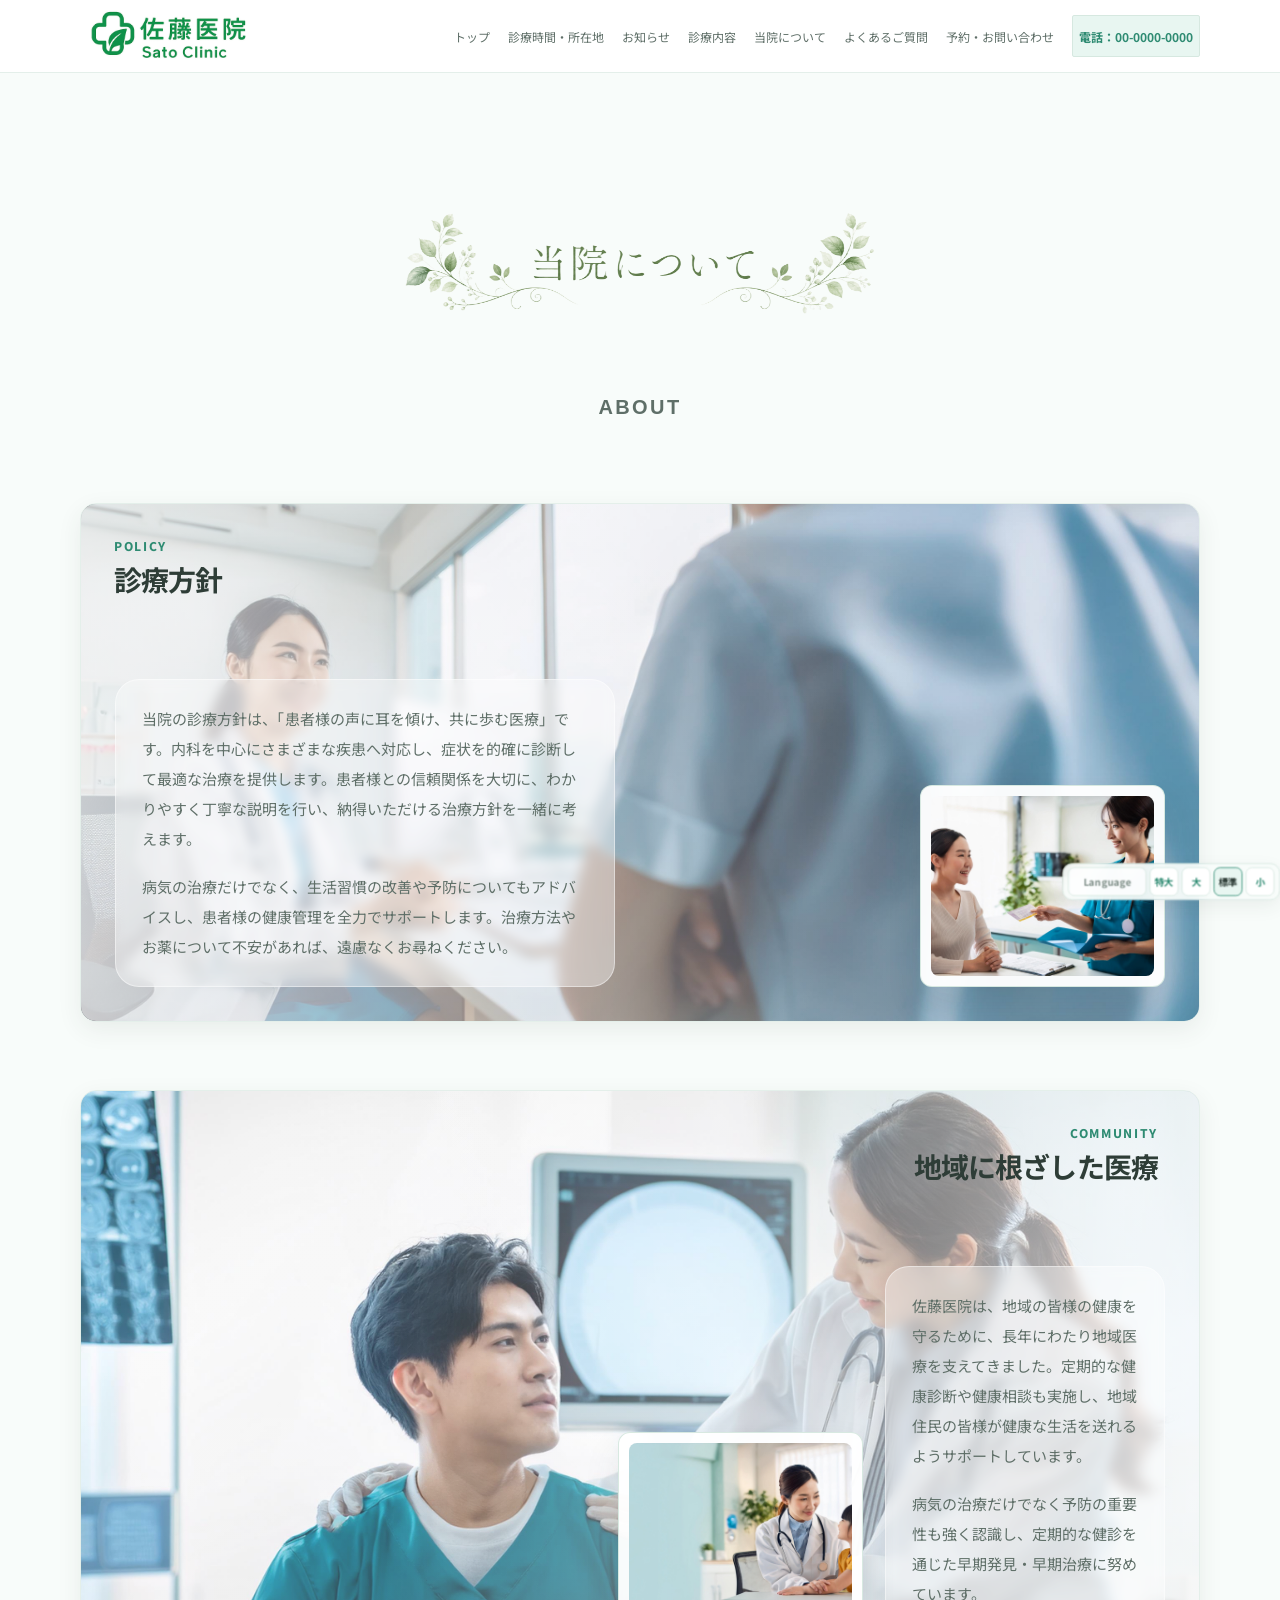
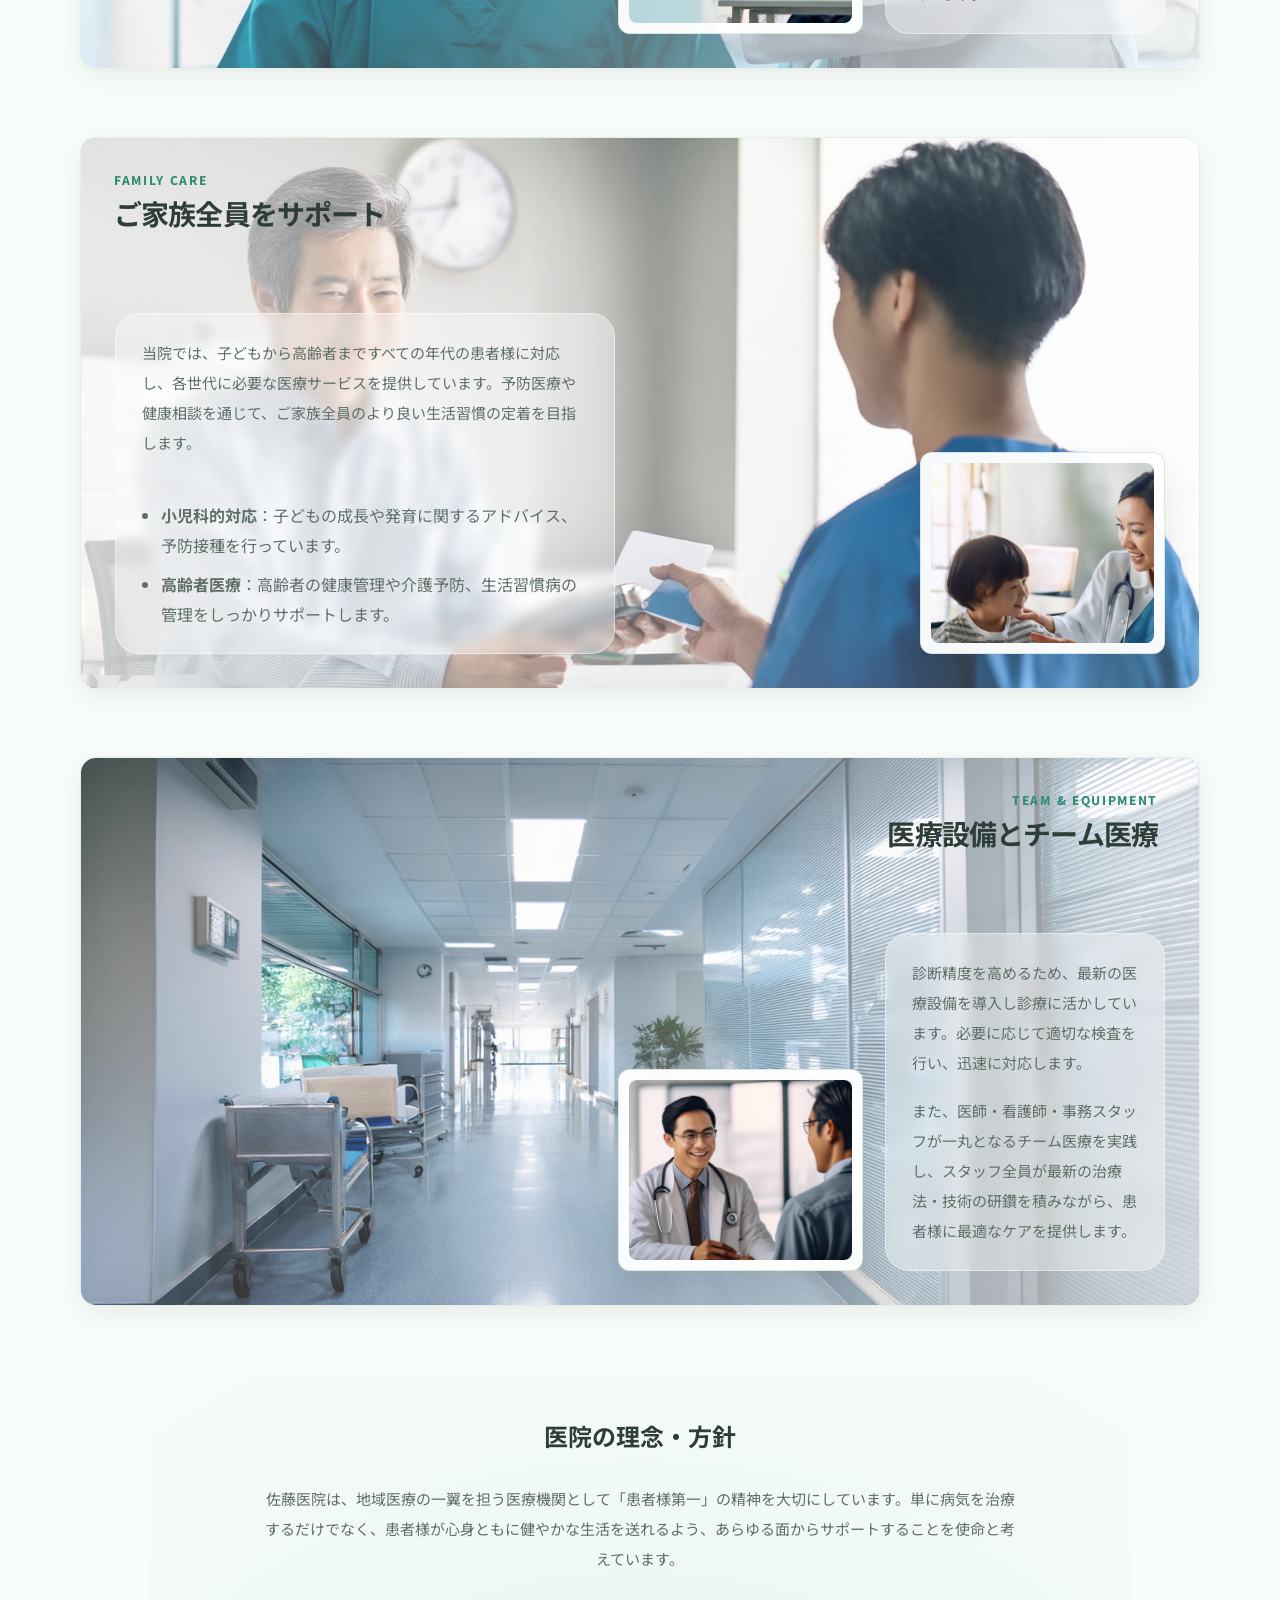
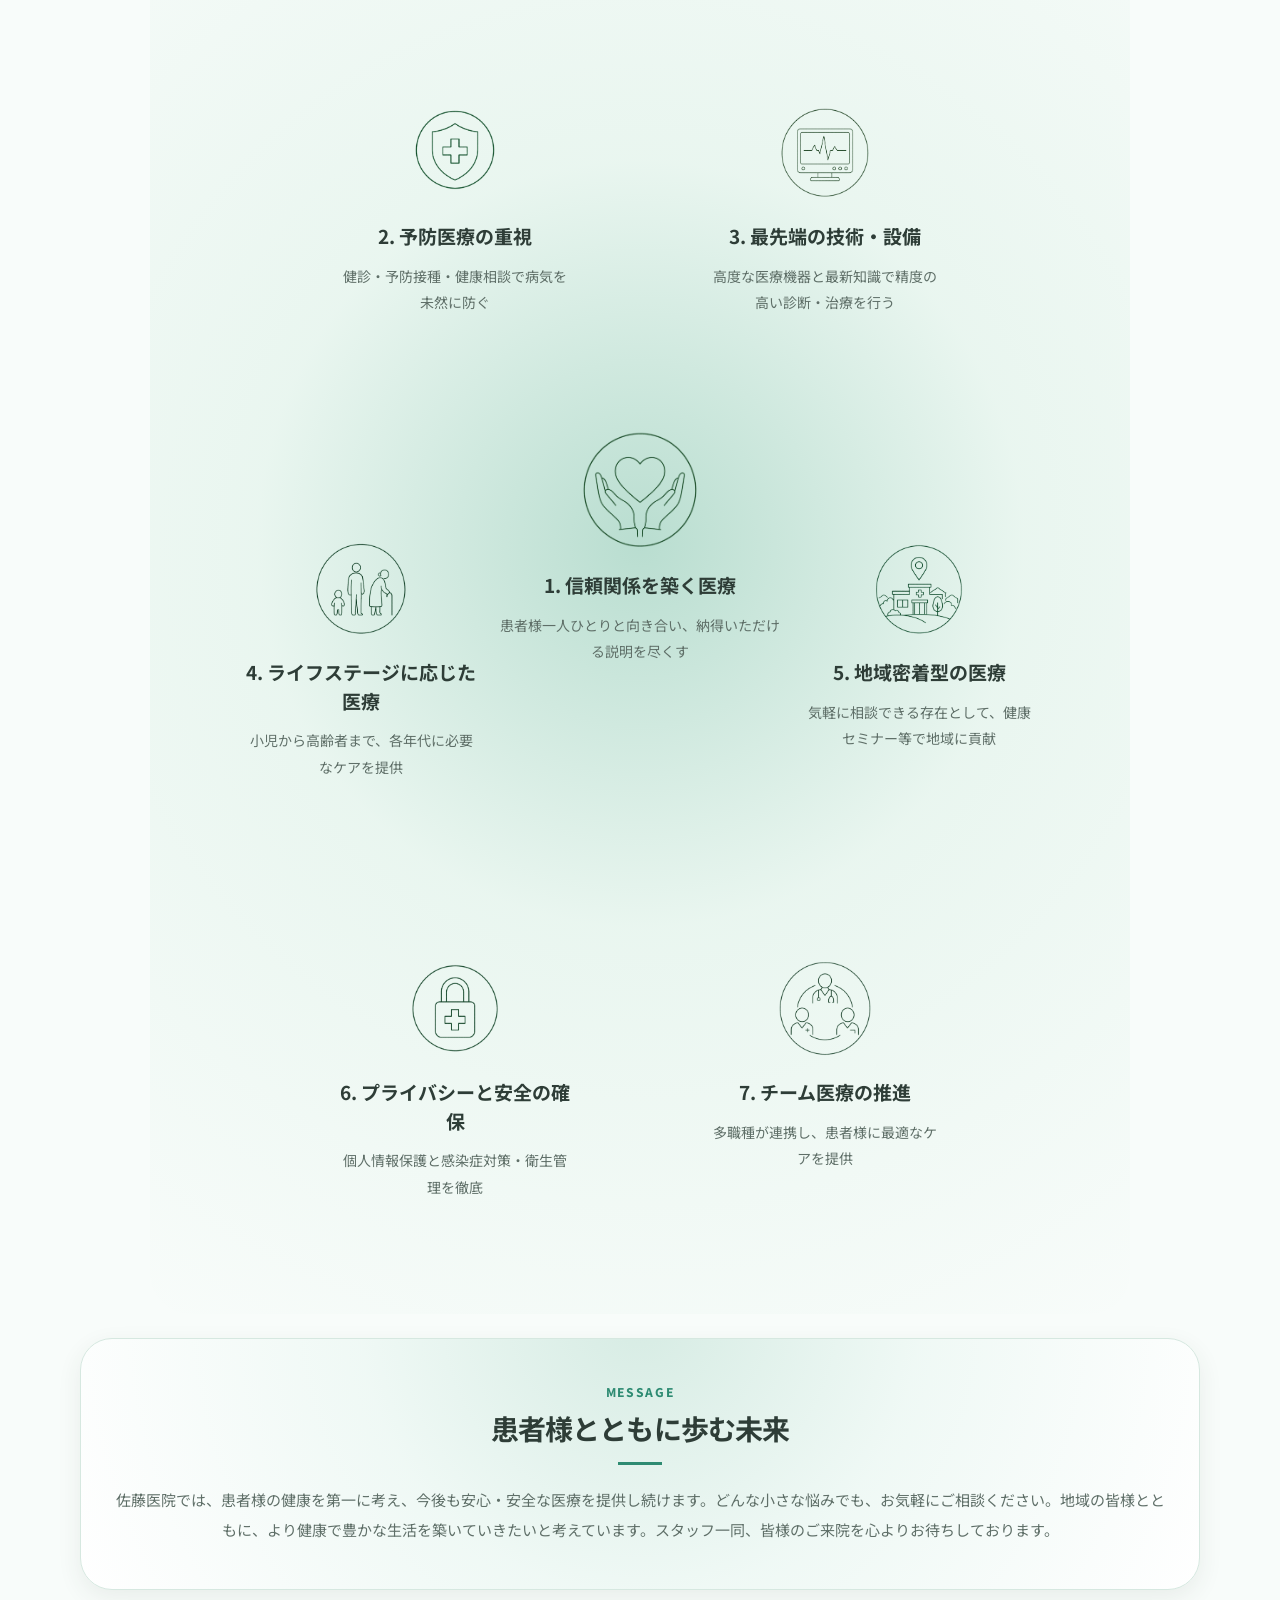
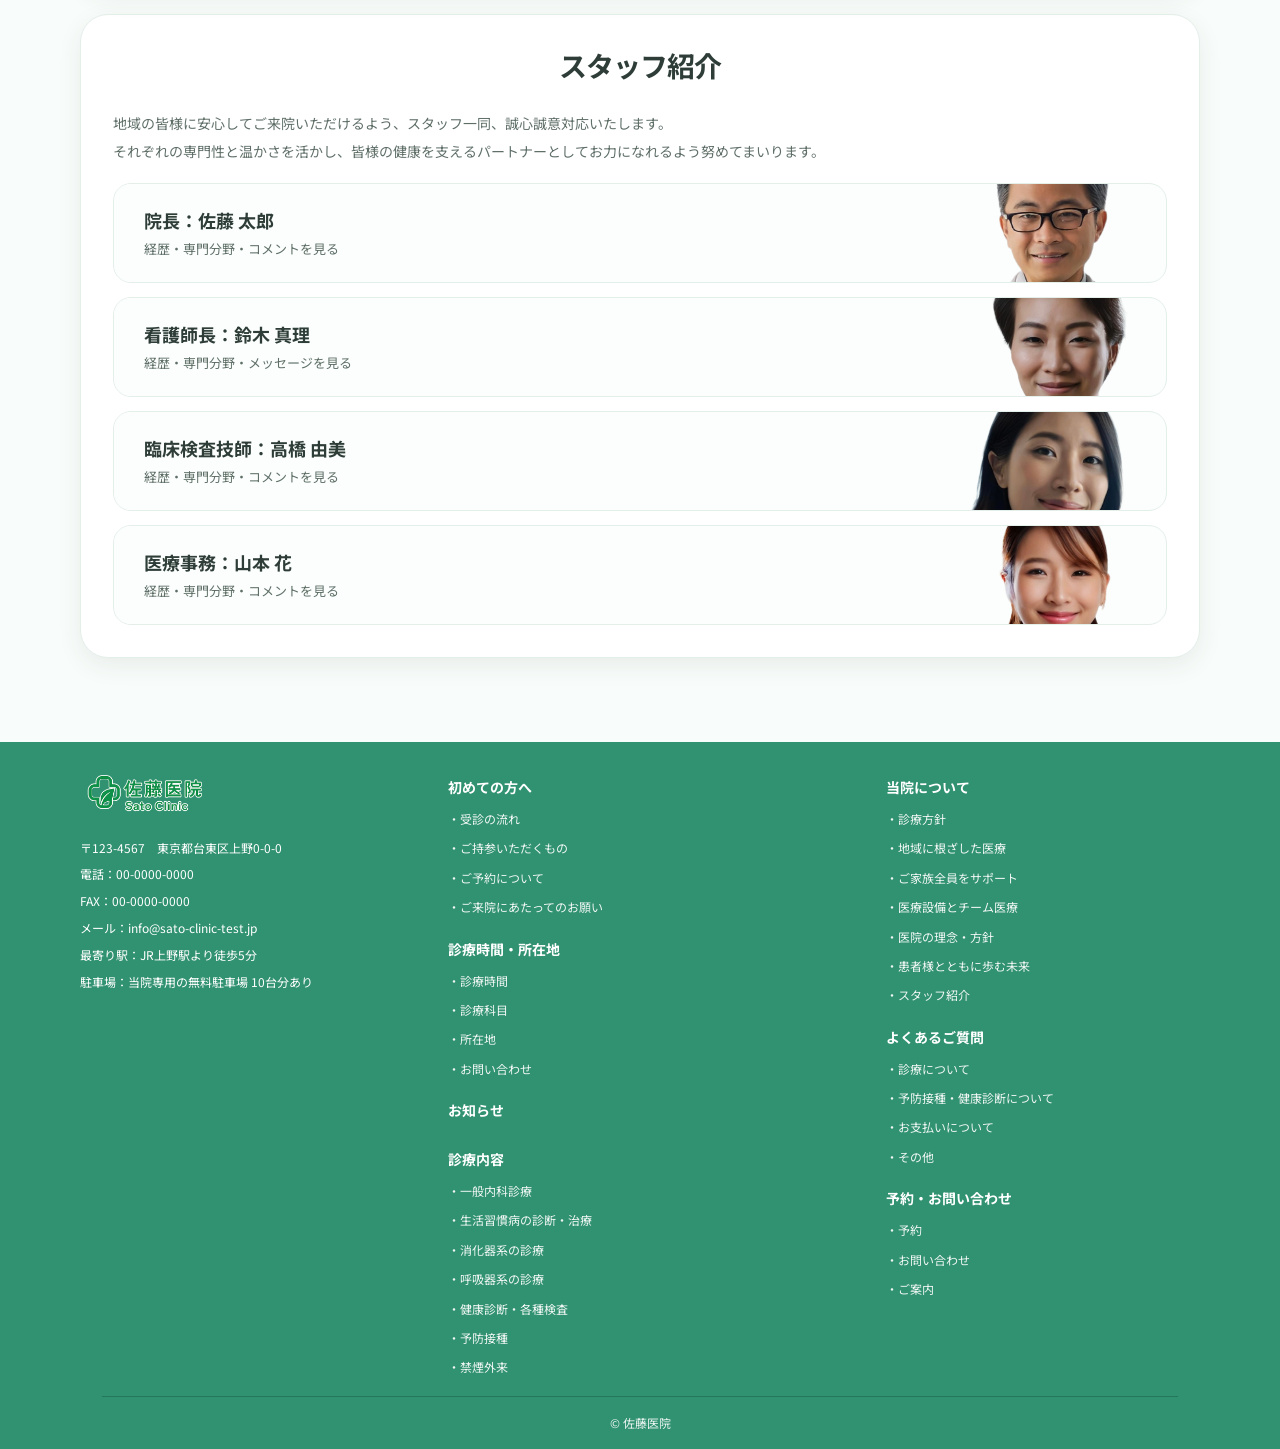
==== commit 8af044a1: "多言語対応の漏れ修正とモバイルメニューの不具合修正 Co-Authored-By: Claude Sonnet 5 <noreply@anthropic.com>" ====
--- a/about.html
+++ b/about.html
@@ -102,6 +102,17 @@
 <button class="staff-directory__item staff-directory__item--technician" type="button" data-staff-trigger data-staff-name="臨床検査技師：高橋 由美" data-staff-image="./assets/images/desktop-staff-technician.jpg" data-staff-history="経歴：東都臨床検査技術専門学校を卒業後、武蔵中央医療センターにて15年間の臨床検査技師としての経験を積む。" data-staff-specialty="得意分野：血液検査、心電図検査、超音波検査" data-staff-comment="コメント：検査は不安が伴うこともありますが、できるだけリラックスしていただけるよう、優しく丁寧な対応を心がけています。"><span class="staff-directory__body"><strong>臨床検査技師：高橋 由美</strong><span>経歴・専門分野・コメントを見る</span></span><img class="staff-directory__photo" src="./assets/images/staff-technician-cutout.png" alt="" aria-hidden="true"></button>
 <button class="staff-directory__item staff-directory__item--reception" type="button" data-staff-trigger data-staff-name="医療事務：山本 花" data-staff-image="./assets/images/desktop-staff-clerk.jpg" data-staff-history="経歴：希望医療カレッジ卒業後、さくら診療所にて受付業務を担当。現在は佐藤医院で患者様対応を担当。" data-staff-specialty="得意分野：受付業務、カルテ管理、医療費計算" data-staff-comment="コメント：皆様に気持ちよくご利用いただけるよう、笑顔と真心を大切にしております。初めての方もどうぞ安心してお越しください。"><span class="staff-directory__body"><strong>医療事務：山本 花</strong><span>経歴・専門分野・コメントを見る</span></span><img class="staff-directory__photo" src="./assets/images/staff-reception-cutout.png" alt="" aria-hidden="true"></button>
 </div></section>
+<noscript>
+<div class="no-js-fallback">
+  <h3>スタッフ紹介</h3>
+  <ul>
+    <li>院長：佐藤 太郎 - 経歴：光明大学医学部卒業後、瑞穂中央総合病院で内科医として10年間勤務。その後、地域医療への貢献を目指し、佐藤医院を開院。専門分野：生活習慣病、呼吸器疾患、内科全般。コメント：患者様にとって気軽に相談できる「かかりつけ医」を目指しています。どんな小さな不安でも、まずはご相談ください。</li>
+    <li>看護師長：鈴木 真理 - 経歴：白桜大学看護学部卒業後、緑が丘大学病院で10年勤務。地域医療に携わりたい思いから、佐藤医院に入職。得意分野：親身な対応、注射・採血技術、健康管理指導。メッセージ：安心して治療を受けていただけるよう、いつも笑顔でお待ちしています。些細なことでもお気軽にご相談ください。</li>
+    <li>臨床検査技師：高橋 由美 - 経歴：東都臨床検査技術専門学校を卒業後、武蔵中央医療センターにて15年間の臨床検査技師としての経験を積む。得意分野：血液検査、心電図検査、超音波検査。コメント：検査は不安が伴うこともありますが、できるだけリラックスしていただけるよう、優しく丁寧な対応を心がけています。</li>
+    <li>医療事務：山本 花 - 経歴：希望医療カレッジ卒業後、さくら診療所にて受付業務を担当。現在は佐藤医院で患者様対応を担当。得意分野：受付業務、カルテ管理、医療費計算。コメント：皆様に気持ちよくご利用いただけるよう、笑顔と真心を大切にしております。初めての方もどうぞ安心してお越しください。</li>
+  </ul>
+</div>
+</noscript>
 </div></div></section>
 <div class="info-modal" id="staff-modal" aria-hidden="true"><div class="info-modal__backdrop" data-staff-close></div><div class="info-modal__dialog" role="dialog" aria-modal="true" aria-labelledby="staff-modal-title"><button class="info-modal__close" type="button" aria-label="閉じる" data-staff-close>×</button><div class="info-modal__staff"><div class="info-modal__staff-media"><img id="staff-modal-image" alt=""></div><div class="info-modal__staff-body"><h2 id="staff-modal-title"></h2><p id="staff-modal-history"></p><p id="staff-modal-specialty"></p><p id="staff-modal-comment"></p></div></div></div></div>
 <a class="page-top-button" href="#" data-scroll-top aria-label="ページ上部へ戻る"><img src="./assets/images/page-top-button.png" alt=""></a></main>
--- a/css/style.css
+++ b/css/style.css
@@ -37,7 +37,7 @@
   font-family: "Noto Sans JP", sans-serif;
   overflow-x: clip;
 }
-body.is-menu-open { overflow: hidden; }
+html.is-menu-open { overflow: hidden; }
 body.is-modal-open { overflow: hidden; }
 img { display: block; width: 100%; height: 100%; object-fit: cover; }
 a { color: inherit; text-decoration: none; }
@@ -1215,6 +1215,7 @@
   min-height: 124px;
   gap: 0;
   padding: 0;
+  pointer-events: none;
 }
 
 .staff-index-button__portrait {
@@ -1224,6 +1225,7 @@
   flex: 0 0 auto;
   height: 132px;
   line-height: 0;
+  pointer-events: none;
 }
 
 .staff-index-button__portrait img {
@@ -1232,6 +1234,7 @@
   height: 132px;
   max-height: none;
   filter: none;
+  pointer-events: none;
 }
 
 .staff-index-button__portrait--director {
@@ -1904,7 +1907,7 @@
   gap: 22px 22px;
   align-items: end;
   min-height: 500px;
-  padding: 130px 34px 34px;
+  padding: 175px 34px 34px;
   overflow: hidden;
   border-radius: 16px;
   border: 1px solid var(--color-border);
@@ -2621,6 +2624,34 @@
   line-height: 2;
 }
 
+.no-js-fallback {
+  margin-top: 20px;
+  padding: 18px 20px;
+  border: 1px solid var(--color-border);
+  border-radius: 16px;
+  background: #fbfefc;
+  color: var(--color-text-sub);
+  font-size: calc(var(--font-scale, 1) * 14px);
+  line-height: 1.9;
+}
+
+.no-js-fallback h3 {
+  margin-bottom: 10px;
+  color: var(--color-text-main);
+  font-size: calc(var(--font-scale, 1) * 16px);
+  line-height: 1.5;
+}
+
+.no-js-fallback p,
+.no-js-fallback li {
+  margin: 0;
+}
+
+.no-js-fallback ul {
+  margin: 12px 0 0;
+  padding-left: 1.2em;
+}
+
 @media (hover: hover) and (pointer: fine) {
   .faq-item__question:hover {
     background: var(--color-green-light);
@@ -3284,7 +3315,7 @@
 
 .vision-orbit__layout {
   position: relative;
-  min-height: 1360px;
+  min-height: 1540px;
   max-width: 980px;
   margin: 0 auto;
   padding-top: 100px;
@@ -3345,22 +3376,22 @@
 }
 
 .vision-orbit__item--mid-left {
-  top: 632px;
+  top: 760px;
   left: 96px;
 }
 
 .vision-orbit__item--mid-right {
-  top: 632px;
+  top: 760px;
   right: 96px;
 }
 
 .vision-orbit__item--bottom-left {
-  top: 1000px;
+  top: 1180px;
   left: 190px;
 }
 
 .vision-orbit__item--bottom-right {
-  top: 1000px;
+  top: 1180px;
   right: 190px;
 }
 
